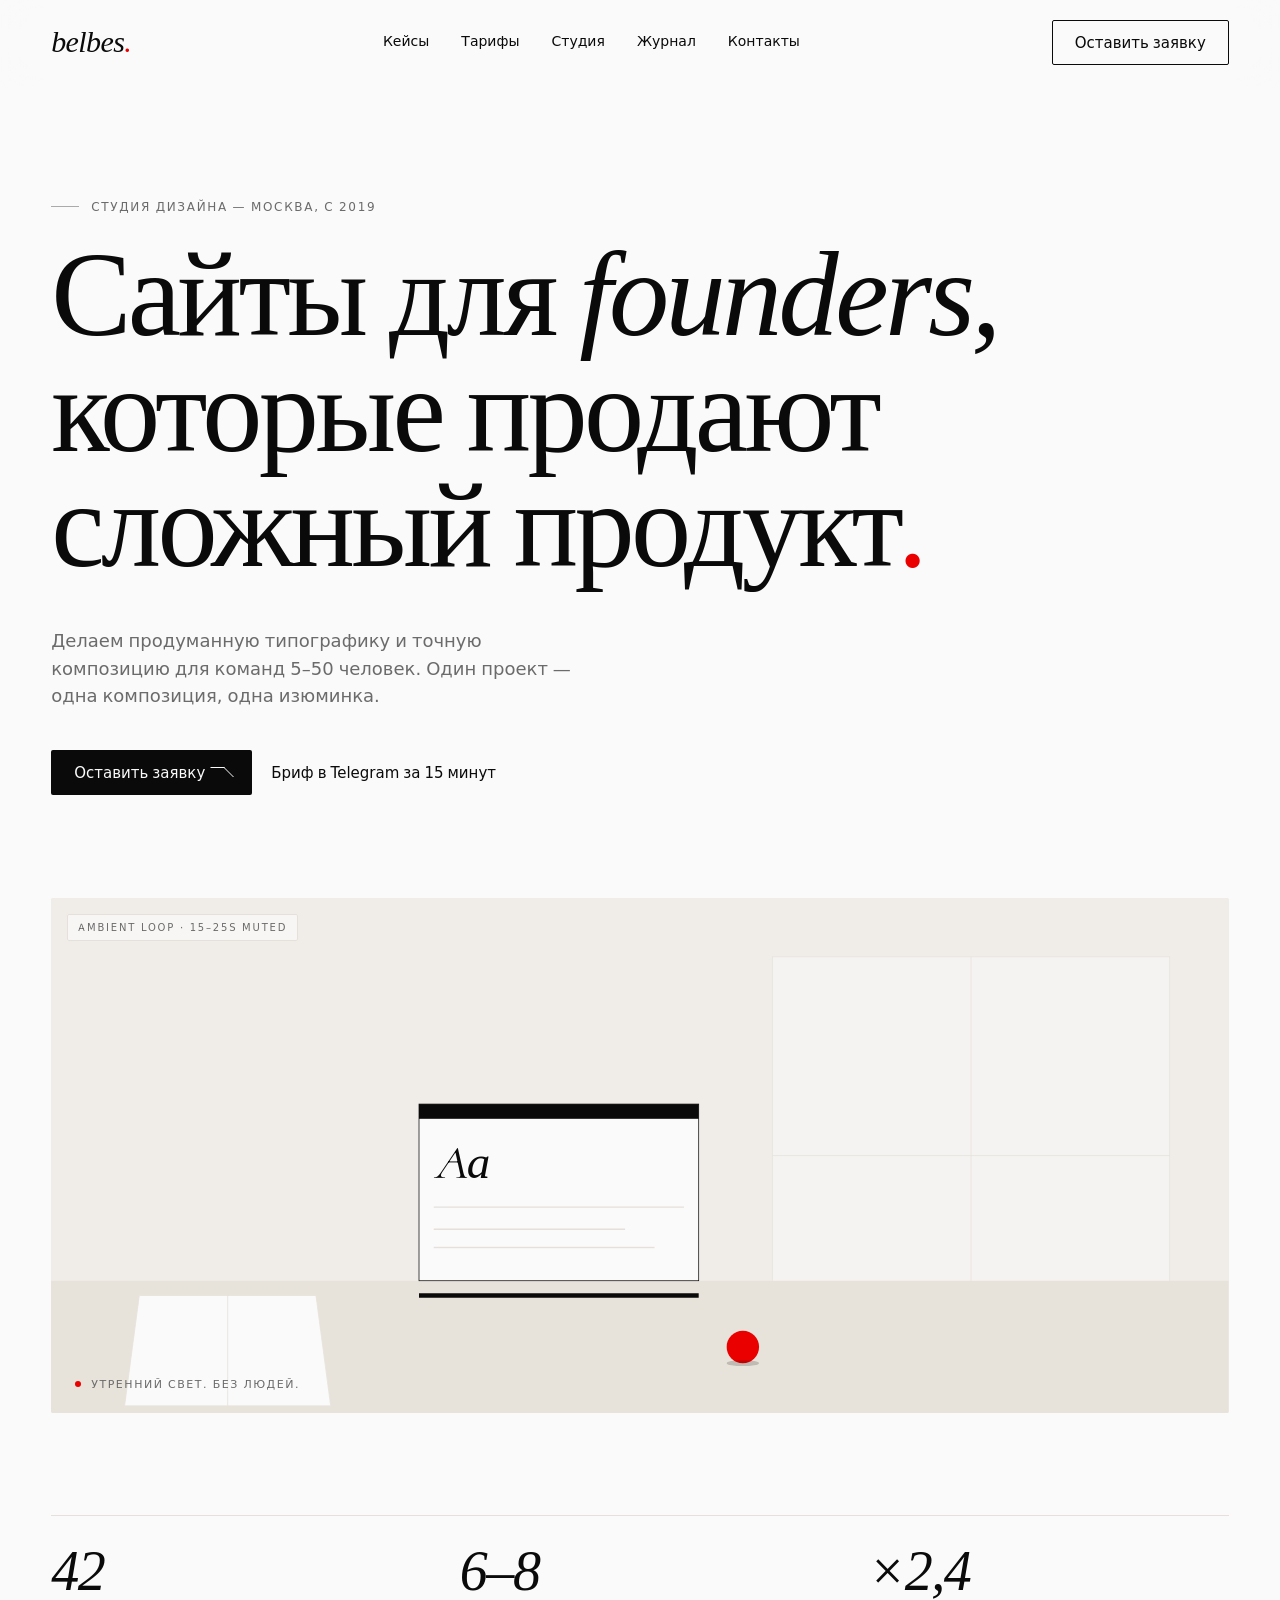
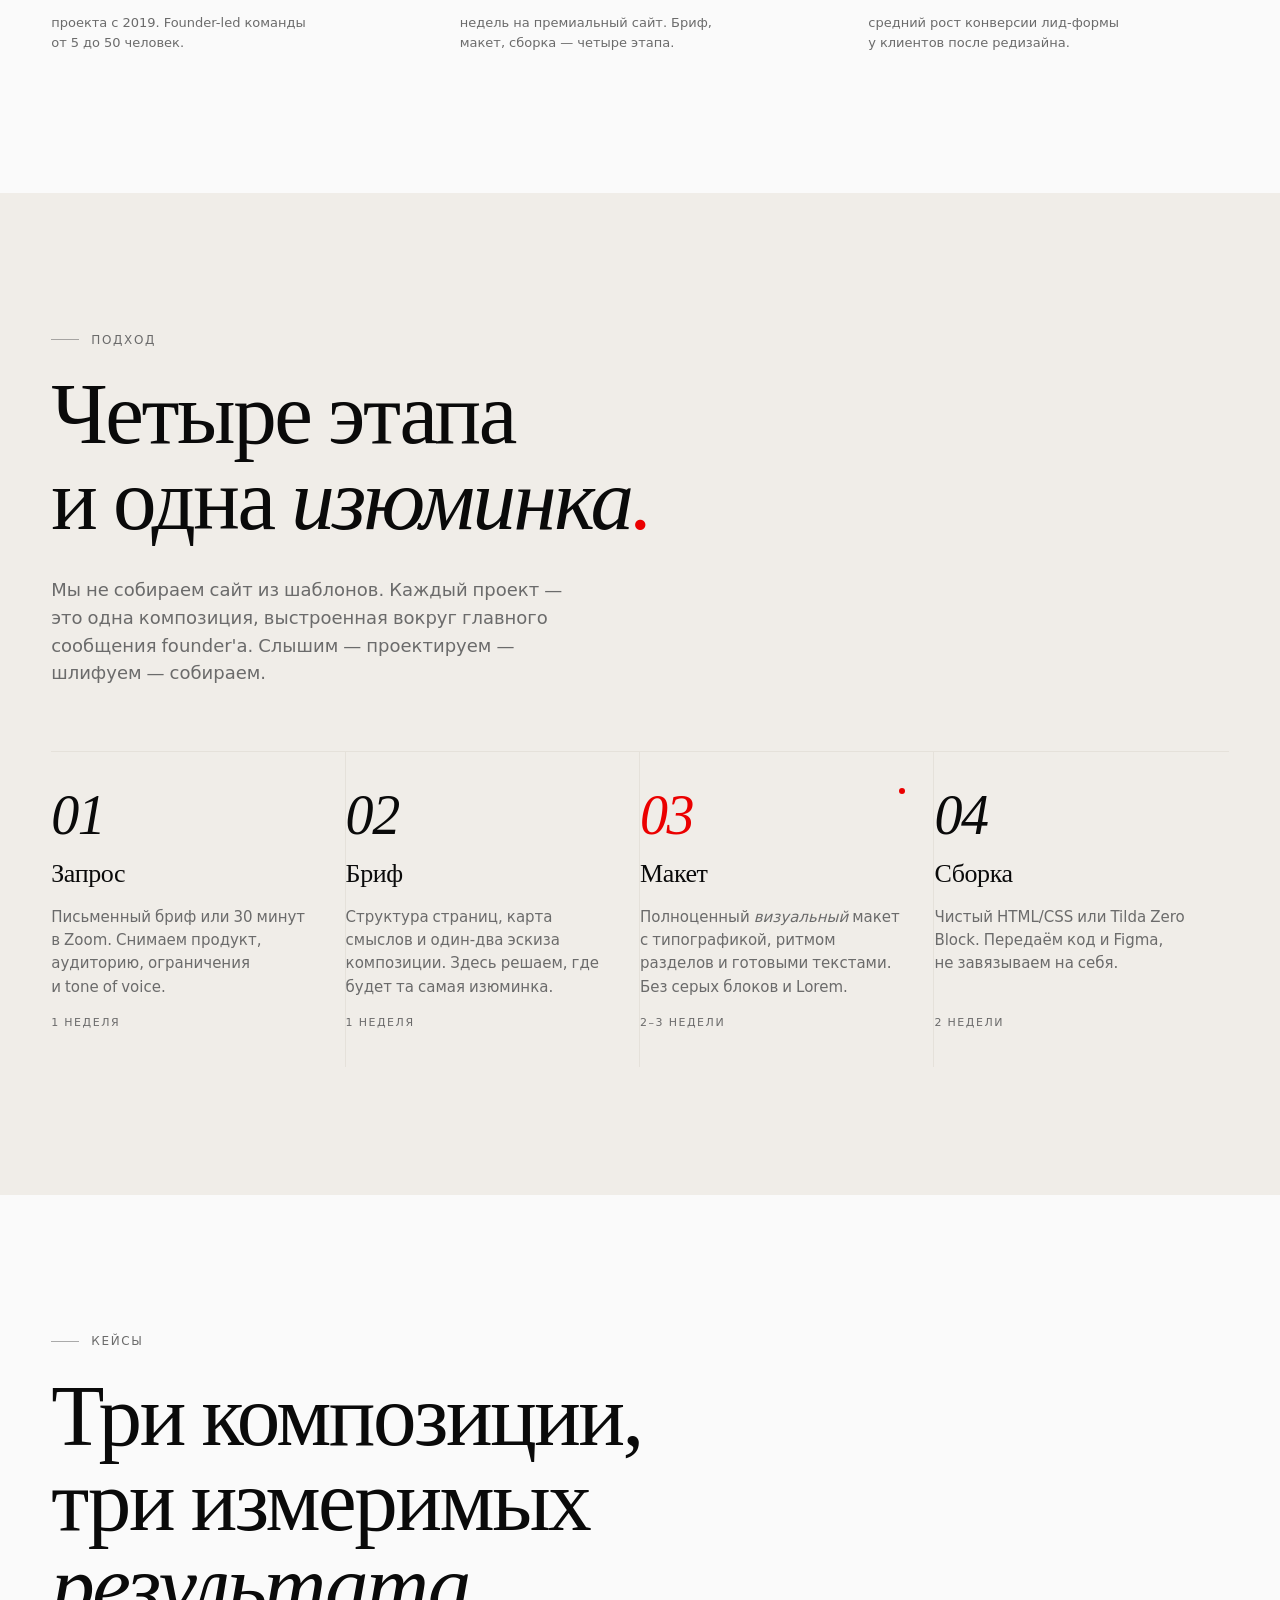
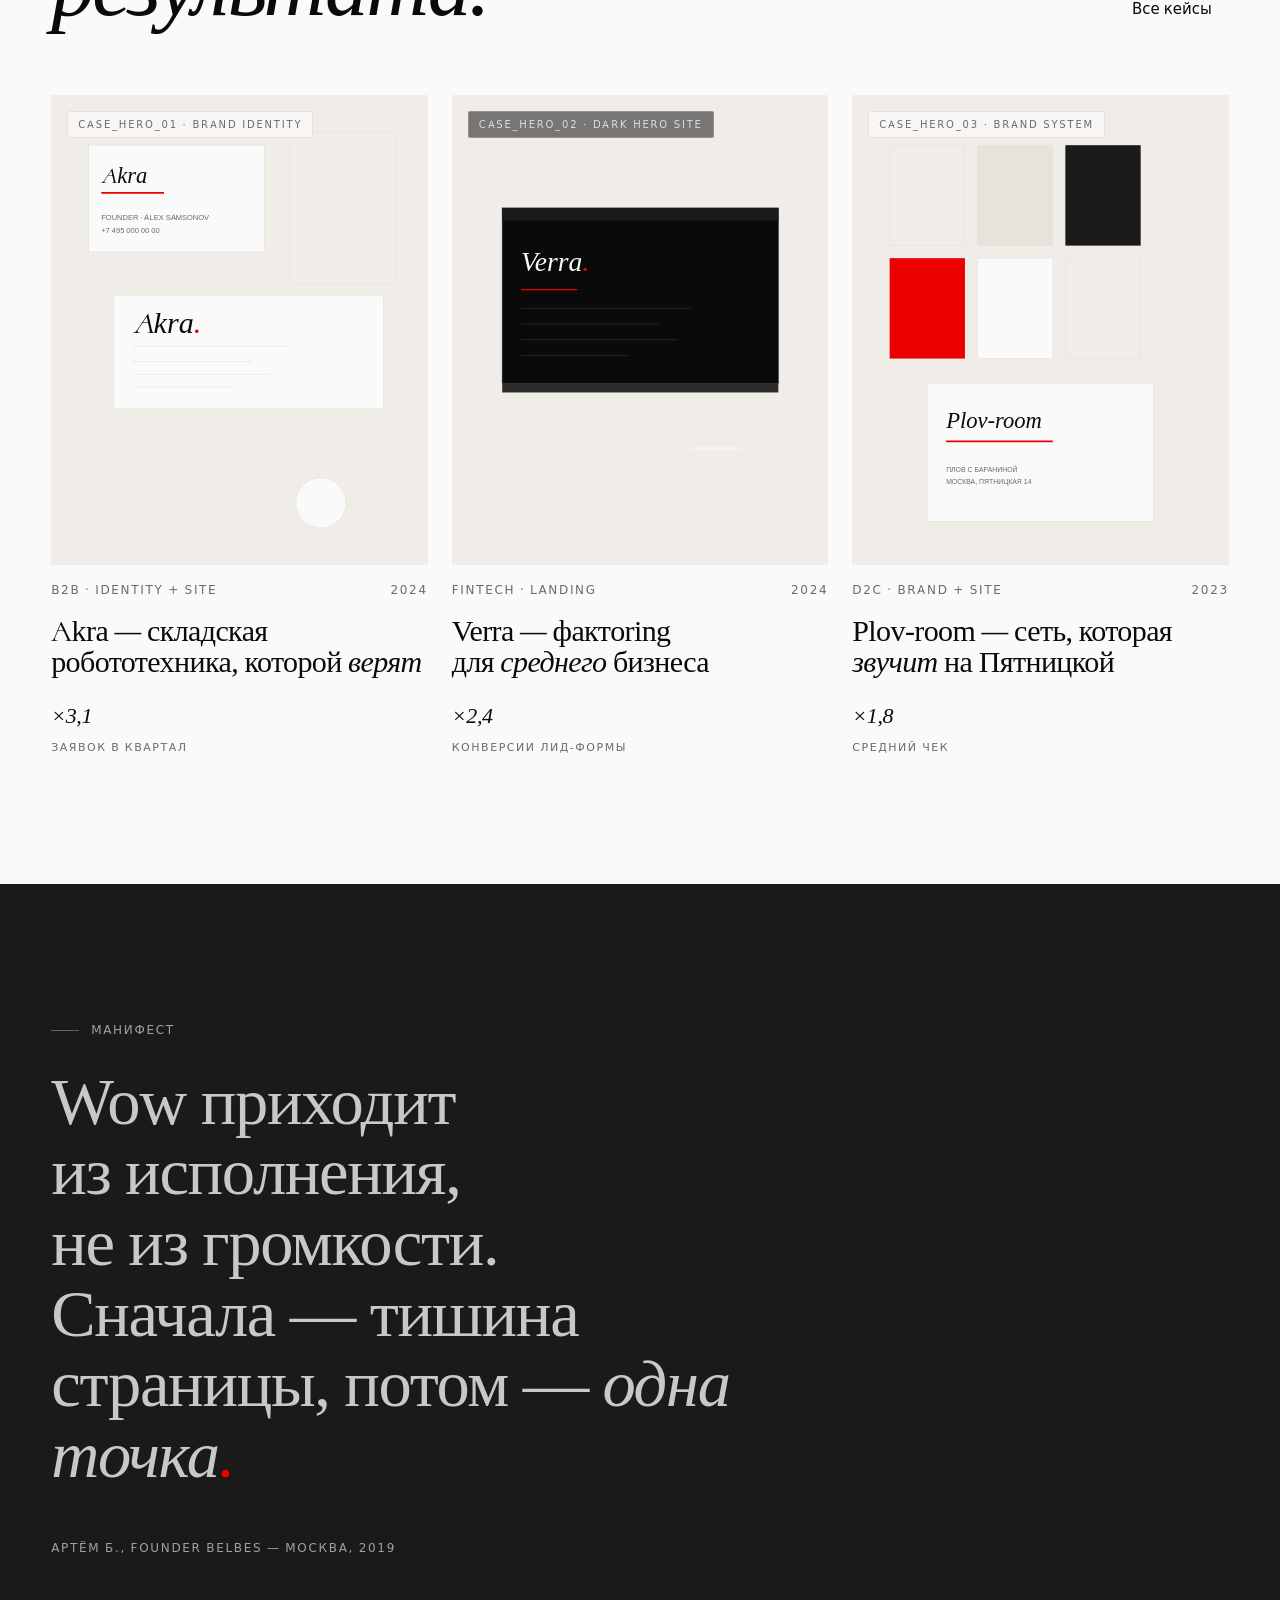
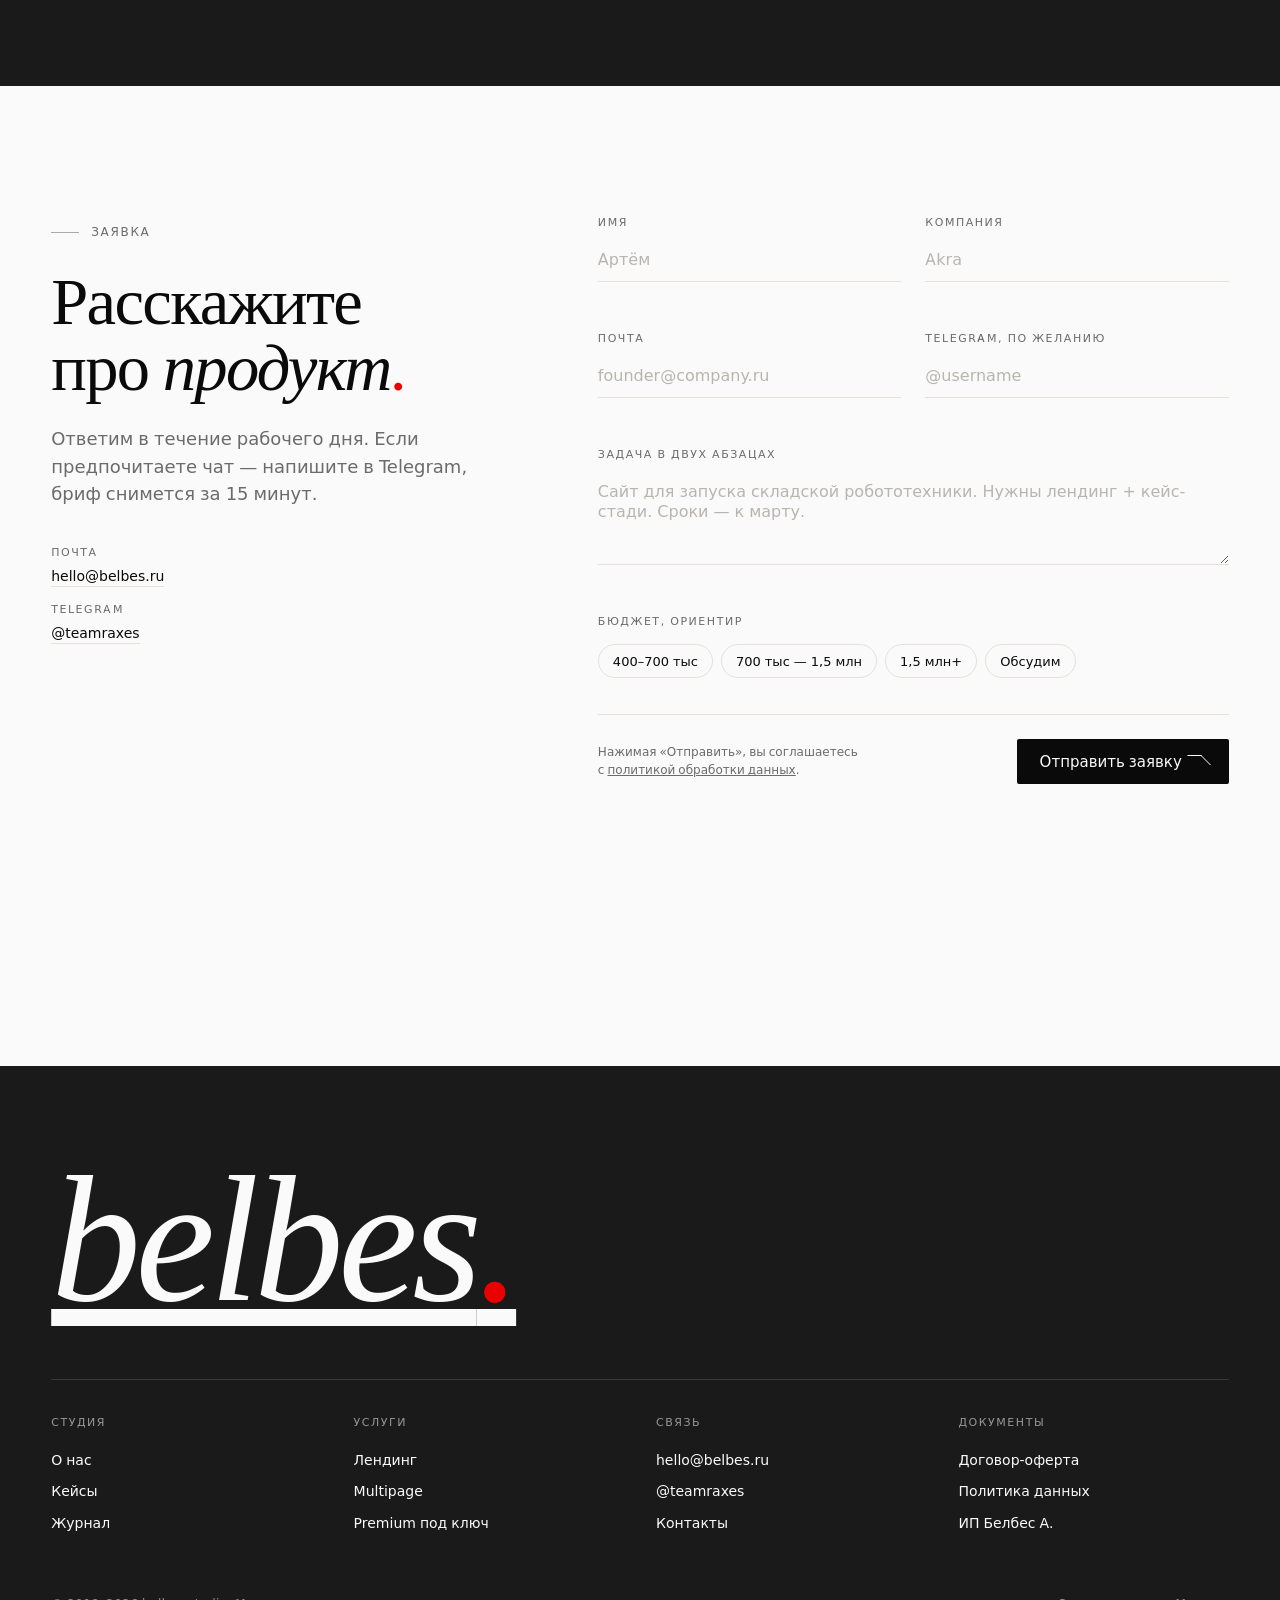
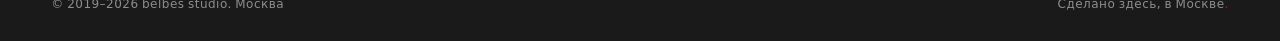
==== index.html @ 97107ead "DOWN-001: artifact upload (10 files)" ====
<!doctype html>
<html lang="ru">
<head>
<meta charset="utf-8" />
<meta name="viewport" content="width=device-width, initial-scale=1" />
<title>belbes — сайты для founders</title>
<meta name="description" content="Премиальная цифровая студия для founders. Сайты с продуманной типографикой и точной композицией. Запрос — бриф — макет — сборка." />
<link rel="stylesheet" href="assets/styles.css" />
</head>
<body data-screen-label="/home">
<div class="site">

<!-- Header -->
<header class="site-header">
  <div class="container site-header__inner">
    <a class="wordmark" href="index.html" aria-label="belbes — главная">
      belbes<span class="dot">.</span>
    </a>
    <nav class="nav" aria-label="Основное">
      <a href="cases.html">Кейсы</a>
      <a href="offerings.html">Тарифы</a>
      <a href="about.html">Студия</a>
      <a href="journal.html">Журнал</a>
      <a href="contacts.html">Контакты</a>
    </nav>
    <a href="contacts.html" class="btn btn--secondary">Оставить заявку</a>
    <button class="nav-toggle" aria-label="Открыть меню" type="button">
      <svg viewBox="0 0 24 24" fill="none" stroke="currentColor" stroke-width="1.5"><path d="M3 7h18M3 17h18"/></svg>
    </button>
  </div>
</header>

<!-- Mobile nav -->
<div class="mobile-nav" role="dialog" aria-modal="true" aria-label="Меню">
  <div class="mobile-nav__top">
    <a class="wordmark" href="index.html">belbes<span class="dot">.</span></a>
    <button class="mobile-nav__close btn btn--ghost" type="button" aria-label="Закрыть меню">Закрыть</button>
  </div>
  <ul class="mobile-nav__list">
    <li><a href="cases.html"><em>Кейсы</em></a></li>
    <li><a href="offerings.html"><em>Тарифы</em></a></li>
    <li><a href="about.html"><em>Студия</em></a></li>
    <li><a href="journal.html"><em>Журнал</em></a></li>
    <li><a href="contacts.html"><em>Контакты</em></a></li>
  </ul>
</div>

<main>

  <!-- Hero -->
  <section class="hero" data-screen-label="home/hero">
    <div class="container">
      <div class="eyebrow">Студия дизайна&nbsp;— Москва, с&nbsp;2019</div>
      <h1 class="hero__head">
        Сайты для <em>founders,</em><br>
        которые продают<br>
        сложный продукт<span class="dot">.</span>
      </h1>
      <p class="hero__sub">
        Делаем продуманную типографику и&nbsp;точную композицию для&nbsp;команд 5–50&nbsp;человек. Один проект&nbsp;— одна композиция, одна изюминка.
      </p>
      <div class="hero__cta">
        <a href="contacts.html" class="btn btn--primary">Оставить заявку
          <span class="arrow" aria-hidden="true"></span>
        </a>
        <a href="https://t.me/teamraxes" class="btn btn--ghost" target="_blank" rel="noopener">
          Бриф в&nbsp;Telegram за&nbsp;15&nbsp;минут
        </a>
      </div>

      <!-- Ambient hero media (placeholder for 15–25s muted loop / fallback photo) -->
      <div class="hero__media">
        <svg class="img-art" viewBox="0 0 1600 700" preserveAspectRatio="xMidYMid slice" aria-hidden="true">
          <rect class="bg" width="1600" height="700" />
          <!-- diffuse window light -->
          <rect x="0" y="0" width="1600" height="700" fill="#FAFAFA" opacity="0.0"/>
          <rect x="980" y="80" width="540" height="540" fill="#FAFAFA" opacity="0.55"/>
          <rect x="980" y="80" width="540" height="540" fill="none" stroke="#E5E1DA" stroke-width="1"/>
          <line x1="1250" y1="80" x2="1250" y2="620" stroke="#E5E1DA" stroke-width="1"/>
          <line x1="980" y1="350" x2="1520" y2="350" stroke="#E5E1DA" stroke-width="1"/>
          <!-- desk surface horizon -->
          <rect x="0" y="520" width="1600" height="180" fill="#E8E3DA"/>
          <!-- folded paper -->
          <polygon points="120,540 360,540 380,690 100,690" fill="#FAFAFA" stroke="#E5E1DA" stroke-width="1"/>
          <line x1="240" y1="540" x2="240" y2="690" stroke="#E5E1DA" stroke-width="1"/>
          <!-- monitor showing typographic specimen -->
          <rect x="500" y="280" width="380" height="240" fill="#FAFAFA" stroke="#0A0A0A" stroke-width="1"/>
          <rect x="500" y="280" width="380" height="20" fill="#0A0A0A"/>
          <text x="520" y="380" font-family="Cormorant, serif" font-style="italic" font-size="64" fill="#0A0A0A">Aa</text>
          <line x1="520" y1="420" x2="860" y2="420" stroke="#E5E1DA" stroke-width="2"/>
          <line x1="520" y1="450" x2="780" y2="450" stroke="#E5E1DA" stroke-width="2"/>
          <line x1="520" y1="475" x2="820" y2="475" stroke="#E5E1DA" stroke-width="2"/>
          <line x1="500" y1="540" x2="880" y2="540" stroke="#0A0A0A" stroke-width="6"/>
          <!-- single red ceramic accent -->
          <circle cx="940" cy="610" r="22" fill="#EB0000"/>
          <ellipse cx="940" cy="632" rx="22" ry="4" fill="#0A0A0A" opacity="0.18"/>
        </svg>
        <span class="img-tag">Ambient loop&nbsp;· 15–25s muted</span>
        <span class="media-caption">Утренний свет. Без&nbsp;людей.</span>
      </div>

      <!-- Stats / hero meta -->
      <div class="hero__meta">
        <div class="hero__meta-item">
          <div class="num">42</div>
          <div class="label">проекта с&nbsp;2019. Founder-led команды от&nbsp;5&nbsp;до&nbsp;50&nbsp;человек.</div>
        </div>
        <div class="hero__meta-item">
          <div class="num">6–8</div>
          <div class="label">недель на&nbsp;премиальный сайт. Бриф, макет, сборка&nbsp;— четыре этапа.</div>
        </div>
        <div class="hero__meta-item">
          <div class="num">×2,4</div>
          <div class="label">средний рост конверсии лид-формы у&nbsp;клиентов после редизайна.</div>
        </div>
      </div>
    </div>
  </section>

  <!-- Process / Approach -->
  <section class="section section--warm" id="process" data-screen-label="home/process">
    <div class="container">
      <div class="eyebrow">Подход</div>
      <h2 class="page-head__title" style="margin-top: 24px; max-width: 18ch;">
        Четыре этапа<br>
        и&nbsp;одна <em>изюминка<span class="dot">.</span></em>
      </h2>
      <p class="hero__sub" style="margin-top: 32px;">
        Мы&nbsp;не&nbsp;собираем сайт из&nbsp;шаблонов. Каждый проект&nbsp;— это одна композиция, выстроенная вокруг главного сообщения founder'а. Слышим&nbsp;— проектируем&nbsp;— шлифуем&nbsp;— собираем.
      </p>

      <div class="steps" style="margin-top: 64px;">
        <div class="step">
          <div class="step__num">01</div>
          <h3 class="step__title">Запрос</h3>
          <p class="step__body">Письменный бриф или&nbsp;30&nbsp;минут в&nbsp;Zoom. Снимаем продукт, аудиторию, ограничения и&nbsp;tone&nbsp;of&nbsp;voice.</p>
          <div class="step__time">1 неделя</div>
        </div>
        <div class="step">
          <div class="step__num">02</div>
          <h3 class="step__title">Бриф</h3>
          <p class="step__body">Структура страниц, карта смыслов и&nbsp;один-два эскиза композиции. Здесь решаем, где будет та&nbsp;самая изюминка.</p>
          <div class="step__time">1 неделя</div>
        </div>
        <div class="step step--accent">
          <div class="step__num">03</div>
          <h3 class="step__title">Макет</h3>
          <p class="step__body">Полноценный <em>визуальный</em> макет с&nbsp;типографикой, ритмом разделов и&nbsp;готовыми текстами. Без&nbsp;серых блоков и&nbsp;Lorem.</p>
          <div class="step__time">2–3 недели</div>
        </div>
        <div class="step">
          <div class="step__num">04</div>
          <h3 class="step__title">Сборка</h3>
          <p class="step__body">Чистый HTML/CSS или&nbsp;Tilda&nbsp;Zero Block. Передаём код и&nbsp;Figma, не&nbsp;завязываем на&nbsp;себя.</p>
          <div class="step__time">2 недели</div>
        </div>
      </div>
    </div>
  </section>

  <!-- Cases preview -->
  <section class="section" id="cases" data-screen-label="home/cases-preview">
    <div class="container">
      <div style="display:flex; justify-content: space-between; align-items: flex-end; gap: 32px; flex-wrap: wrap; margin-bottom: 64px;">
        <div>
          <div class="eyebrow">Кейсы</div>
          <h2 class="page-head__title" style="margin-top: 24px; max-width: 16ch;">
            Три композиции,<br>
            три измеримых <em>результата.</em>
          </h2>
        </div>
        <a href="cases.html" class="btn btn--ghost">Все&nbsp;кейсы</a>
      </div>

      <div class="cases">
        <a class="case" href="case.html">
          <div class="case__media">
            <svg class="img-art" viewBox="0 0 600 750" preserveAspectRatio="xMidYMid slice" aria-hidden="true">
              <rect class="bg" width="600" height="750"/>
              <!-- stationery flat-lay -->
              <rect x="60" y="80" width="280" height="170" fill="#FAFAFA" stroke="#E5E1DA"/>
              <text x="80" y="140" font-family="Cormorant, serif" font-style="italic" font-size="36" fill="#0A0A0A">Akra</text>
              <line x1="80" y1="156" x2="180" y2="156" stroke="#EB0000" stroke-width="3"/>
              <text x="80" y="200" font-family="Inter, sans-serif" font-size="12" fill="#6B6B6B">FOUNDER · ALEX SAMSONOV</text>
              <text x="80" y="220" font-family="Inter, sans-serif" font-size="12" fill="#6B6B6B">+7 495 000 00 00</text>
              <rect x="380" y="60" width="170" height="240" fill="#F0EDE8" stroke="#E5E1DA"/>
              <rect x="100" y="320" width="430" height="180" fill="#FAFAFA" stroke="#E5E1DA"/>
              <text x="130" y="380" font-family="Cormorant, serif" font-style="italic" font-size="48" fill="#0A0A0A">Akra<tspan fill="#EB0000">.</tspan></text>
              <line x1="130" y1="400" x2="380" y2="400" stroke="#E5E1DA"/>
              <line x1="130" y1="425" x2="320" y2="425" stroke="#E5E1DA"/>
              <line x1="130" y1="445" x2="350" y2="445" stroke="#E5E1DA"/>
              <line x1="130" y1="465" x2="290" y2="465" stroke="#E5E1DA"/>
              <circle cx="430" cy="650" r="40" fill="#FAFAFA" stroke="#E5E1DA"/>
            </svg>
            <span class="img-tag">case_hero_01&nbsp;· brand identity</span>
          </div>
          <div class="case__meta">
            <span>B2B&nbsp;· Identity + Site</span>
            <span>2024</span>
          </div>
          <h3 class="case__title">Akra<em> — </em>складская робототехника, которой <em>верят</em></h3>
          <div class="case__metric">×3,1<small>заявок в&nbsp;квартал</small></div>
        </a>

        <a class="case" href="case.html">
          <div class="case__media">
            <svg class="img-art" viewBox="0 0 600 750" preserveAspectRatio="xMidYMid slice" aria-hidden="true">
              <rect class="bg" width="600" height="750" fill="#1A1A1A"/>
              <!-- laptop on dark desk -->
              <rect x="80" y="180" width="440" height="280" fill="#0A0A0A" stroke="#2A2A2A"/>
              <rect x="80" y="180" width="440" height="20" fill="#1A1A1A"/>
              <text x="110" y="280" font-family="Cormorant, serif" font-style="italic" font-size="44" fill="#FAFAFA">Verra<tspan fill="#EB0000">.</tspan></text>
              <line x1="110" y1="310" x2="200" y2="310" stroke="#EB0000" stroke-width="2"/>
              <line x1="110" y1="340" x2="380" y2="340" stroke="#FAFAFA" opacity="0.18"/>
              <line x1="110" y1="365" x2="330" y2="365" stroke="#FAFAFA" opacity="0.18"/>
              <line x1="110" y1="390" x2="360" y2="390" stroke="#FAFAFA" opacity="0.18"/>
              <line x1="110" y1="415" x2="280" y2="415" stroke="#FAFAFA" opacity="0.18"/>
              <rect x="80" y="460" width="440" height="14" fill="#2A2A2A"/>
              <line x1="180" y1="540" x2="380" y2="540" stroke="#FAFAFA" opacity="0.25" stroke-width="2"/>
              <rect x="380" y="560" width="80" height="6" fill="#FAFAFA" opacity="0.3"/>
            </svg>
            <span class="img-tag img-tag--inverse">case_hero_02&nbsp;· dark hero site</span>
          </div>
          <div class="case__meta">
            <span>Fintech&nbsp;· Lаnding</span>
            <span>2024</span>
          </div>
          <h3 class="case__title">Verra<em> — </em>фактoring для&nbsp;<em>среднего</em> бизнеса</h3>
          <div class="case__metric">×2,4<small>конверсии лид-формы</small></div>
        </a>

        <a class="case" href="case.html">
          <div class="case__media">
            <svg class="img-art" viewBox="0 0 600 750" preserveAspectRatio="xMidYMid slice" aria-hidden="true">
              <rect class="bg" width="600" height="750" fill="#FAFAFA"/>
              <!-- swatch cards flat-lay with one red -->
              <rect x="60" y="80" width="120" height="160" fill="#F0EDE8" stroke="#E5E1DA"/>
              <rect x="200" y="80" width="120" height="160" fill="#E8E3DA" stroke="#E5E1DA"/>
              <rect x="340" y="80" width="120" height="160" fill="#1A1A1A"/>
              <rect x="60" y="260" width="120" height="160" fill="#EB0000"/>
              <rect x="200" y="260" width="120" height="160" fill="#FAFAFA" stroke="#E5E1DA"/>
              <rect x="340" y="260" width="120" height="160" fill="#F0EDE8" stroke="#E5E1DA"/>
              <!-- packaging element -->
              <rect x="120" y="460" width="360" height="220" fill="#FAFAFA" stroke="#E5E1DA"/>
              <text x="150" y="530" font-family="Cormorant, serif" font-style="italic" font-size="36" fill="#0A0A0A">Plov-room</text>
              <line x1="150" y1="552" x2="320" y2="552" stroke="#EB0000" stroke-width="3"/>
              <text x="150" y="600" font-family="Inter, sans-serif" font-size="11" fill="#6B6B6B">ПЛОВ С&#160;БАРАНИНОЙ</text>
              <text x="150" y="620" font-family="Inter, sans-serif" font-size="11" fill="#6B6B6B">МОСКВА, ПЯТНИЦКАЯ&#160;14</text>
            </svg>
            <span class="img-tag">case_hero_03&nbsp;· brand system</span>
          </div>
          <div class="case__meta">
            <span>D2C&nbsp;· Brand + Site</span>
            <span>2023</span>
          </div>
          <h3 class="case__title">Plov‑room<em> — </em>сеть, которая <em>звучит</em> на&nbsp;Пятницкой</h3>
          <div class="case__metric">×1,8<small>средний чек</small></div>
        </a>
      </div>
    </div>
  </section>

  <!-- Manifesto / deep section -->
  <section class="section section--deep" data-screen-label="home/manifesto">
    <div class="container">
      <div class="eyebrow">Манифест</div>
      <p class="manifesto" style="margin-top: 28px;">
        Wow приходит из&nbsp;исполнения,<br>
        не&nbsp;из&nbsp;громкости. Сначала&nbsp;— тишина<br>
        страницы, потом&nbsp;— <em>одна точка</em><span class="dot">.</span>
      </p>
      <div class="manifesto__sig">Артём&nbsp;Б., founder&nbsp;belbes&nbsp;— Москва, 2019</div>
    </div>
  </section>

  <!-- Final CTA -->
  <section class="section" id="cta" data-screen-label="home/cta">
    <div class="container">
      <div class="lead">
        <div class="lead__intro">
          <div class="eyebrow">Заявка</div>
          <h2 style="margin-top: 28px;">
            Расскажите про&nbsp;<em>продукт<span class="dot">.</span></em>
          </h2>
          <p>
            Ответим в&nbsp;течение рабочего дня. Если предпочитаете чат&nbsp;— напишите в&nbsp;Telegram, бриф снимется за&nbsp;15&nbsp;минут.
          </p>
          <div class="lead__contact">
            <div>
              <span class="label">Почта</span>
              <a href="mailto:hello@belbes.ru">hello@belbes.ru</a>
            </div>
            <div>
              <span class="label">Telegram</span>
              <a href="https://t.me/teamraxes" target="_blank" rel="noopener">@teamraxes</a>
            </div>
          </div>
        </div>

        <form class="form" novalidate>
          <div class="form__body" style="display: contents;">
            <div class="field">
              <label class="field__label" for="name">Имя</label>
              <input class="field__input" id="name" name="name" type="text" placeholder="Артём" data-required data-required-msg="Как к&nbsp;вам обращаться?" />
              <div class="field__error" aria-live="polite"></div>
            </div>
            <div class="field">
              <label class="field__label" for="company">Компания</label>
              <input class="field__input" id="company" name="company" type="text" placeholder="Akra" />
              <div class="field__error" aria-live="polite"></div>
            </div>
            <div class="field">
              <label class="field__label" for="email">Почта</label>
              <input class="field__input" id="email" name="email" type="email" placeholder="founder@company.ru" data-required data-required-msg="Куда отправить ответ?" />
              <div class="field__error" aria-live="polite"></div>
            </div>
            <div class="field">
              <label class="field__label" for="tg">Telegram, по&nbsp;желанию</label>
              <input class="field__input" id="tg" name="tg" type="text" placeholder="@username" />
              <div class="field__error" aria-live="polite"></div>
            </div>
            <div class="field field--full">
              <label class="field__label" for="task">Задача в&nbsp;двух абзацах</label>
              <textarea class="field__textarea" id="task" name="task" placeholder="Сайт для&nbsp;запуска складской робототехники. Нужны лендинг + кейс-стади. Сроки&nbsp;— к&nbsp;марту." data-required data-required-msg="Несколько строк хватит для&nbsp;начала."></textarea>
              <div class="field__error" aria-live="polite"></div>
            </div>
            <div class="field field--full">
              <span class="field__label">Бюджет, ориентир</span>
              <div class="budget-chips" role="group" aria-label="Бюджет">
                <button type="button" class="budget-chip" data-value="400-700" aria-pressed="false">400–700&nbsp;тыс</button>
                <button type="button" class="budget-chip" data-value="700-1500" aria-pressed="false">700&nbsp;тыс&nbsp;— 1,5&nbsp;млн</button>
                <button type="button" class="budget-chip" data-value="1500+" aria-pressed="false">1,5&nbsp;млн+</button>
                <button type="button" class="budget-chip" data-value="discuss" aria-pressed="false">Обсудим</button>
                <input type="hidden" name="budget" value="" />
              </div>
            </div>
            <div class="form__submit">
              <p class="form__note">Нажимая «Отправить», вы&nbsp;соглашаетесь с&nbsp;<a href="#">политикой обработки данных</a>.</p>
              <button type="submit" class="btn btn--primary">Отправить заявку
                <span class="arrow" aria-hidden="true"></span>
              </button>
            </div>
          </div>
          <div class="form__success is-hidden" aria-live="polite">
            <span class="check" aria-hidden="true">✓</span>
            <h3>Спасибо, <span data-name-out>founder</span><span class="t-accent">.</span></h3>
            <p>Ответим письмом в&nbsp;течение рабочего дня. Если срочно&nbsp;— <a href="https://t.me/teamraxes" target="_blank" rel="noopener">@teamraxes</a> в&nbsp;Telegram.</p>
          </div>
        </form>
      </div>
    </div>
  </section>

</main>

<!-- Footer -->
<footer class="site-footer">
  <div class="container">
    <a class="site-footer__wordmark" href="index.html">belbes<span class="dot">.</span></a>
    <div class="site-footer__row">
      <div class="site-footer__col">
        <h4>Студия</h4>
        <a href="about.html">О&nbsp;нас</a>
        <a href="cases.html">Кейсы</a>
        <a href="journal.html">Журнал</a>
      </div>
      <div class="site-footer__col">
        <h4>Услуги</h4>
        <a href="offerings.html">Лендинг</a>
        <a href="offerings.html">Multipage</a>
        <a href="offerings.html">Premium под&nbsp;ключ</a>
      </div>
      <div class="site-footer__col">
        <h4>Связь</h4>
        <a href="mailto:hello@belbes.ru">hello@belbes.ru</a>
        <a href="https://t.me/teamraxes" target="_blank" rel="noopener">@teamraxes</a>
        <a href="contacts.html">Контакты</a>
      </div>
      <div class="site-footer__col">
        <h4>Документы</h4>
        <a href="#">Договор-оферта</a>
        <a href="#">Политика данных</a>
        <a href="#">ИП Белбес А.</a>
      </div>
    </div>
    <div class="site-footer__legal">
      <div>© 2019–2026 belbes studio. Москва</div>
      <div>Сделано здесь, в&nbsp;Москве<span style="color: var(--accent);">.</span></div>
    </div>
  </div>
</footer>

</div>
<script src="assets/site.js"></script>
</body>
</html>
---- assets/styles.css ----
/* ─────────────────────────────────────────────────────────────────
   Belbes — site styles
   Editorial typography. Single accent. Generous space.
   ───────────────────────────────────────────────────────────────── */
@import url("./tokens.css");

* { box-sizing: border-box; }
html, body { margin: 0; padding: 0; }
html { scroll-behavior: smooth; }
body {
  background: var(--bg);
  color: var(--fg);
  font-family: var(--font-body);
  font-size: var(--t-body);
}

img, svg { display: block; max-width: 100%; }
a { color: inherit; }

/* ── Layout ─────────────────────────────────────────────────────── */
.site { min-height: 100vh; display: flex; flex-direction: column; }
.site main { flex: 1; }
.container {
  max-width: var(--max-width);
  margin: 0 auto;
  padding-left: var(--gutter);
  padding-right: var(--gutter);
}
.container--narrow {
  max-width: 920px;
  margin: 0 auto;
  padding-left: var(--gutter);
  padding-right: var(--gutter);
}
.section {
  padding-top: clamp(72px, 10vw, 144px);
  padding-bottom: clamp(72px, 10vw, 144px);
}
.section--tight {
  padding-top: clamp(48px, 6vw, 96px);
  padding-bottom: clamp(48px, 6vw, 96px);
}
.section--warm { background: var(--bg-warm); }
.section--deep { background: var(--tm-canvas-deep); color: var(--bg); }
.section--deep .t-eyebrow,
.section--deep .eyebrow { color: rgba(250, 250, 250, 0.6); }
.section--deep p { color: rgba(250, 250, 250, 0.78); }
.section--deep h1,
.section--deep h2,
.section--deep h3 { color: var(--bg); }
.section--deep .rule,
.section--deep hr { background: var(--tm-rule-inverse); }

hr.rule { height: 1px; background: var(--rule); border: 0; margin: 0; }

/* ── Eyebrow w/ leading rule ────────────────────────────────────── */
.eyebrow {
  font-family: var(--font-body);
  font-weight: 500;
  font-size: 12px;
  letter-spacing: 0.14em;
  text-transform: uppercase;
  color: var(--fg-muted);
  display: inline-flex;
  align-items: center;
  gap: 12px;
}
.eyebrow::before {
  content: "";
  display: inline-block;
  width: 28px; height: 1px;
  background: currentColor;
  opacity: 0.55;
}
.eyebrow--bare::before { display: none; }

/* ── Header ─────────────────────────────────────────────────────── */
.site-header {
  position: sticky;
  top: 0;
  z-index: 50;
  background: rgba(250, 250, 250, 0.7);
  backdrop-filter: blur(18px);
  -webkit-backdrop-filter: blur(18px);
  border-bottom: 1px solid transparent;
  transition: border-color var(--dur-base) var(--ease-editorial),
              background var(--dur-base) var(--ease-editorial);
}
.site-header.is-scrolled { border-bottom-color: var(--rule); }
.site-header__inner {
  display: flex;
  align-items: center;
  justify-content: space-between;
  gap: 24px;
  padding-top: 20px;
  padding-bottom: 20px;
}
.wordmark {
  font-family: var(--font-display);
  font-style: italic;
  font-weight: 400;
  font-size: 30px;
  line-height: 1;
  letter-spacing: -0.02em;
  color: var(--fg);
  text-decoration: none;
  display: inline-flex;
  align-items: baseline;
}
.wordmark .dot { color: var(--accent); font-style: italic; }
.nav {
  display: flex;
  align-items: center;
  gap: 32px;
}
.nav a {
  position: relative;
  font-size: 14px;
  font-weight: 500;
  color: var(--fg);
  text-decoration: none;
  padding-bottom: 3px;
}
.nav a::after {
  content: "";
  position: absolute;
  left: 0; right: 0; bottom: 0;
  height: 1px;
  background: var(--fg);
  transform: scaleX(0);
  transform-origin: left center;
  transition: transform var(--dur-base) var(--ease-editorial);
}
.nav a:hover::after,
.nav a[aria-current="page"]::after { transform: scaleX(1); }

/* mobile nav toggle */
.nav-toggle {
  display: none;
  background: transparent;
  border: 0;
  padding: 8px;
  cursor: pointer;
  color: var(--fg);
}
.nav-toggle svg { width: 22px; height: 22px; }

/* ── Buttons ────────────────────────────────────────────────────── */
.btn {
  display: inline-flex;
  align-items: center;
  gap: 10px;
  padding: 14px 22px;
  font-family: var(--font-body);
  font-size: 15px;
  font-weight: 500;
  line-height: 1;
  border-radius: 2px;
  border: 1px solid transparent;
  cursor: pointer;
  text-decoration: none;
  color: inherit;
  transition: background var(--dur-fast) var(--ease-editorial),
              color var(--dur-fast) var(--ease-editorial),
              border-color var(--dur-fast) var(--ease-editorial),
              transform 80ms var(--ease-editorial);
}
.btn:active { transform: scale(0.98); }
.btn--primary { background: var(--fg); color: var(--bg); }
.btn--primary:hover { background: #000; }
.btn--secondary { background: transparent; color: var(--fg); border-color: var(--fg); }
.btn--secondary:hover { background: var(--fg); color: var(--bg); }
.btn--ghost { background: transparent; color: var(--fg); padding-left: 0; padding-right: 0; }
.btn--ghost::after {
  content: "";
  height: 1px;
  background: currentColor;
  flex: 1;
  margin-left: 6px;
  max-width: 24px;
  transition: max-width var(--dur-base) var(--ease-editorial);
}
.btn--ghost:hover::after { max-width: 48px; }
.btn--on-deep.btn--secondary { color: var(--bg); border-color: rgba(250,250,250,0.6); }
.btn--on-deep.btn--secondary:hover { background: var(--bg); color: var(--fg); }
.btn .arrow {
  display: inline-block;
  width: 14px; height: 10px;
  border-top: 1px solid currentColor;
  border-right: 1px solid currentColor;
  transform: skew(45deg);
  transform-origin: right center;
  position: relative;
  top: -1px;
}

/* ── Hero (home) ────────────────────────────────────────────────── */
.hero {
  padding-top: clamp(56px, 8vw, 128px);
  padding-bottom: clamp(72px, 11vw, 160px);
  position: relative;
}
.hero__head {
  font-family: var(--font-display);
  font-weight: 400;
  font-size: clamp(56px, 9.4vw, 152px);
  line-height: 0.96;
  letter-spacing: -0.03em;
  max-width: 16ch;
  text-wrap: balance;
  margin: 24px 0 0;
}
.hero__head em { font-style: italic; font-weight: 400; }
.hero__head .dot { color: var(--accent); font-style: italic; }
.hero__sub {
  margin-top: 40px;
  font-size: 18px;
  line-height: 1.55;
  color: var(--fg-muted);
  max-width: 44ch;
}
.hero__cta {
  margin-top: 40px;
  display: flex;
  align-items: center;
  gap: 18px;
  flex-wrap: wrap;
}

/* hero ambient panel — full-bleed-ish image placeholder */
.hero__media {
  margin-top: clamp(56px, 8vw, 112px);
  aspect-ratio: 16 / 7;
  background: var(--bg-warm);
  position: relative;
  overflow: hidden;
  border-radius: 2px;
}
.hero__media-art {
  position: absolute;
  inset: 0;
  display: block;
}
.media-caption {
  position: absolute;
  left: 24px;
  bottom: 20px;
  font-family: var(--font-body);
  font-size: 11px;
  letter-spacing: 0.14em;
  text-transform: uppercase;
  color: var(--fg-muted);
  display: flex;
  align-items: center;
  gap: 10px;
  z-index: 2;
}
.media-caption::before {
  content: "";
  display: inline-block;
  width: 6px; height: 6px;
  border-radius: 999px;
  background: var(--accent);
}
.media-caption--inverse { color: rgba(250, 250, 250, 0.7); }

.hero__meta {
  display: grid;
  grid-template-columns: repeat(3, minmax(0, 1fr));
  gap: 48px;
  border-top: 1px solid var(--rule);
  padding-top: 28px;
  margin-top: clamp(56px, 8vw, 112px);
}
.hero__meta-item .num {
  font-family: var(--font-display);
  font-style: italic;
  font-size: 56px;
  line-height: 1;
  letter-spacing: -0.025em;
}
.hero__meta-item .label {
  font-size: 13px;
  color: var(--fg-muted);
  max-width: 30ch;
  margin-top: 12px;
  line-height: 1.55;
}

/* ── Page header (interior pages) ───────────────────────────────── */
.page-head {
  padding-top: clamp(48px, 6vw, 96px);
  padding-bottom: clamp(48px, 6vw, 96px);
}
.page-head__eyebrow { margin-bottom: 28px; }
.page-head__title {
  font-family: var(--font-display);
  font-weight: 400;
  font-size: clamp(48px, 6.8vw, 112px);
  line-height: 0.98;
  letter-spacing: -0.028em;
  max-width: 18ch;
  text-wrap: balance;
  margin: 0;
}
.page-head__title em { font-style: italic; }
.page-head__title .dot { color: var(--accent); }
.page-head__lede {
  margin-top: 36px;
  font-size: 19px;
  line-height: 1.55;
  color: var(--fg-muted);
  max-width: 48ch;
}

/* ── Process / steps ────────────────────────────────────────────── */
.steps {
  display: grid;
  grid-template-columns: repeat(4, minmax(0, 1fr));
  gap: 0;
  border-top: 1px solid var(--rule);
}
.step {
  padding: 36px 28px 36px 0;
  border-right: 1px solid var(--rule);
  display: flex;
  flex-direction: column;
  gap: 16px;
  min-height: 280px;
  position: relative;
}
.step:last-child { border-right: 0; padding-right: 0; }
.step__num {
  font-family: var(--font-display);
  font-style: italic;
  font-size: 56px;
  line-height: 1;
  letter-spacing: -0.025em;
}
.step__title {
  font-family: var(--font-display);
  font-size: 26px;
  line-height: 1.1;
  letter-spacing: -0.015em;
  margin: 0;
}
.step__body {
  font-size: 15px;
  color: var(--fg-muted);
  line-height: 1.55;
  margin: 0;
  max-width: 26ch;
}
.step__time {
  margin-top: auto;
  font-size: 11px;
  letter-spacing: 0.14em;
  text-transform: uppercase;
  color: var(--fg-muted);
}
.step--accent .step__num { color: var(--accent); }
.step--accent::after {
  content: "";
  position: absolute;
  right: 28px; top: 36px;
  width: 6px; height: 6px;
  border-radius: 999px;
  background: var(--accent);
}

/* ── Cases (preview rows + grid) ────────────────────────────────── */
.cases {
  display: grid;
  grid-template-columns: repeat(12, minmax(0, 1fr));
  gap: 32px 24px;
}
.case {
  grid-column: span 4;
  display: flex;
  flex-direction: column;
  gap: 16px;
  text-decoration: none;
  color: inherit;
}
.case--wide { grid-column: span 6; }
.case--full { grid-column: span 12; }
.case__media {
  aspect-ratio: 4 / 5;
  background: var(--bg-warm);
  border-radius: 2px;
  position: relative;
  overflow: hidden;
  transition: transform var(--dur-base) var(--ease-editorial);
}
.case--wide .case__media,
.case--full .case__media { aspect-ratio: 16 / 10; }
.case:hover .case__media { transform: translateY(-4px); }
.case__meta {
  display: flex;
  justify-content: space-between;
  align-items: baseline;
  font-size: 12px;
  letter-spacing: 0.14em;
  text-transform: uppercase;
  color: var(--fg-muted);
}
.case__title {
  font-family: var(--font-display);
  font-weight: 400;
  font-size: 30px;
  line-height: 1.05;
  letter-spacing: -0.02em;
  margin: 0;
}
.case__title em { font-style: italic; }
.case__desc {
  font-size: 15px;
  color: var(--fg-muted);
  line-height: 1.55;
  max-width: 36ch;
  margin: 0;
}
.case__metric {
  margin-top: 4px;
  font-family: var(--font-display);
  font-style: italic;
  font-size: 22px;
  letter-spacing: -0.015em;
}
.case__metric small {
  display: block;
  font-family: var(--font-body);
  font-style: normal;
  font-size: 11px;
  letter-spacing: 0.14em;
  text-transform: uppercase;
  color: var(--fg-muted);
  margin-top: 6px;
}

/* ── Case study (interior) ──────────────────────────────────────── */
.case-hero {
  padding-top: clamp(32px, 4vw, 56px);
  padding-bottom: clamp(56px, 8vw, 112px);
}
.case-hero__meta {
  display: flex;
  flex-wrap: wrap;
  gap: 32px;
  font-size: 12px;
  letter-spacing: 0.14em;
  text-transform: uppercase;
  color: var(--fg-muted);
  margin-bottom: 36px;
}
.case-hero__title {
  font-family: var(--font-display);
  font-size: clamp(56px, 8vw, 128px);
  line-height: 0.97;
  letter-spacing: -0.028em;
  max-width: 18ch;
  margin: 0;
}
.case-hero__title em { font-style: italic; }
.case-hero__media {
  margin-top: clamp(48px, 6vw, 96px);
  aspect-ratio: 16 / 9;
  background: var(--bg-warm);
  position: relative;
  overflow: hidden;
}
.case-facts {
  display: grid;
  grid-template-columns: repeat(4, minmax(0, 1fr));
  gap: 32px;
  border-top: 1px solid var(--rule);
  border-bottom: 1px solid var(--rule);
  padding: 36px 0;
}
.case-fact .label {
  font-size: 11px;
  letter-spacing: 0.14em;
  text-transform: uppercase;
  color: var(--fg-muted);
}
.case-fact .value {
  margin-top: 8px;
  font-family: var(--font-display);
  font-size: 28px;
  letter-spacing: -0.018em;
  line-height: 1.1;
}
.case-fact .value em { font-style: italic; }

.case-body {
  display: grid;
  grid-template-columns: minmax(0, 4fr) minmax(0, 8fr);
  gap: clamp(40px, 6vw, 96px);
}
.case-body__aside { position: sticky; top: 112px; align-self: start; }
.case-body__aside h4 {
  font-size: 11px;
  letter-spacing: 0.14em;
  text-transform: uppercase;
  color: var(--fg-muted);
  margin: 0 0 14px;
  font-weight: 500;
}
.case-body__aside p {
  font-size: 15px;
  color: var(--fg-muted);
  margin: 0 0 22px;
}
.case-body__main h2 {
  font-family: var(--font-display);
  font-size: clamp(28px, 3vw, 44px);
  line-height: 1.08;
  letter-spacing: -0.018em;
  margin: 48px 0 18px;
}
.case-body__main h2:first-child { margin-top: 0; }
.case-body__main p {
  font-size: 18px;
  line-height: 1.65;
  max-width: 60ch;
  margin: 0 0 18px;
  color: var(--fg);
}
.case-body__main .lede {
  font-family: var(--font-display);
  font-size: clamp(24px, 2.4vw, 32px);
  line-height: 1.25;
  letter-spacing: -0.012em;
  font-style: italic;
  color: var(--fg);
  margin-bottom: 32px;
  max-width: 30ch;
}
.case-body__main .pull {
  border-left: 2px solid var(--accent);
  padding: 4px 0 4px 24px;
  margin: 32px 0;
  font-family: var(--font-display);
  font-size: clamp(22px, 2.2vw, 28px);
  line-height: 1.3;
  letter-spacing: -0.012em;
  font-style: italic;
  max-width: 28ch;
}

.case-gallery {
  margin: 48px 0;
  display: grid;
  grid-template-columns: 1fr 1fr;
  gap: 16px;
}
.case-gallery .case-gallery__item {
  aspect-ratio: 4 / 5;
  background: var(--bg-warm);
  position: relative;
  overflow: hidden;
}
.case-gallery .case-gallery__item--wide {
  grid-column: 1 / -1;
  aspect-ratio: 16 / 9;
}

/* ── Tiers / offerings ──────────────────────────────────────────── */
.tiers {
  display: grid;
  grid-template-columns: repeat(3, minmax(0, 1fr));
  gap: 0;
  border-top: 1px solid var(--rule);
  border-bottom: 1px solid var(--rule);
}
.tier {
  padding: 36px 32px 40px;
  border-right: 1px solid var(--rule);
  display: flex;
  flex-direction: column;
  gap: 18px;
  position: relative;
}
.tier:last-child { border-right: 0; }
.tier__name {
  font-family: var(--font-display);
  font-style: italic;
  font-size: 36px;
  line-height: 1;
  letter-spacing: -0.02em;
}
.tier__desc {
  font-size: 14px;
  color: var(--fg-muted);
  line-height: 1.55;
  max-width: 30ch;
  margin: 0;
}
.tier__price {
  display: flex;
  align-items: baseline;
  gap: 6px;
  border-top: 1px solid var(--rule);
  border-bottom: 1px solid var(--rule);
  padding: 18px 0;
}
.tier__price .num {
  font-family: var(--font-display);
  font-size: 48px;
  line-height: 1;
  letter-spacing: -0.02em;
}
.tier__price .unit {
  font-size: 13px;
  color: var(--fg-muted);
}
.tier__list {
  list-style: none;
  padding: 0;
  margin: 0;
  display: flex;
  flex-direction: column;
  gap: 10px;
  font-size: 14px;
  line-height: 1.55;
}
.tier__list li { display: flex; gap: 12px; }
.tier__list li::before { content: "—"; color: var(--fg-faint); flex: 0 0 auto; }
.tier__time {
  font-size: 11px;
  letter-spacing: 0.14em;
  text-transform: uppercase;
  color: var(--fg-muted);
}
.tier--featured { background: var(--bg-warm); border-right-color: var(--rule); }
.tier__flag {
  position: absolute;
  top: 32px; right: 32px;
  display: inline-flex;
  align-items: center;
  gap: 6px;
  font-size: 11px;
  letter-spacing: 0.14em;
  text-transform: uppercase;
  color: var(--accent);
}
.tier__flag::before {
  content: ""; width: 6px; height: 6px; border-radius: 999px; background: var(--accent);
}
.tier__cta { margin-top: auto; }

/* ── Lead form ──────────────────────────────────────────────────── */
.lead {
  display: grid;
  grid-template-columns: minmax(0, 5fr) minmax(0, 7fr);
  gap: clamp(40px, 8vw, 96px);
  align-items: start;
}
.lead__intro h2 {
  font-family: var(--font-display);
  font-size: clamp(40px, 5.2vw, 72px);
  line-height: 1;
  letter-spacing: -0.025em;
  margin: 0 0 22px;
  max-width: 14ch;
}
.lead__intro h2 em { font-style: italic; }
.lead__intro h2 .dot { color: var(--accent); }
.lead__intro p {
  font-size: 18px;
  color: var(--fg-muted);
  line-height: 1.55;
  max-width: 38ch;
}
.lead__contact {
  margin-top: 36px;
  display: flex;
  flex-direction: column;
  gap: 14px;
  font-size: 14px;
}
.lead__contact .label {
  font-size: 11px;
  letter-spacing: 0.14em;
  text-transform: uppercase;
  color: var(--fg-muted);
  display: block;
  margin-bottom: 4px;
}
.lead__contact a {
  color: var(--fg);
  text-decoration: none;
  border-bottom: 1px solid var(--rule);
  padding-bottom: 2px;
  transition: border-color var(--dur-fast) var(--ease-editorial);
}
.lead__contact a:hover { border-bottom-color: var(--fg); }

.form {
  display: grid;
  grid-template-columns: 1fr 1fr;
  gap: 28px 24px;
}
.field { display: flex; flex-direction: column; gap: 6px; }
.field--full { grid-column: 1 / -1; }
.field__label {
  font-size: 11px;
  letter-spacing: 0.14em;
  text-transform: uppercase;
  color: var(--fg-muted);
  font-weight: 500;
}
.field__input,
.field__textarea,
.field__select {
  appearance: none;
  width: 100%;
  padding: 12px 0;
  font-family: var(--font-body);
  font-size: 16px;
  background: transparent;
  border: 0;
  border-bottom: 1px solid var(--rule);
  color: var(--fg);
  border-radius: 0;
  transition: border-color var(--dur-fast) var(--ease-editorial);
}
.field__input::placeholder,
.field__textarea::placeholder { color: var(--fg-faint); }
.field__input:focus,
.field__textarea:focus,
.field__select:focus {
  outline: none;
  border-bottom-color: var(--fg);
}
.field__textarea { min-height: 96px; resize: vertical; padding-top: 12px; }
.field.is-error .field__input,
.field.is-error .field__textarea { border-bottom-color: var(--accent); }
.field__error {
  font-size: 12px;
  color: var(--accent);
  min-height: 14px;
}
.budget-chips {
  display: flex;
  flex-wrap: wrap;
  gap: 8px;
  padding-top: 8px;
}
.budget-chip {
  appearance: none;
  background: transparent;
  border: 1px solid var(--rule);
  color: var(--fg);
  padding: 8px 14px;
  border-radius: 999px;
  font-family: var(--font-body);
  font-size: 13px;
  cursor: pointer;
  transition: border-color var(--dur-fast) var(--ease-editorial),
              background var(--dur-fast) var(--ease-editorial),
              color var(--dur-fast) var(--ease-editorial);
}
.budget-chip:hover { border-color: var(--fg); }
.budget-chip[aria-pressed="true"] {
  background: var(--fg);
  color: var(--bg);
  border-color: var(--fg);
}
.form__submit {
  grid-column: 1 / -1;
  display: flex;
  align-items: center;
  justify-content: space-between;
  gap: 24px;
  flex-wrap: wrap;
  padding-top: 8px;
  border-top: 1px solid var(--rule);
  margin-top: 8px;
  padding-top: 24px;
}
.form__note {
  font-size: 12px;
  color: var(--fg-muted);
  max-width: 40ch;
  line-height: 1.5;
}
.form__success {
  grid-column: 1 / -1;
  display: flex;
  flex-direction: column;
  gap: 14px;
  padding: 32px 0 8px;
}
.form__success .check {
  width: 32px; height: 32px;
  border-radius: 999px;
  background: var(--accent);
  color: var(--bg);
  display: inline-flex;
  align-items: center;
  justify-content: center;
  font-size: 14px;
  font-weight: 500;
}
.form__success h3 {
  font-family: var(--font-display);
  font-size: clamp(28px, 3vw, 44px);
  margin: 0;
  letter-spacing: -0.02em;
  line-height: 1;
}
.form__success p { color: var(--fg-muted); margin: 4px 0 0; }
.is-hidden { display: none !important; }

/* ── Manifesto block (deep) ─────────────────────────────────────── */
.manifesto {
  font-family: var(--font-display);
  font-weight: 400;
  font-size: clamp(36px, 5.2vw, 80px);
  line-height: 1.06;
  letter-spacing: -0.02em;
  color: var(--bg);
  max-width: 22ch;
  text-wrap: balance;
}
.manifesto em { font-style: italic; }
.manifesto .dot { color: var(--accent); font-style: italic; }
.manifesto__sig {
  margin-top: 48px;
  font-family: var(--font-body);
  font-size: 12px;
  letter-spacing: 0.14em;
  text-transform: uppercase;
  color: rgba(250,250,250,0.6);
}

/* ── About — principles ─────────────────────────────────────────── */
.principles {
  display: grid;
  grid-template-columns: minmax(0, 4fr) minmax(0, 8fr);
  gap: clamp(40px, 6vw, 96px);
  border-top: 1px solid var(--rule);
  padding-top: 48px;
}
.principles__title {
  font-family: var(--font-display);
  font-size: clamp(36px, 4vw, 56px);
  line-height: 1;
  letter-spacing: -0.025em;
  margin: 0;
}
.principles__title em { font-style: italic; }
.principles__list {
  display: grid;
  grid-template-columns: 1fr 1fr;
  gap: 48px 32px;
  list-style: none;
  padding: 0;
  margin: 0;
}
.principles__list li {
  display: flex;
  flex-direction: column;
  gap: 12px;
  padding-top: 18px;
  border-top: 1px solid var(--rule);
}
.principles__list .num {
  font-family: var(--font-display);
  font-style: italic;
  font-size: 14px;
  color: var(--fg-muted);
  letter-spacing: -0.005em;
}
.principles__list h3 {
  font-family: var(--font-display);
  font-weight: 400;
  font-size: 26px;
  line-height: 1.15;
  letter-spacing: -0.015em;
  margin: 0;
}
.principles__list p {
  font-size: 15px;
  line-height: 1.55;
  color: var(--fg-muted);
  margin: 0;
  max-width: 32ch;
}

/* ── Team ───────────────────────────────────────────────────────── */
.team {
  display: grid;
  grid-template-columns: minmax(0, 5fr) minmax(0, 7fr);
  gap: clamp(40px, 6vw, 96px);
  align-items: start;
}
.team__portrait {
  aspect-ratio: 4 / 5;
  background: var(--bg-warm);
  position: relative;
  overflow: hidden;
  max-width: 480px;
}
.team__body h2 {
  font-family: var(--font-display);
  font-size: clamp(40px, 4.4vw, 72px);
  line-height: 1;
  letter-spacing: -0.025em;
  margin: 0 0 14px;
}
.team__body .role {
  font-size: 13px;
  letter-spacing: 0.14em;
  text-transform: uppercase;
  color: var(--fg-muted);
  margin-bottom: 32px;
}
.team__body p {
  font-size: 18px;
  line-height: 1.65;
  color: var(--fg);
  margin: 0 0 18px;
  max-width: 52ch;
}
.team__body p.muted { color: var(--fg-muted); }
.team__sig {
  margin-top: 28px;
  display: grid;
  grid-template-columns: repeat(2, minmax(0, 1fr));
  gap: 24px;
  border-top: 1px solid var(--rule);
  padding-top: 24px;
  max-width: 52ch;
}
.team__sig dt {
  font-size: 11px;
  letter-spacing: 0.14em;
  text-transform: uppercase;
  color: var(--fg-muted);
  margin-bottom: 4px;
}
.team__sig dd { margin: 0; font-size: 15px; }

/* ── Journal / posts ────────────────────────────────────────────── */
.posts {
  display: grid;
  grid-template-columns: 1fr;
  gap: 0;
  border-top: 1px solid var(--rule);
}
.post-row {
  display: grid;
  grid-template-columns: minmax(0, 2fr) minmax(0, 7fr) minmax(0, 3fr);
  gap: 32px;
  padding: 36px 0;
  border-bottom: 1px solid var(--rule);
  text-decoration: none;
  color: inherit;
  align-items: start;
  transition: padding-left var(--dur-base) var(--ease-editorial);
}
.post-row:hover { padding-left: 16px; }
.post-row__date {
  font-size: 12px;
  letter-spacing: 0.14em;
  text-transform: uppercase;
  color: var(--fg-muted);
  padding-top: 10px;
}
.post-row__title {
  font-family: var(--font-display);
  font-size: clamp(28px, 3vw, 44px);
  line-height: 1.08;
  letter-spacing: -0.018em;
  margin: 0 0 12px;
  text-wrap: balance;
}
.post-row__title em { font-style: italic; }
.post-row__desc {
  font-size: 16px;
  color: var(--fg-muted);
  line-height: 1.55;
  margin: 0;
  max-width: 50ch;
}
.post-row__meta {
  display: flex;
  flex-direction: column;
  gap: 10px;
  padding-top: 12px;
  font-size: 12px;
  letter-spacing: 0.14em;
  text-transform: uppercase;
  color: var(--fg-muted);
  align-items: flex-end;
  text-align: right;
}

/* post body */
.post-hero {
  padding-top: clamp(32px, 4vw, 56px);
  padding-bottom: clamp(48px, 6vw, 96px);
}
.post-hero__meta {
  display: flex;
  flex-wrap: wrap;
  gap: 24px;
  font-size: 12px;
  letter-spacing: 0.14em;
  text-transform: uppercase;
  color: var(--fg-muted);
  margin-bottom: 28px;
}
.post-hero__title {
  font-family: var(--font-display);
  font-size: clamp(48px, 7vw, 112px);
  line-height: 0.98;
  letter-spacing: -0.028em;
  max-width: 18ch;
  margin: 0;
}
.post-hero__title em { font-style: italic; }
.post-hero__lede {
  margin-top: 32px;
  font-family: var(--font-display);
  font-size: clamp(22px, 2.2vw, 28px);
  line-height: 1.35;
  letter-spacing: -0.012em;
  font-style: italic;
  color: var(--fg-muted);
  max-width: 36ch;
}
.post-hero__media {
  margin-top: clamp(40px, 5vw, 72px);
  aspect-ratio: 16 / 9;
  background: var(--bg-warm);
  position: relative;
  overflow: hidden;
}
.post-body {
  max-width: 64ch;
  margin: 0 auto;
}
.post-body h2 {
  font-family: var(--font-display);
  font-size: clamp(28px, 3vw, 44px);
  line-height: 1.08;
  letter-spacing: -0.018em;
  margin: 56px 0 16px;
}
.post-body p {
  font-size: 19px;
  line-height: 1.7;
  margin: 0 0 22px;
  max-width: none;
  color: var(--fg);
}
.post-body p em { font-style: italic; }
.post-body .pull {
  border-left: 2px solid var(--accent);
  padding: 6px 0 6px 28px;
  margin: 40px 0;
  font-family: var(--font-display);
  font-size: clamp(24px, 2.4vw, 32px);
  line-height: 1.3;
  letter-spacing: -0.012em;
  font-style: italic;
  max-width: 28ch;
}

/* ── Contacts ───────────────────────────────────────────────────── */
.contact-hero {
  position: relative;
  padding-top: clamp(48px, 6vw, 96px);
  padding-bottom: clamp(72px, 9vw, 128px);
  overflow: hidden;
}
.contact-hero__bg {
  position: absolute;
  inset: 0;
  background: var(--bg-warm);
  z-index: 0;
}
.contact-hero__art {
  position: absolute;
  inset: 0;
  z-index: 0;
}
.contact-hero__inner { position: relative; z-index: 1; }
.contact-hero__title {
  font-family: var(--font-display);
  font-size: clamp(56px, 8.4vw, 144px);
  line-height: 0.97;
  letter-spacing: -0.03em;
  max-width: 16ch;
  margin: 24px 0 40px;
}
.contact-hero__title em { font-style: italic; }
.contact-hero__title .dot { color: var(--accent); }
.contact-list {
  display: grid;
  grid-template-columns: repeat(3, minmax(0, 1fr));
  gap: 32px;
  border-top: 1px solid var(--rule);
  padding-top: 32px;
  max-width: 900px;
}
.contact-list dt {
  font-size: 11px;
  letter-spacing: 0.14em;
  text-transform: uppercase;
  color: var(--fg-muted);
  margin-bottom: 10px;
}
.contact-list dd {
  margin: 0;
  font-family: var(--font-display);
  font-size: clamp(22px, 2.2vw, 28px);
  letter-spacing: -0.012em;
  line-height: 1.15;
}
.contact-list dd a {
  text-decoration: none;
  border-bottom: 1px solid var(--rule);
  padding-bottom: 2px;
  transition: border-color var(--dur-fast) var(--ease-editorial);
}
.contact-list dd a:hover { border-bottom-color: var(--fg); }
.contact-list dd .accent { color: var(--accent); font-style: italic; }

/* ── 404 ────────────────────────────────────────────────────────── */
.error-page {
  display: grid;
  place-items: center;
  text-align: center;
  padding: clamp(80px, 14vw, 200px) 0;
}
.error-page__num {
  font-family: var(--font-display);
  font-style: italic;
  font-size: clamp(120px, 22vw, 320px);
  line-height: 0.9;
  letter-spacing: -0.04em;
  color: var(--fg);
}
.error-page__num .dot { color: var(--accent); }
.error-page__title {
  margin-top: 24px;
  font-family: var(--font-display);
  font-size: clamp(28px, 3.4vw, 48px);
  line-height: 1.05;
  letter-spacing: -0.018em;
  max-width: 22ch;
}
.error-page__cta { margin-top: 40px; display: flex; gap: 12px; flex-wrap: wrap; justify-content: center; }

/* ── Footer ─────────────────────────────────────────────────────── */
.site-footer {
  background: var(--tm-canvas-deep);
  color: var(--bg);
  padding-top: 96px;
  padding-bottom: 28px;
  margin-top: clamp(96px, 12vw, 192px);
}
.site-footer__wordmark {
  font-family: var(--font-display);
  font-style: italic;
  font-weight: 400;
  font-size: clamp(80px, 14vw, 192px);
  color: var(--bg);
  display: block;
  margin-bottom: 56px;
  line-height: 0.9;
  letter-spacing: -0.03em;
}
.site-footer__wordmark .dot { color: var(--accent); }
.site-footer__row {
  display: grid;
  grid-template-columns: repeat(4, minmax(0, 1fr));
  gap: 32px;
  padding-top: 36px;
  border-top: 1px solid rgba(255,255,255,0.14);
}
.site-footer__col h4 {
  font-family: var(--font-body);
  font-size: 11px;
  letter-spacing: 0.14em;
  text-transform: uppercase;
  font-weight: 500;
  color: rgba(255,255,255,0.55);
  margin: 0 0 14px;
}
.site-footer__col a {
  display: block;
  color: var(--bg);
  text-decoration: none;
  font-size: 14px;
  padding: 5px 0;
  transition: color var(--dur-fast) var(--ease-editorial);
}
.site-footer__col a:hover { color: var(--accent); }
.site-footer__legal {
  margin-top: 56px;
  display: flex;
  justify-content: space-between;
  align-items: center;
  font-size: 12px;
  letter-spacing: 0.04em;
  color: rgba(255,255,255,0.5);
  flex-wrap: wrap;
  gap: 16px;
}

/* ── Image placeholders (SVG artwork) ───────────────────────────── */
.img-art {
  position: absolute;
  inset: 0;
  width: 100%;
  height: 100%;
  display: block;
}
.img-art rect.bg { fill: var(--bg-warm); }

/* corner annotations on placeholders */
.img-tag {
  position: absolute;
  top: 16px; left: 16px;
  font-family: var(--font-body);
  font-size: 10px;
  letter-spacing: 0.18em;
  text-transform: uppercase;
  color: var(--fg-muted);
  padding: 5px 10px;
  border: 1px solid var(--rule);
  background: rgba(250, 250, 250, 0.65);
  backdrop-filter: blur(6px);
  -webkit-backdrop-filter: blur(6px);
  border-radius: 2px;
  z-index: 2;
}
.img-tag--inverse {
  color: rgba(250,250,250,0.78);
  border-color: rgba(255,255,255,0.2);
  background: rgba(20,20,20,0.55);
}

/* ── Responsive ─────────────────────────────────────────────────── */
@media (max-width: 980px) {
  .nav { display: none; }
  .nav-toggle { display: inline-flex; }
  .site-header__inner > .btn { display: none; }
  .steps { grid-template-columns: 1fr 1fr; }
  .step:nth-child(2n) { border-right: 0; }
  .step:nth-child(-n+2) { border-bottom: 1px solid var(--rule); }
  .cases { grid-template-columns: 1fr; gap: 48px; }
  .case, .case--wide, .case--full { grid-column: span 1; }
  .case__media, .case--wide .case__media, .case--full .case__media { aspect-ratio: 4 / 5; }
  .tiers { grid-template-columns: 1fr; }
  .tier { border-right: 0; border-bottom: 1px solid var(--rule); }
  .tier:last-child { border-bottom: 0; }
  .lead, .team, .case-body, .principles { grid-template-columns: 1fr; }
  .case-body__aside { position: static; }
  .form { grid-template-columns: 1fr; }
  .site-footer__row { grid-template-columns: 1fr 1fr; }
  .hero__meta { grid-template-columns: 1fr; gap: 24px; }
  .case-facts { grid-template-columns: 1fr 1fr; gap: 24px; }
  .post-row { grid-template-columns: 1fr; gap: 12px; }
  .post-row__meta { align-items: flex-start; text-align: left; flex-direction: row; }
  .principles__list { grid-template-columns: 1fr; gap: 32px; }
  .contact-list { grid-template-columns: 1fr; gap: 28px; }
}

/* mobile nav drawer */
.mobile-nav {
  position: fixed;
  inset: 0;
  background: var(--bg);
  z-index: 60;
  display: none;
  flex-direction: column;
  padding: 24px var(--gutter);
}
.mobile-nav.is-open { display: flex; }
.mobile-nav__top {
  display: flex;
  justify-content: space-between;
  align-items: center;
  margin-bottom: 48px;
}
.mobile-nav__list {
  display: flex;
  flex-direction: column;
  gap: 18px;
  list-style: none;
  margin: 0; padding: 0;
}
.mobile-nav__list a {
  font-family: var(--font-display);
  font-size: 36px;
  text-decoration: none;
  color: var(--fg);
  letter-spacing: -0.02em;
  line-height: 1;
}
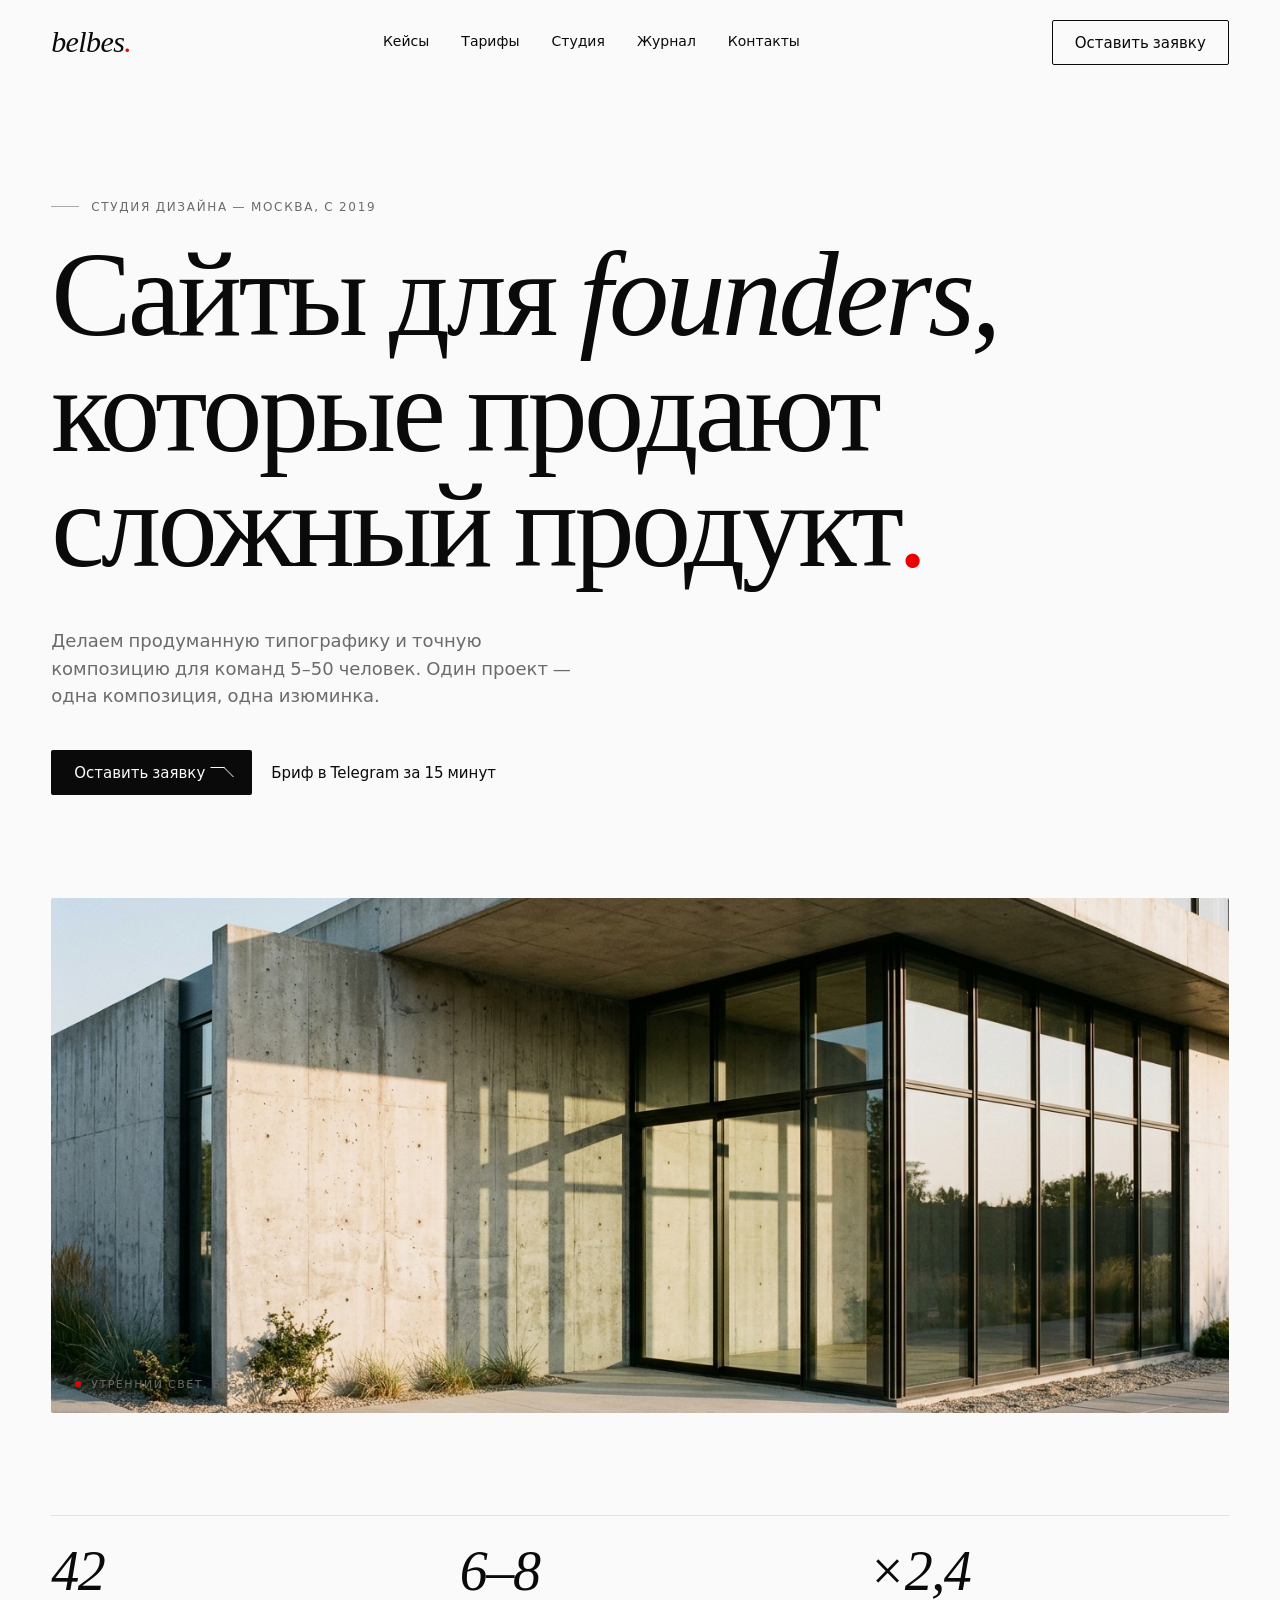
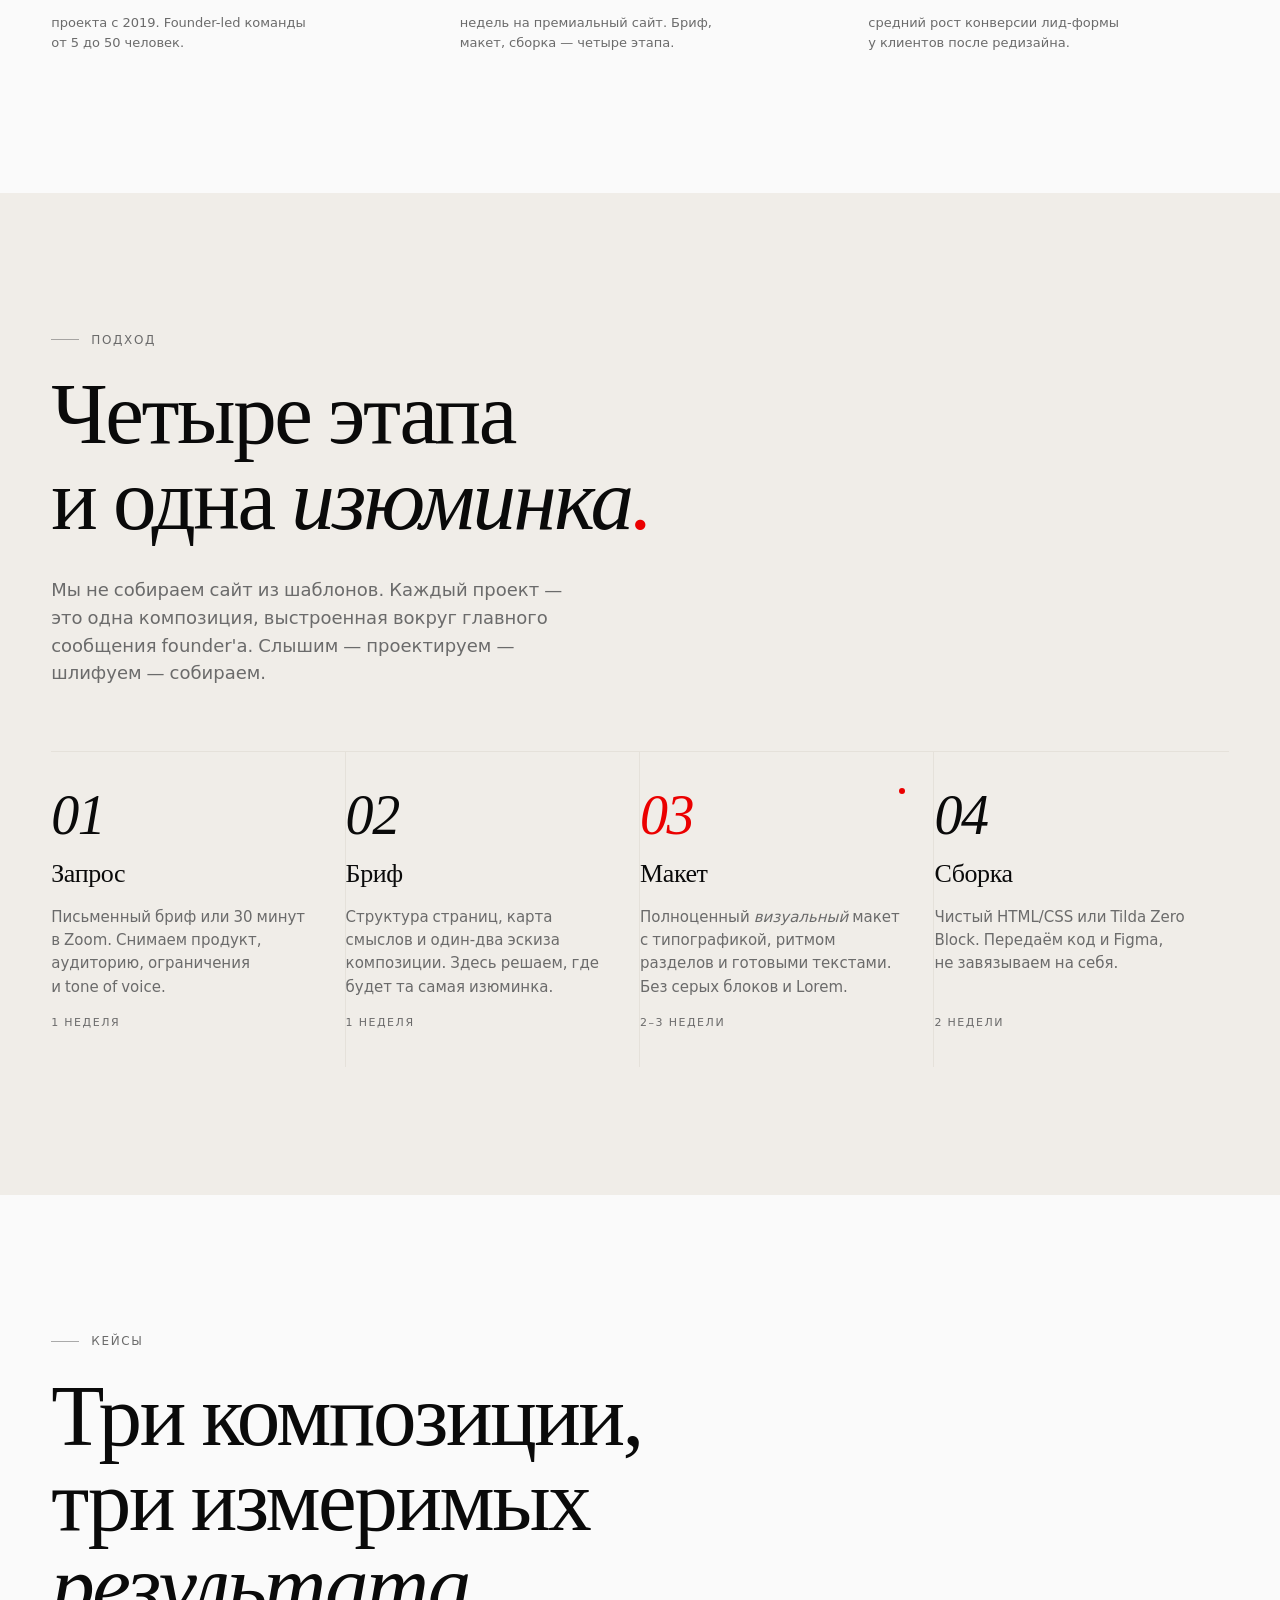
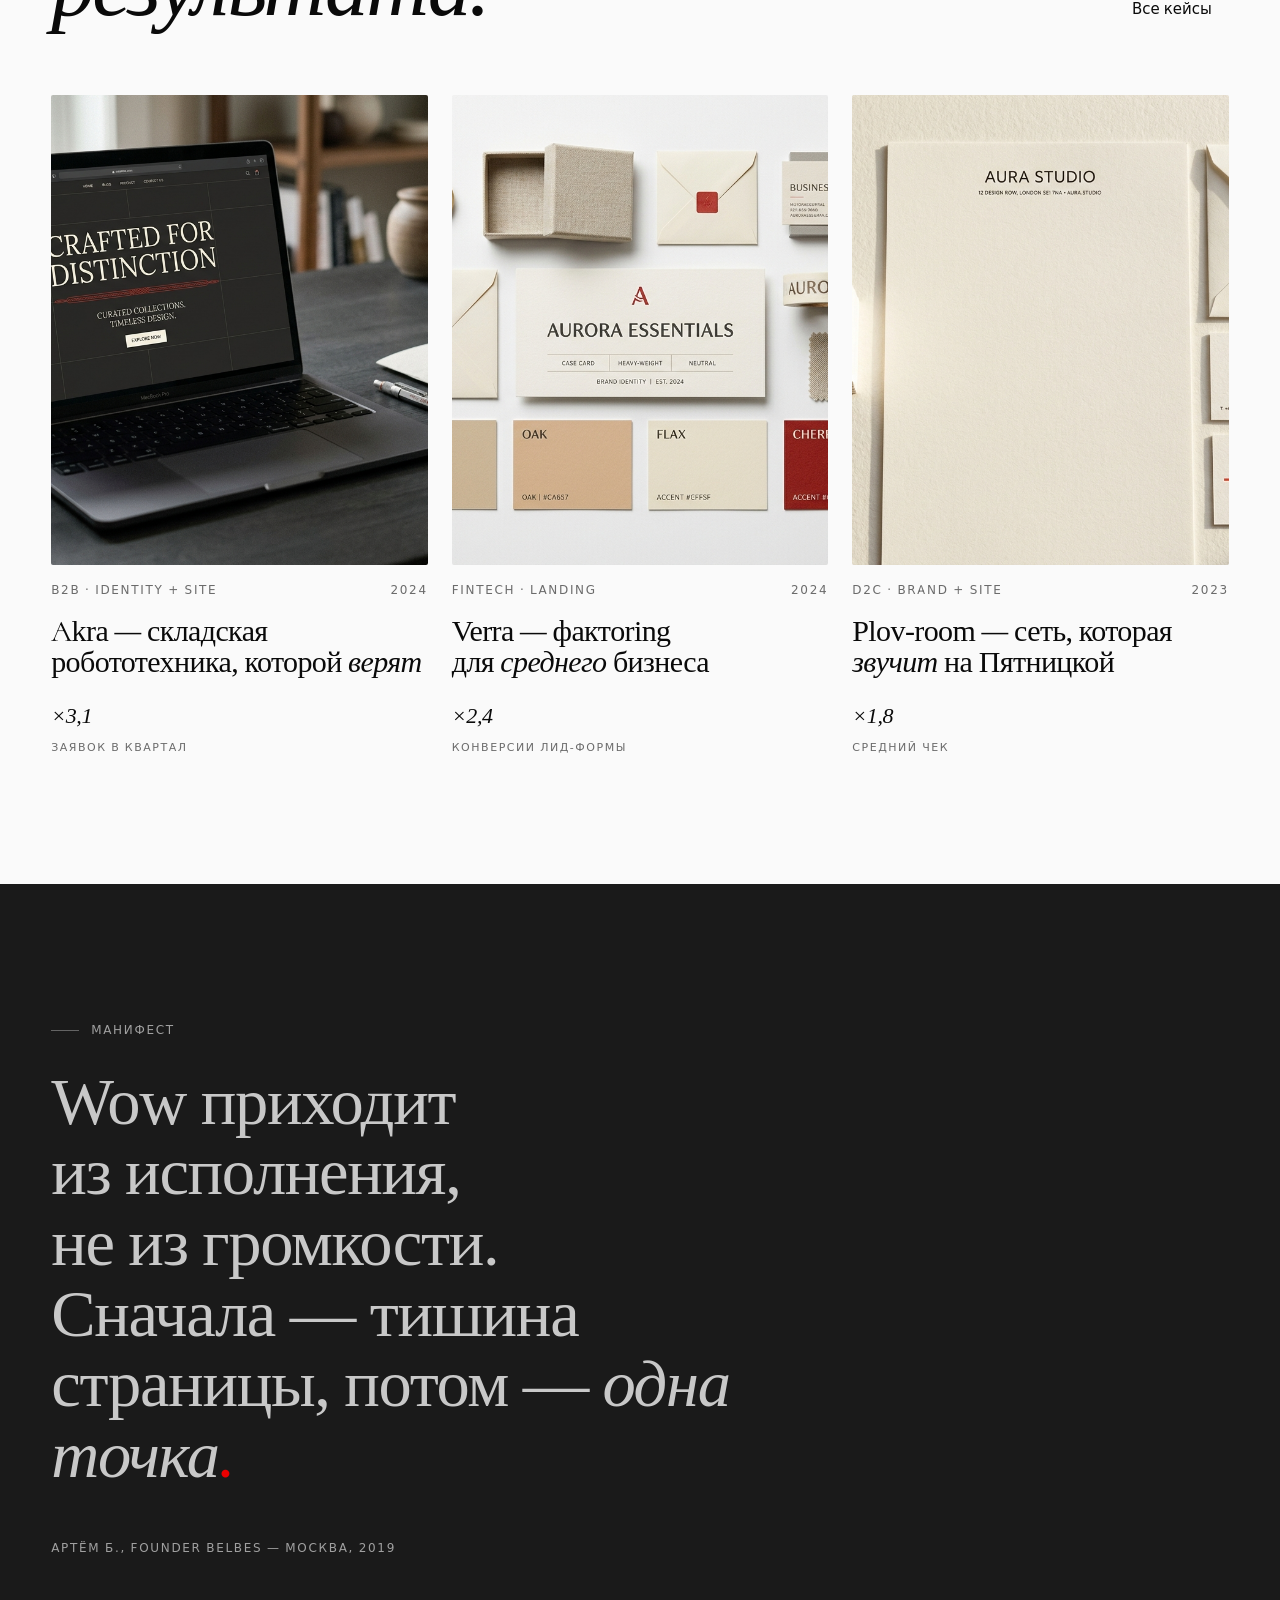
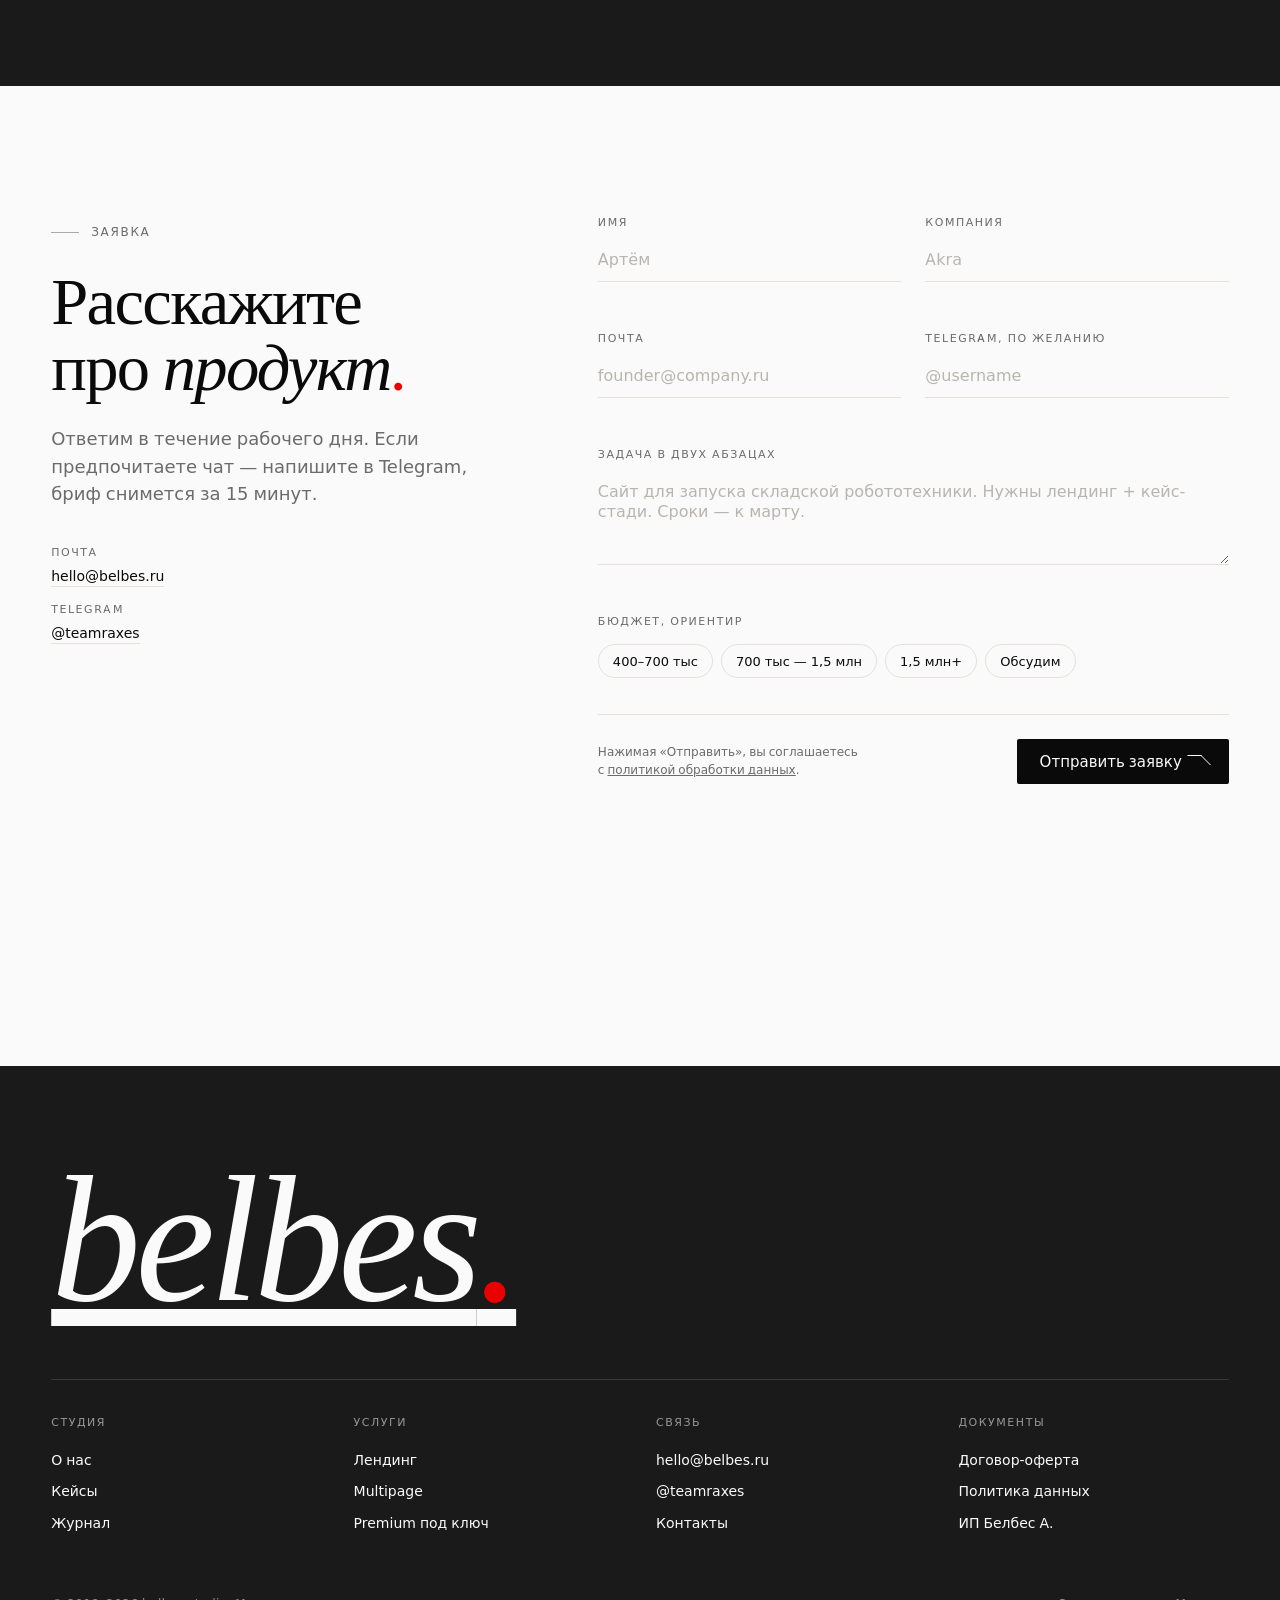
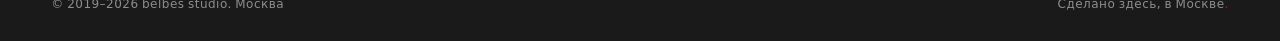
==== commit 82e16bc0: "feat(media): inject 10 Nano Banana 2 generated images via SEAM-028/029/030 path V6.23 SEAM-028 closu" ====
--- a/index.html
+++ b/index.html
@@ -1,395 +1,309 @@
-<!doctype html>
+<!DOCTYPE html>
+
 <html lang="ru">
 <head>
-<meta charset="utf-8" />
-<meta name="viewport" content="width=device-width, initial-scale=1" />
+<meta charset="utf-8"/>
+<meta content="width=device-width, initial-scale=1" name="viewport"/>
 <title>belbes — сайты для founders</title>
-<meta name="description" content="Премиальная цифровая студия для founders. Сайты с продуманной типографикой и точной композицией. Запрос — бриф — макет — сборка." />
-<link rel="stylesheet" href="assets/styles.css" />
+<meta content="Премиальная цифровая студия для founders. Сайты с продуманной типографикой и точной композицией. Запрос — бриф — макет — сборка." name="description"/>
+<link href="assets/styles.css" rel="stylesheet"/>
 </head>
 <body data-screen-label="/home">
 <div class="site">
-
 <!-- Header -->
 <header class="site-header">
-  <div class="container site-header__inner">
-    <a class="wordmark" href="index.html" aria-label="belbes — главная">
+<div class="container site-header__inner">
+<a aria-label="belbes — главная" class="wordmark" href="index.html">
       belbes<span class="dot">.</span>
-    </a>
-    <nav class="nav" aria-label="Основное">
-      <a href="cases.html">Кейсы</a>
-      <a href="offerings.html">Тарифы</a>
-      <a href="about.html">Студия</a>
-      <a href="journal.html">Журнал</a>
-      <a href="contacts.html">Контакты</a>
-    </nav>
-    <a href="contacts.html" class="btn btn--secondary">Оставить заявку</a>
-    <button class="nav-toggle" aria-label="Открыть меню" type="button">
-      <svg viewBox="0 0 24 24" fill="none" stroke="currentColor" stroke-width="1.5"><path d="M3 7h18M3 17h18"/></svg>
-    </button>
-  </div>
+</a>
+<nav aria-label="Основное" class="nav">
+<a href="cases.html">Кейсы</a>
+<a href="offerings.html">Тарифы</a>
+<a href="about.html">Студия</a>
+<a href="journal.html">Журнал</a>
+<a href="contacts.html">Контакты</a>
+</nav>
+<a class="btn btn--secondary" href="contacts.html">Оставить заявку</a>
+<button aria-label="Открыть меню" class="nav-toggle" type="button">
+<svg fill="none" stroke="currentColor" stroke-width="1.5" viewbox="0 0 24 24"><path d="M3 7h18M3 17h18"></path></svg>
+</button>
+</div>
 </header>
-
 <!-- Mobile nav -->
-<div class="mobile-nav" role="dialog" aria-modal="true" aria-label="Меню">
-  <div class="mobile-nav__top">
-    <a class="wordmark" href="index.html">belbes<span class="dot">.</span></a>
-    <button class="mobile-nav__close btn btn--ghost" type="button" aria-label="Закрыть меню">Закрыть</button>
-  </div>
-  <ul class="mobile-nav__list">
-    <li><a href="cases.html"><em>Кейсы</em></a></li>
-    <li><a href="offerings.html"><em>Тарифы</em></a></li>
-    <li><a href="about.html"><em>Студия</em></a></li>
-    <li><a href="journal.html"><em>Журнал</em></a></li>
-    <li><a href="contacts.html"><em>Контакты</em></a></li>
-  </ul>
-</div>
-
+<div aria-label="Меню" aria-modal="true" class="mobile-nav" role="dialog">
+<div class="mobile-nav__top">
+<a class="wordmark" href="index.html">belbes<span class="dot">.</span></a>
+<button aria-label="Закрыть меню" class="mobile-nav__close btn btn--ghost" type="button">Закрыть</button>
+</div>
+<ul class="mobile-nav__list">
+<li><a href="cases.html"><em>Кейсы</em></a></li>
+<li><a href="offerings.html"><em>Тарифы</em></a></li>
+<li><a href="about.html"><em>Студия</em></a></li>
+<li><a href="journal.html"><em>Журнал</em></a></li>
+<li><a href="contacts.html"><em>Контакты</em></a></li>
+</ul>
+</div>
 <main>
-
-  <!-- Hero -->
-  <section class="hero" data-screen-label="home/hero">
-    <div class="container">
-      <div class="eyebrow">Студия дизайна&nbsp;— Москва, с&nbsp;2019</div>
-      <h1 class="hero__head">
-        Сайты для <em>founders,</em><br>
-        которые продают<br>
+<!-- Hero -->
+<section class="hero" data-screen-label="home/hero">
+<div class="container">
+<div class="eyebrow">Студия дизайна — Москва, с 2019</div>
+<h1 class="hero__head">
+        Сайты для <em>founders,</em><br/>
+        которые продают<br/>
         сложный продукт<span class="dot">.</span>
-      </h1>
-      <p class="hero__sub">
-        Делаем продуманную типографику и&nbsp;точную композицию для&nbsp;команд 5–50&nbsp;человек. Один проект&nbsp;— одна композиция, одна изюминка.
+</h1>
+<p class="hero__sub">
+        Делаем продуманную типографику и точную композицию для команд 5–50 человек. Один проект — одна композиция, одна изюминка.
       </p>
-      <div class="hero__cta">
-        <a href="contacts.html" class="btn btn--primary">Оставить заявку
-          <span class="arrow" aria-hidden="true"></span>
+<div class="hero__cta">
+<a class="btn btn--primary" href="contacts.html">Оставить заявку
+          <span aria-hidden="true" class="arrow"></span>
+</a>
+<a class="btn btn--ghost" href="https://t.me/teamraxes" rel="noopener" target="_blank">
+          Бриф в Telegram за 15 минут
         </a>
-        <a href="https://t.me/teamraxes" class="btn btn--ghost" target="_blank" rel="noopener">
-          Бриф в&nbsp;Telegram за&nbsp;15&nbsp;минут
-        </a>
-      </div>
-
-      <!-- Ambient hero media (placeholder for 15–25s muted loop / fallback photo) -->
-      <div class="hero__media">
-        <svg class="img-art" viewBox="0 0 1600 700" preserveAspectRatio="xMidYMid slice" aria-hidden="true">
-          <rect class="bg" width="1600" height="700" />
-          <!-- diffuse window light -->
-          <rect x="0" y="0" width="1600" height="700" fill="#FAFAFA" opacity="0.0"/>
-          <rect x="980" y="80" width="540" height="540" fill="#FAFAFA" opacity="0.55"/>
-          <rect x="980" y="80" width="540" height="540" fill="none" stroke="#E5E1DA" stroke-width="1"/>
-          <line x1="1250" y1="80" x2="1250" y2="620" stroke="#E5E1DA" stroke-width="1"/>
-          <line x1="980" y1="350" x2="1520" y2="350" stroke="#E5E1DA" stroke-width="1"/>
-          <!-- desk surface horizon -->
-          <rect x="0" y="520" width="1600" height="180" fill="#E8E3DA"/>
-          <!-- folded paper -->
-          <polygon points="120,540 360,540 380,690 100,690" fill="#FAFAFA" stroke="#E5E1DA" stroke-width="1"/>
-          <line x1="240" y1="540" x2="240" y2="690" stroke="#E5E1DA" stroke-width="1"/>
-          <!-- monitor showing typographic specimen -->
-          <rect x="500" y="280" width="380" height="240" fill="#FAFAFA" stroke="#0A0A0A" stroke-width="1"/>
-          <rect x="500" y="280" width="380" height="20" fill="#0A0A0A"/>
-          <text x="520" y="380" font-family="Cormorant, serif" font-style="italic" font-size="64" fill="#0A0A0A">Aa</text>
-          <line x1="520" y1="420" x2="860" y2="420" stroke="#E5E1DA" stroke-width="2"/>
-          <line x1="520" y1="450" x2="780" y2="450" stroke="#E5E1DA" stroke-width="2"/>
-          <line x1="520" y1="475" x2="820" y2="475" stroke="#E5E1DA" stroke-width="2"/>
-          <line x1="500" y1="540" x2="880" y2="540" stroke="#0A0A0A" stroke-width="6"/>
-          <!-- single red ceramic accent -->
-          <circle cx="940" cy="610" r="22" fill="#EB0000"/>
-          <ellipse cx="940" cy="632" rx="22" ry="4" fill="#0A0A0A" opacity="0.18"/>
-        </svg>
-        <span class="img-tag">Ambient loop&nbsp;· 15–25s muted</span>
-        <span class="media-caption">Утренний свет. Без&nbsp;людей.</span>
-      </div>
-
-      <!-- Stats / hero meta -->
-      <div class="hero__meta">
-        <div class="hero__meta-item">
-          <div class="num">42</div>
-          <div class="label">проекта с&nbsp;2019. Founder-led команды от&nbsp;5&nbsp;до&nbsp;50&nbsp;человек.</div>
-        </div>
-        <div class="hero__meta-item">
-          <div class="num">6–8</div>
-          <div class="label">недель на&nbsp;премиальный сайт. Бриф, макет, сборка&nbsp;— четыре этапа.</div>
-        </div>
-        <div class="hero__meta-item">
-          <div class="num">×2,4</div>
-          <div class="label">средний рост конверсии лид-формы у&nbsp;клиентов после редизайна.</div>
-        </div>
-      </div>
-    </div>
-  </section>
-
-  <!-- Process / Approach -->
-  <section class="section section--warm" id="process" data-screen-label="home/process">
-    <div class="container">
-      <div class="eyebrow">Подход</div>
-      <h2 class="page-head__title" style="margin-top: 24px; max-width: 18ch;">
-        Четыре этапа<br>
-        и&nbsp;одна <em>изюминка<span class="dot">.</span></em>
-      </h2>
-      <p class="hero__sub" style="margin-top: 32px;">
-        Мы&nbsp;не&nbsp;собираем сайт из&nbsp;шаблонов. Каждый проект&nbsp;— это одна композиция, выстроенная вокруг главного сообщения founder'а. Слышим&nbsp;— проектируем&nbsp;— шлифуем&nbsp;— собираем.
+</div>
+<!-- Ambient hero media (placeholder for 15–25s muted loop / fallback photo) -->
+<div class="hero__media">
+
+
+<span class="media-caption">Утренний свет. Без людей.</span>
+<img alt="contacts ambient" decoding="async" fetchpriority="high" loading="eager" src="assets/img/contacts-ambient.png" style="width:100%;height:100%;object-fit:cover;display:block;"/></div>
+<!-- Stats / hero meta -->
+<div class="hero__meta">
+<div class="hero__meta-item">
+<div class="num">42</div>
+<div class="label">проекта с 2019. Founder-led команды от 5 до 50 человек.</div>
+</div>
+<div class="hero__meta-item">
+<div class="num">6–8</div>
+<div class="label">недель на премиальный сайт. Бриф, макет, сборка — четыре этапа.</div>
+</div>
+<div class="hero__meta-item">
+<div class="num">×2,4</div>
+<div class="label">средний рост конверсии лид-формы у клиентов после редизайна.</div>
+</div>
+</div>
+</div>
+</section>
+<!-- Process / Approach -->
+<section class="section section--warm" data-screen-label="home/process" id="process">
+<div class="container">
+<div class="eyebrow">Подход</div>
+<h2 class="page-head__title" style="margin-top: 24px; max-width: 18ch;">
+        Четыре этапа<br/>
+        и одна <em>изюминка<span class="dot">.</span></em>
+</h2>
+<p class="hero__sub" style="margin-top: 32px;">
+        Мы не собираем сайт из шаблонов. Каждый проект — это одна композиция, выстроенная вокруг главного сообщения founder'а. Слышим — проектируем — шлифуем — собираем.
       </p>
-
-      <div class="steps" style="margin-top: 64px;">
-        <div class="step">
-          <div class="step__num">01</div>
-          <h3 class="step__title">Запрос</h3>
-          <p class="step__body">Письменный бриф или&nbsp;30&nbsp;минут в&nbsp;Zoom. Снимаем продукт, аудиторию, ограничения и&nbsp;tone&nbsp;of&nbsp;voice.</p>
-          <div class="step__time">1 неделя</div>
-        </div>
-        <div class="step">
-          <div class="step__num">02</div>
-          <h3 class="step__title">Бриф</h3>
-          <p class="step__body">Структура страниц, карта смыслов и&nbsp;один-два эскиза композиции. Здесь решаем, где будет та&nbsp;самая изюминка.</p>
-          <div class="step__time">1 неделя</div>
-        </div>
-        <div class="step step--accent">
-          <div class="step__num">03</div>
-          <h3 class="step__title">Макет</h3>
-          <p class="step__body">Полноценный <em>визуальный</em> макет с&nbsp;типографикой, ритмом разделов и&nbsp;готовыми текстами. Без&nbsp;серых блоков и&nbsp;Lorem.</p>
-          <div class="step__time">2–3 недели</div>
-        </div>
-        <div class="step">
-          <div class="step__num">04</div>
-          <h3 class="step__title">Сборка</h3>
-          <p class="step__body">Чистый HTML/CSS или&nbsp;Tilda&nbsp;Zero Block. Передаём код и&nbsp;Figma, не&nbsp;завязываем на&nbsp;себя.</p>
-          <div class="step__time">2 недели</div>
-        </div>
-      </div>
-    </div>
-  </section>
-
-  <!-- Cases preview -->
-  <section class="section" id="cases" data-screen-label="home/cases-preview">
-    <div class="container">
-      <div style="display:flex; justify-content: space-between; align-items: flex-end; gap: 32px; flex-wrap: wrap; margin-bottom: 64px;">
-        <div>
-          <div class="eyebrow">Кейсы</div>
-          <h2 class="page-head__title" style="margin-top: 24px; max-width: 16ch;">
-            Три композиции,<br>
+<div class="steps" style="margin-top: 64px;">
+<div class="step">
+<div class="step__num">01</div>
+<h3 class="step__title">Запрос</h3>
+<p class="step__body">Письменный бриф или 30 минут в Zoom. Снимаем продукт, аудиторию, ограничения и tone of voice.</p>
+<div class="step__time">1 неделя</div>
+</div>
+<div class="step">
+<div class="step__num">02</div>
+<h3 class="step__title">Бриф</h3>
+<p class="step__body">Структура страниц, карта смыслов и один-два эскиза композиции. Здесь решаем, где будет та самая изюминка.</p>
+<div class="step__time">1 неделя</div>
+</div>
+<div class="step step--accent">
+<div class="step__num">03</div>
+<h3 class="step__title">Макет</h3>
+<p class="step__body">Полноценный <em>визуальный</em> макет с типографикой, ритмом разделов и готовыми текстами. Без серых блоков и Lorem.</p>
+<div class="step__time">2–3 недели</div>
+</div>
+<div class="step">
+<div class="step__num">04</div>
+<h3 class="step__title">Сборка</h3>
+<p class="step__body">Чистый HTML/CSS или Tilda Zero Block. Передаём код и Figma, не завязываем на себя.</p>
+<div class="step__time">2 недели</div>
+</div>
+</div>
+</div>
+</section>
+<!-- Cases preview -->
+<section class="section" data-screen-label="home/cases-preview" id="cases">
+<div class="container">
+<div style="display:flex; justify-content: space-between; align-items: flex-end; gap: 32px; flex-wrap: wrap; margin-bottom: 64px;">
+<div>
+<div class="eyebrow">Кейсы</div>
+<h2 class="page-head__title" style="margin-top: 24px; max-width: 16ch;">
+            Три композиции,<br/>
             три измеримых <em>результата.</em>
-          </h2>
-        </div>
-        <a href="cases.html" class="btn btn--ghost">Все&nbsp;кейсы</a>
-      </div>
-
-      <div class="cases">
-        <a class="case" href="case.html">
-          <div class="case__media">
-            <svg class="img-art" viewBox="0 0 600 750" preserveAspectRatio="xMidYMid slice" aria-hidden="true">
-              <rect class="bg" width="600" height="750"/>
-              <!-- stationery flat-lay -->
-              <rect x="60" y="80" width="280" height="170" fill="#FAFAFA" stroke="#E5E1DA"/>
-              <text x="80" y="140" font-family="Cormorant, serif" font-style="italic" font-size="36" fill="#0A0A0A">Akra</text>
-              <line x1="80" y1="156" x2="180" y2="156" stroke="#EB0000" stroke-width="3"/>
-              <text x="80" y="200" font-family="Inter, sans-serif" font-size="12" fill="#6B6B6B">FOUNDER · ALEX SAMSONOV</text>
-              <text x="80" y="220" font-family="Inter, sans-serif" font-size="12" fill="#6B6B6B">+7 495 000 00 00</text>
-              <rect x="380" y="60" width="170" height="240" fill="#F0EDE8" stroke="#E5E1DA"/>
-              <rect x="100" y="320" width="430" height="180" fill="#FAFAFA" stroke="#E5E1DA"/>
-              <text x="130" y="380" font-family="Cormorant, serif" font-style="italic" font-size="48" fill="#0A0A0A">Akra<tspan fill="#EB0000">.</tspan></text>
-              <line x1="130" y1="400" x2="380" y2="400" stroke="#E5E1DA"/>
-              <line x1="130" y1="425" x2="320" y2="425" stroke="#E5E1DA"/>
-              <line x1="130" y1="445" x2="350" y2="445" stroke="#E5E1DA"/>
-              <line x1="130" y1="465" x2="290" y2="465" stroke="#E5E1DA"/>
-              <circle cx="430" cy="650" r="40" fill="#FAFAFA" stroke="#E5E1DA"/>
-            </svg>
-            <span class="img-tag">case_hero_01&nbsp;· brand identity</span>
-          </div>
-          <div class="case__meta">
-            <span>B2B&nbsp;· Identity + Site</span>
-            <span>2024</span>
-          </div>
-          <h3 class="case__title">Akra<em> — </em>складская робототехника, которой <em>верят</em></h3>
-          <div class="case__metric">×3,1<small>заявок в&nbsp;квартал</small></div>
-        </a>
-
-        <a class="case" href="case.html">
-          <div class="case__media">
-            <svg class="img-art" viewBox="0 0 600 750" preserveAspectRatio="xMidYMid slice" aria-hidden="true">
-              <rect class="bg" width="600" height="750" fill="#1A1A1A"/>
-              <!-- laptop on dark desk -->
-              <rect x="80" y="180" width="440" height="280" fill="#0A0A0A" stroke="#2A2A2A"/>
-              <rect x="80" y="180" width="440" height="20" fill="#1A1A1A"/>
-              <text x="110" y="280" font-family="Cormorant, serif" font-style="italic" font-size="44" fill="#FAFAFA">Verra<tspan fill="#EB0000">.</tspan></text>
-              <line x1="110" y1="310" x2="200" y2="310" stroke="#EB0000" stroke-width="2"/>
-              <line x1="110" y1="340" x2="380" y2="340" stroke="#FAFAFA" opacity="0.18"/>
-              <line x1="110" y1="365" x2="330" y2="365" stroke="#FAFAFA" opacity="0.18"/>
-              <line x1="110" y1="390" x2="360" y2="390" stroke="#FAFAFA" opacity="0.18"/>
-              <line x1="110" y1="415" x2="280" y2="415" stroke="#FAFAFA" opacity="0.18"/>
-              <rect x="80" y="460" width="440" height="14" fill="#2A2A2A"/>
-              <line x1="180" y1="540" x2="380" y2="540" stroke="#FAFAFA" opacity="0.25" stroke-width="2"/>
-              <rect x="380" y="560" width="80" height="6" fill="#FAFAFA" opacity="0.3"/>
-            </svg>
-            <span class="img-tag img-tag--inverse">case_hero_02&nbsp;· dark hero site</span>
-          </div>
-          <div class="case__meta">
-            <span>Fintech&nbsp;· Lаnding</span>
-            <span>2024</span>
-          </div>
-          <h3 class="case__title">Verra<em> — </em>фактoring для&nbsp;<em>среднего</em> бизнеса</h3>
-          <div class="case__metric">×2,4<small>конверсии лид-формы</small></div>
-        </a>
-
-        <a class="case" href="case.html">
-          <div class="case__media">
-            <svg class="img-art" viewBox="0 0 600 750" preserveAspectRatio="xMidYMid slice" aria-hidden="true">
-              <rect class="bg" width="600" height="750" fill="#FAFAFA"/>
-              <!-- swatch cards flat-lay with one red -->
-              <rect x="60" y="80" width="120" height="160" fill="#F0EDE8" stroke="#E5E1DA"/>
-              <rect x="200" y="80" width="120" height="160" fill="#E8E3DA" stroke="#E5E1DA"/>
-              <rect x="340" y="80" width="120" height="160" fill="#1A1A1A"/>
-              <rect x="60" y="260" width="120" height="160" fill="#EB0000"/>
-              <rect x="200" y="260" width="120" height="160" fill="#FAFAFA" stroke="#E5E1DA"/>
-              <rect x="340" y="260" width="120" height="160" fill="#F0EDE8" stroke="#E5E1DA"/>
-              <!-- packaging element -->
-              <rect x="120" y="460" width="360" height="220" fill="#FAFAFA" stroke="#E5E1DA"/>
-              <text x="150" y="530" font-family="Cormorant, serif" font-style="italic" font-size="36" fill="#0A0A0A">Plov-room</text>
-              <line x1="150" y1="552" x2="320" y2="552" stroke="#EB0000" stroke-width="3"/>
-              <text x="150" y="600" font-family="Inter, sans-serif" font-size="11" fill="#6B6B6B">ПЛОВ С&#160;БАРАНИНОЙ</text>
-              <text x="150" y="620" font-family="Inter, sans-serif" font-size="11" fill="#6B6B6B">МОСКВА, ПЯТНИЦКАЯ&#160;14</text>
-            </svg>
-            <span class="img-tag">case_hero_03&nbsp;· brand system</span>
-          </div>
-          <div class="case__meta">
-            <span>D2C&nbsp;· Brand + Site</span>
-            <span>2023</span>
-          </div>
-          <h3 class="case__title">Plov‑room<em> — </em>сеть, которая <em>звучит</em> на&nbsp;Пятницкой</h3>
-          <div class="case__metric">×1,8<small>средний чек</small></div>
-        </a>
-      </div>
-    </div>
-  </section>
-
-  <!-- Manifesto / deep section -->
-  <section class="section section--deep" data-screen-label="home/manifesto">
-    <div class="container">
-      <div class="eyebrow">Манифест</div>
-      <p class="manifesto" style="margin-top: 28px;">
-        Wow приходит из&nbsp;исполнения,<br>
-        не&nbsp;из&nbsp;громкости. Сначала&nbsp;— тишина<br>
-        страницы, потом&nbsp;— <em>одна точка</em><span class="dot">.</span>
-      </p>
-      <div class="manifesto__sig">Артём&nbsp;Б., founder&nbsp;belbes&nbsp;— Москва, 2019</div>
-    </div>
-  </section>
-
-  <!-- Final CTA -->
-  <section class="section" id="cta" data-screen-label="home/cta">
-    <div class="container">
-      <div class="lead">
-        <div class="lead__intro">
-          <div class="eyebrow">Заявка</div>
-          <h2 style="margin-top: 28px;">
-            Расскажите про&nbsp;<em>продукт<span class="dot">.</span></em>
-          </h2>
-          <p>
-            Ответим в&nbsp;течение рабочего дня. Если предпочитаете чат&nbsp;— напишите в&nbsp;Telegram, бриф снимется за&nbsp;15&nbsp;минут.
+</h2>
+</div>
+<a class="btn btn--ghost" href="cases.html">Все кейсы</a>
+</div>
+<div class="cases">
+<a class="case" href="case.html">
+<div class="case__media">
+
+
+<img alt="cases grid item primary" decoding="async" loading="lazy" src="assets/img/cases-grid-item-primary.png" style="width:100%;height:100%;object-fit:cover;display:block;"/></div>
+<div class="case__meta">
+<span>B2B · Identity + Site</span>
+<span>2024</span>
+</div>
+<h3 class="case__title">Akra<em> — </em>складская робототехника, которой <em>верят</em></h3>
+<div class="case__metric">×3,1<small>заявок в квартал</small></div>
+</a>
+<a class="case" href="case.html">
+<div class="case__media">
+
+
+<img alt="cases grid item secondary" decoding="async" loading="lazy" src="assets/img/cases-grid-item-secondary.png" style="width:100%;height:100%;object-fit:cover;display:block;"/></div>
+<div class="case__meta">
+<span>Fintech · Lаnding</span>
+<span>2024</span>
+</div>
+<h3 class="case__title">Verra<em> — </em>фактoring для <em>среднего</em> бизнеса</h3>
+<div class="case__metric">×2,4<small>конверсии лид-формы</small></div>
+</a>
+<a class="case" href="case.html">
+<div class="case__media">
+
+
+<img alt="home cases preview" decoding="async" loading="lazy" src="assets/img/home-cases-preview.png" style="width:100%;height:100%;object-fit:cover;display:block;"/></div>
+<div class="case__meta">
+<span>D2C · Brand + Site</span>
+<span>2023</span>
+</div>
+<h3 class="case__title">Plov‑room<em> — </em>сеть, которая <em>звучит</em> на Пятницкой</h3>
+<div class="case__metric">×1,8<small>средний чек</small></div>
+</a>
+</div>
+</div>
+</section>
+<!-- Manifesto / deep section -->
+<section class="section section--deep" data-screen-label="home/manifesto">
+<div class="container">
+<div class="eyebrow">Манифест</div>
+<p class="manifesto" style="margin-top: 28px;">
+        Wow приходит из исполнения,<br/>
+        не из громкости. Сначала — тишина<br/>
+        страницы, потом — <em>одна точка</em><span class="dot">.</span>
+</p>
+<div class="manifesto__sig">Артём Б., founder belbes — Москва, 2019</div>
+</div>
+</section>
+<!-- Final CTA -->
+<section class="section" data-screen-label="home/cta" id="cta">
+<div class="container">
+<div class="lead">
+<div class="lead__intro">
+<div class="eyebrow">Заявка</div>
+<h2 style="margin-top: 28px;">
+            Расскажите про <em>продукт<span class="dot">.</span></em>
+</h2>
+<p>
+            Ответим в течение рабочего дня. Если предпочитаете чат — напишите в Telegram, бриф снимется за 15 минут.
           </p>
-          <div class="lead__contact">
-            <div>
-              <span class="label">Почта</span>
-              <a href="mailto:hello@belbes.ru">hello@belbes.ru</a>
-            </div>
-            <div>
-              <span class="label">Telegram</span>
-              <a href="https://t.me/teamraxes" target="_blank" rel="noopener">@teamraxes</a>
-            </div>
-          </div>
-        </div>
-
-        <form class="form" novalidate>
-          <div class="form__body" style="display: contents;">
-            <div class="field">
-              <label class="field__label" for="name">Имя</label>
-              <input class="field__input" id="name" name="name" type="text" placeholder="Артём" data-required data-required-msg="Как к&nbsp;вам обращаться?" />
-              <div class="field__error" aria-live="polite"></div>
-            </div>
-            <div class="field">
-              <label class="field__label" for="company">Компания</label>
-              <input class="field__input" id="company" name="company" type="text" placeholder="Akra" />
-              <div class="field__error" aria-live="polite"></div>
-            </div>
-            <div class="field">
-              <label class="field__label" for="email">Почта</label>
-              <input class="field__input" id="email" name="email" type="email" placeholder="founder@company.ru" data-required data-required-msg="Куда отправить ответ?" />
-              <div class="field__error" aria-live="polite"></div>
-            </div>
-            <div class="field">
-              <label class="field__label" for="tg">Telegram, по&nbsp;желанию</label>
-              <input class="field__input" id="tg" name="tg" type="text" placeholder="@username" />
-              <div class="field__error" aria-live="polite"></div>
-            </div>
-            <div class="field field--full">
-              <label class="field__label" for="task">Задача в&nbsp;двух абзацах</label>
-              <textarea class="field__textarea" id="task" name="task" placeholder="Сайт для&nbsp;запуска складской робототехники. Нужны лендинг + кейс-стади. Сроки&nbsp;— к&nbsp;марту." data-required data-required-msg="Несколько строк хватит для&nbsp;начала."></textarea>
-              <div class="field__error" aria-live="polite"></div>
-            </div>
-            <div class="field field--full">
-              <span class="field__label">Бюджет, ориентир</span>
-              <div class="budget-chips" role="group" aria-label="Бюджет">
-                <button type="button" class="budget-chip" data-value="400-700" aria-pressed="false">400–700&nbsp;тыс</button>
-                <button type="button" class="budget-chip" data-value="700-1500" aria-pressed="false">700&nbsp;тыс&nbsp;— 1,5&nbsp;млн</button>
-                <button type="button" class="budget-chip" data-value="1500+" aria-pressed="false">1,5&nbsp;млн+</button>
-                <button type="button" class="budget-chip" data-value="discuss" aria-pressed="false">Обсудим</button>
-                <input type="hidden" name="budget" value="" />
-              </div>
-            </div>
-            <div class="form__submit">
-              <p class="form__note">Нажимая «Отправить», вы&nbsp;соглашаетесь с&nbsp;<a href="#">политикой обработки данных</a>.</p>
-              <button type="submit" class="btn btn--primary">Отправить заявку
-                <span class="arrow" aria-hidden="true"></span>
-              </button>
-            </div>
-          </div>
-          <div class="form__success is-hidden" aria-live="polite">
-            <span class="check" aria-hidden="true">✓</span>
-            <h3>Спасибо, <span data-name-out>founder</span><span class="t-accent">.</span></h3>
-            <p>Ответим письмом в&nbsp;течение рабочего дня. Если срочно&nbsp;— <a href="https://t.me/teamraxes" target="_blank" rel="noopener">@teamraxes</a> в&nbsp;Telegram.</p>
-          </div>
-        </form>
-      </div>
-    </div>
-  </section>
-
+<div class="lead__contact">
+<div>
+<span class="label">Почта</span>
+<a href="mailto:hello@belbes.ru">hello@belbes.ru</a>
+</div>
+<div>
+<span class="label">Telegram</span>
+<a href="https://t.me/teamraxes" rel="noopener" target="_blank">@teamraxes</a>
+</div>
+</div>
+</div>
+<form class="form" novalidate="">
+<div class="form__body" style="display: contents;">
+<div class="field">
+<label class="field__label" for="name">Имя</label>
+<input class="field__input" data-required="" data-required-msg="Как к вам обращаться?" id="name" name="name" placeholder="Артём" type="text"/>
+<div aria-live="polite" class="field__error"></div>
+</div>
+<div class="field">
+<label class="field__label" for="company">Компания</label>
+<input class="field__input" id="company" name="company" placeholder="Akra" type="text"/>
+<div aria-live="polite" class="field__error"></div>
+</div>
+<div class="field">
+<label class="field__label" for="email">Почта</label>
+<input class="field__input" data-required="" data-required-msg="Куда отправить ответ?" id="email" name="email" placeholder="founder@company.ru" type="email"/>
+<div aria-live="polite" class="field__error"></div>
+</div>
+<div class="field">
+<label class="field__label" for="tg">Telegram, по желанию</label>
+<input class="field__input" id="tg" name="tg" placeholder="@username" type="text"/>
+<div aria-live="polite" class="field__error"></div>
+</div>
+<div class="field field--full">
+<label class="field__label" for="task">Задача в двух абзацах</label>
+<textarea class="field__textarea" data-required="" data-required-msg="Несколько строк хватит для начала." id="task" name="task" placeholder="Сайт для запуска складской робототехники. Нужны лендинг + кейс-стади. Сроки — к марту."></textarea>
+<div aria-live="polite" class="field__error"></div>
+</div>
+<div class="field field--full">
+<span class="field__label">Бюджет, ориентир</span>
+<div aria-label="Бюджет" class="budget-chips" role="group">
+<button aria-pressed="false" class="budget-chip" data-value="400-700" type="button">400–700 тыс</button>
+<button aria-pressed="false" class="budget-chip" data-value="700-1500" type="button">700 тыс — 1,5 млн</button>
+<button aria-pressed="false" class="budget-chip" data-value="1500+" type="button">1,5 млн+</button>
+<button aria-pressed="false" class="budget-chip" data-value="discuss" type="button">Обсудим</button>
+<input name="budget" type="hidden" value=""/>
+</div>
+</div>
+<div class="form__submit">
+<p class="form__note">Нажимая «Отправить», вы соглашаетесь с <a href="#">политикой обработки данных</a>.</p>
+<button class="btn btn--primary" type="submit">Отправить заявку
+                <span aria-hidden="true" class="arrow"></span>
+</button>
+</div>
+</div>
+<div aria-live="polite" class="form__success is-hidden">
+<span aria-hidden="true" class="check">✓</span>
+<h3>Спасибо, <span data-name-out="">founder</span><span class="t-accent">.</span></h3>
+<p>Ответим письмом в течение рабочего дня. Если срочно — <a href="https://t.me/teamraxes" rel="noopener" target="_blank">@teamraxes</a> в Telegram.</p>
+</div>
+</form>
+</div>
+</div>
+</section>
 </main>
-
 <!-- Footer -->
 <footer class="site-footer">
-  <div class="container">
-    <a class="site-footer__wordmark" href="index.html">belbes<span class="dot">.</span></a>
-    <div class="site-footer__row">
-      <div class="site-footer__col">
-        <h4>Студия</h4>
-        <a href="about.html">О&nbsp;нас</a>
-        <a href="cases.html">Кейсы</a>
-        <a href="journal.html">Журнал</a>
-      </div>
-      <div class="site-footer__col">
-        <h4>Услуги</h4>
-        <a href="offerings.html">Лендинг</a>
-        <a href="offerings.html">Multipage</a>
-        <a href="offerings.html">Premium под&nbsp;ключ</a>
-      </div>
-      <div class="site-footer__col">
-        <h4>Связь</h4>
-        <a href="mailto:hello@belbes.ru">hello@belbes.ru</a>
-        <a href="https://t.me/teamraxes" target="_blank" rel="noopener">@teamraxes</a>
-        <a href="contacts.html">Контакты</a>
-      </div>
-      <div class="site-footer__col">
-        <h4>Документы</h4>
-        <a href="#">Договор-оферта</a>
-        <a href="#">Политика данных</a>
-        <a href="#">ИП Белбес А.</a>
-      </div>
-    </div>
-    <div class="site-footer__legal">
-      <div>© 2019–2026 belbes studio. Москва</div>
-      <div>Сделано здесь, в&nbsp;Москве<span style="color: var(--accent);">.</span></div>
-    </div>
-  </div>
+<div class="container">
+<a class="site-footer__wordmark" href="index.html">belbes<span class="dot">.</span></a>
+<div class="site-footer__row">
+<div class="site-footer__col">
+<h4>Студия</h4>
+<a href="about.html">О нас</a>
+<a href="cases.html">Кейсы</a>
+<a href="journal.html">Журнал</a>
+</div>
+<div class="site-footer__col">
+<h4>Услуги</h4>
+<a href="offerings.html">Лендинг</a>
+<a href="offerings.html">Multipage</a>
+<a href="offerings.html">Premium под ключ</a>
+</div>
+<div class="site-footer__col">
+<h4>Связь</h4>
+<a href="mailto:hello@belbes.ru">hello@belbes.ru</a>
+<a href="https://t.me/teamraxes" rel="noopener" target="_blank">@teamraxes</a>
+<a href="contacts.html">Контакты</a>
+</div>
+<div class="site-footer__col">
+<h4>Документы</h4>
+<a href="#">Договор-оферта</a>
+<a href="#">Политика данных</a>
+<a href="#">ИП Белбес А.</a>
+</div>
+</div>
+<div class="site-footer__legal">
+<div>© 2019–2026 belbes studio. Москва</div>
+<div>Сделано здесь, в Москве<span style="color: var(--accent);">.</span></div>
+</div>
+</div>
 </footer>
-
 </div>
 <script src="assets/site.js"></script>
 </body>
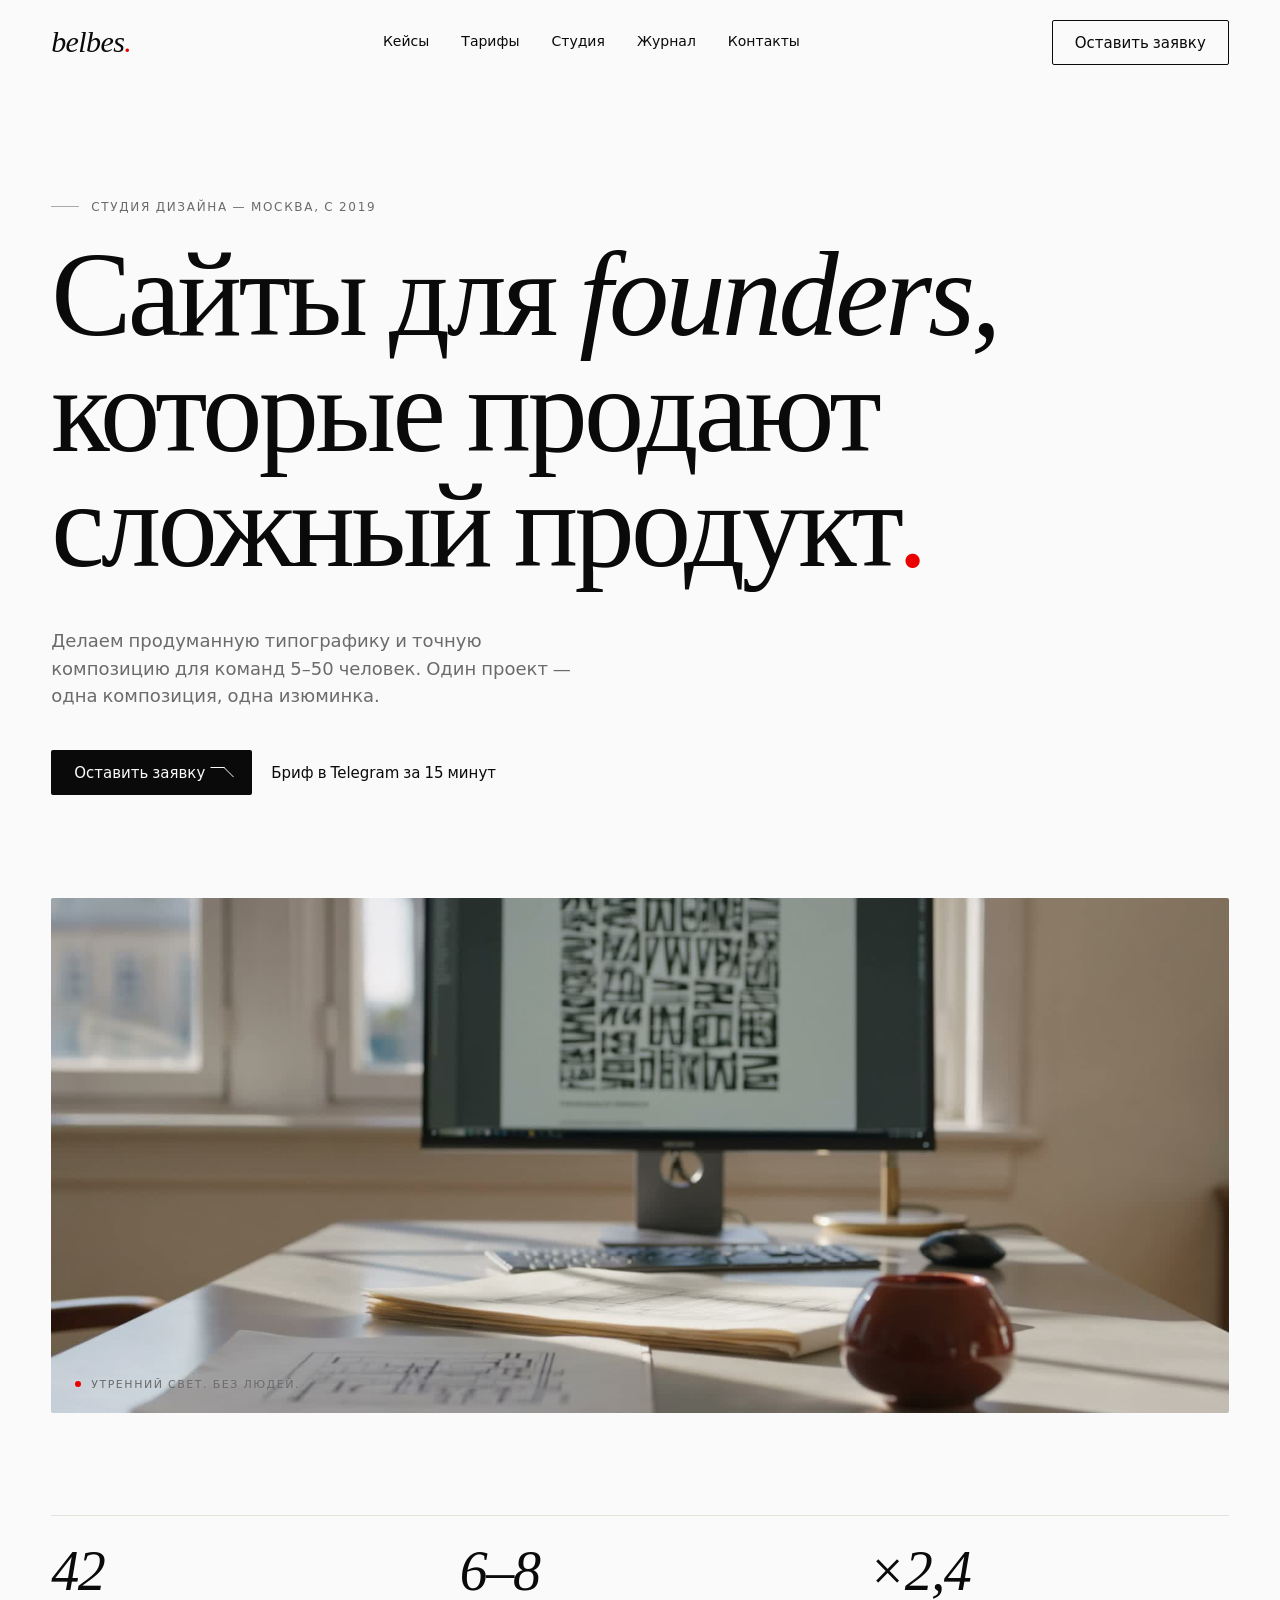
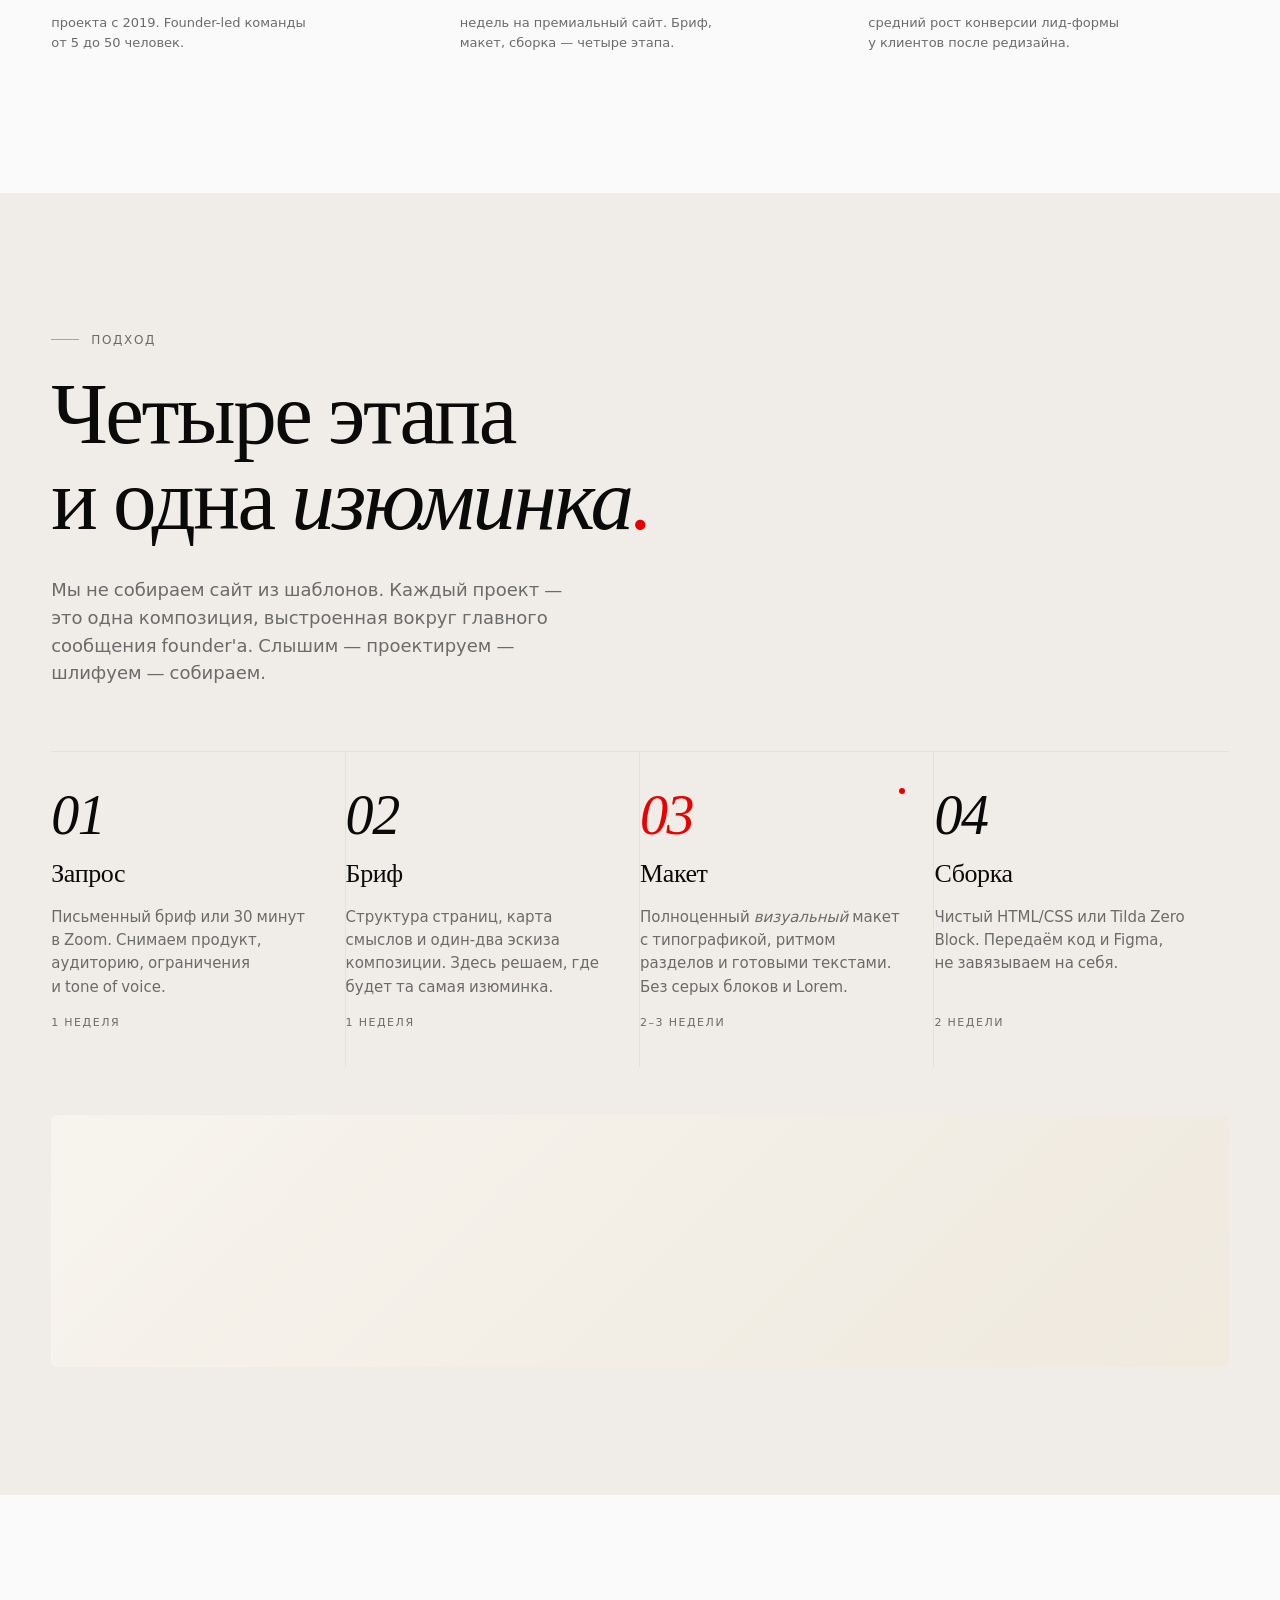
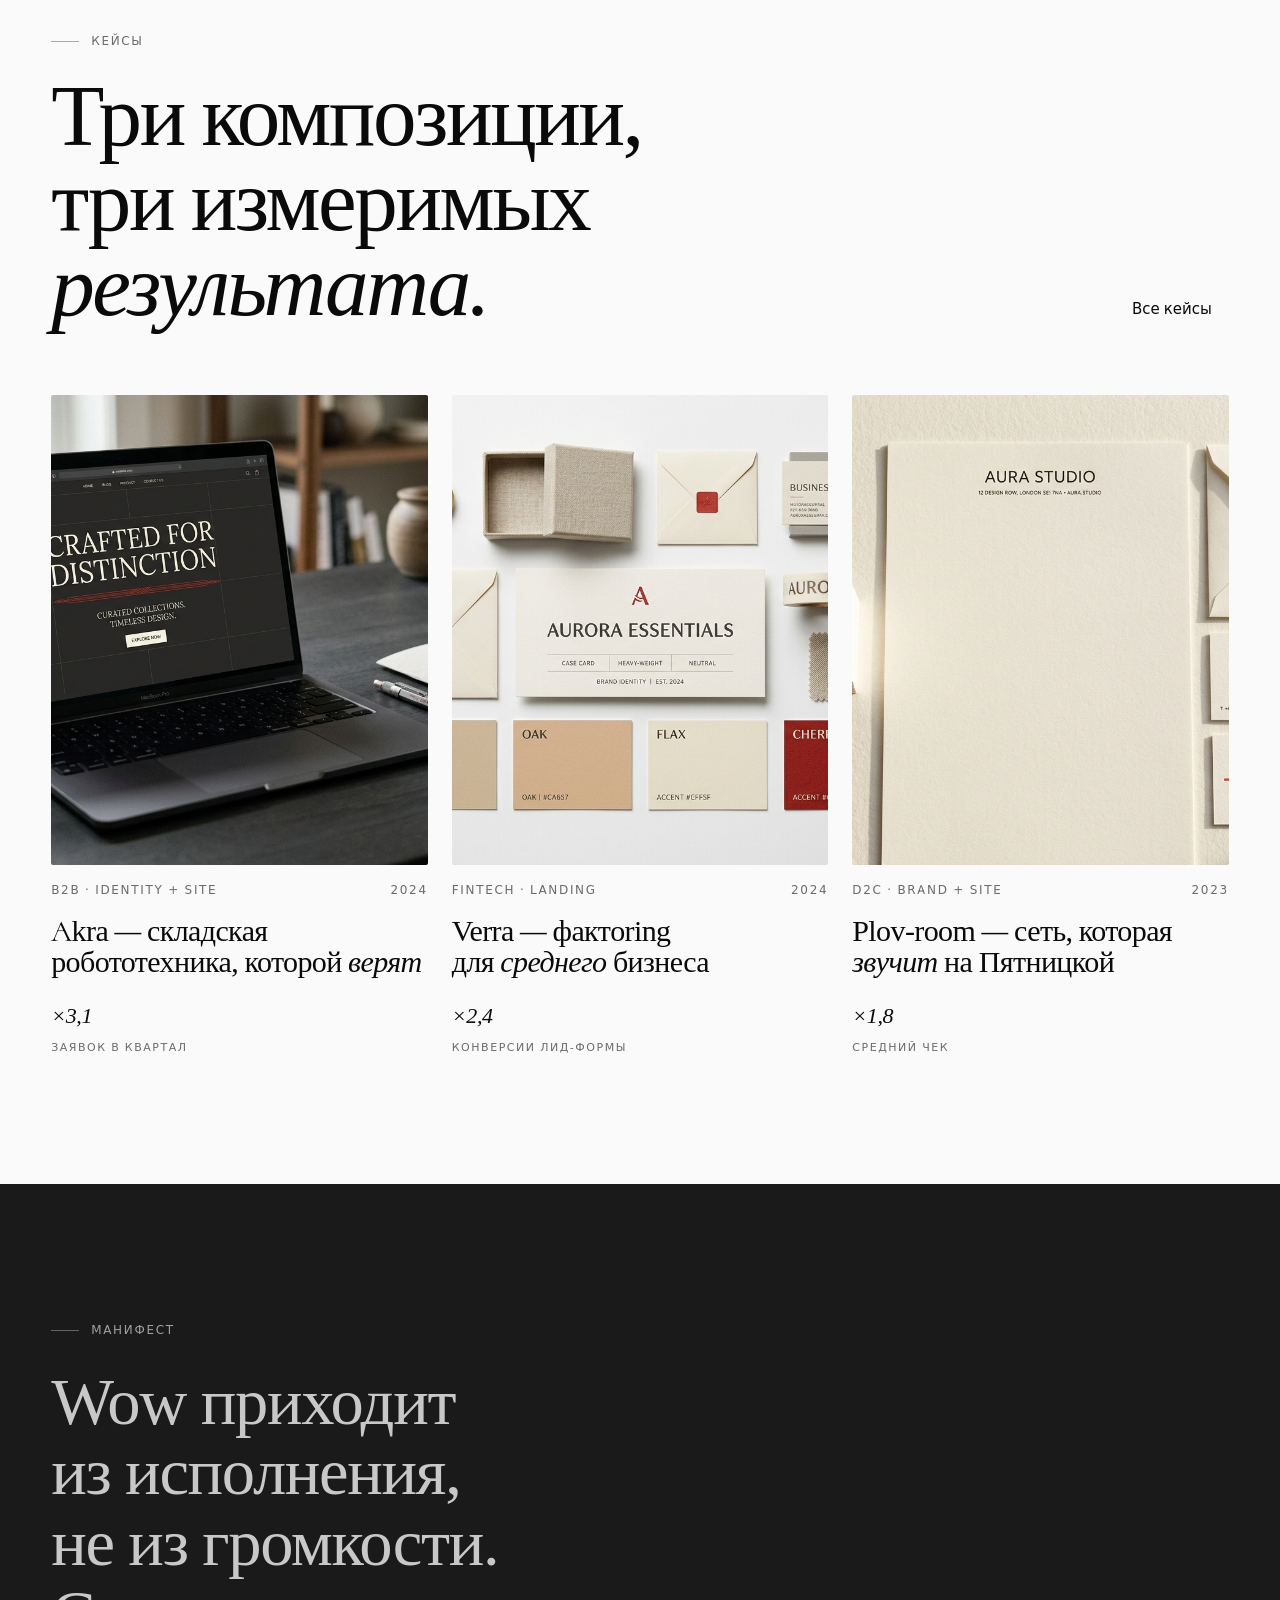
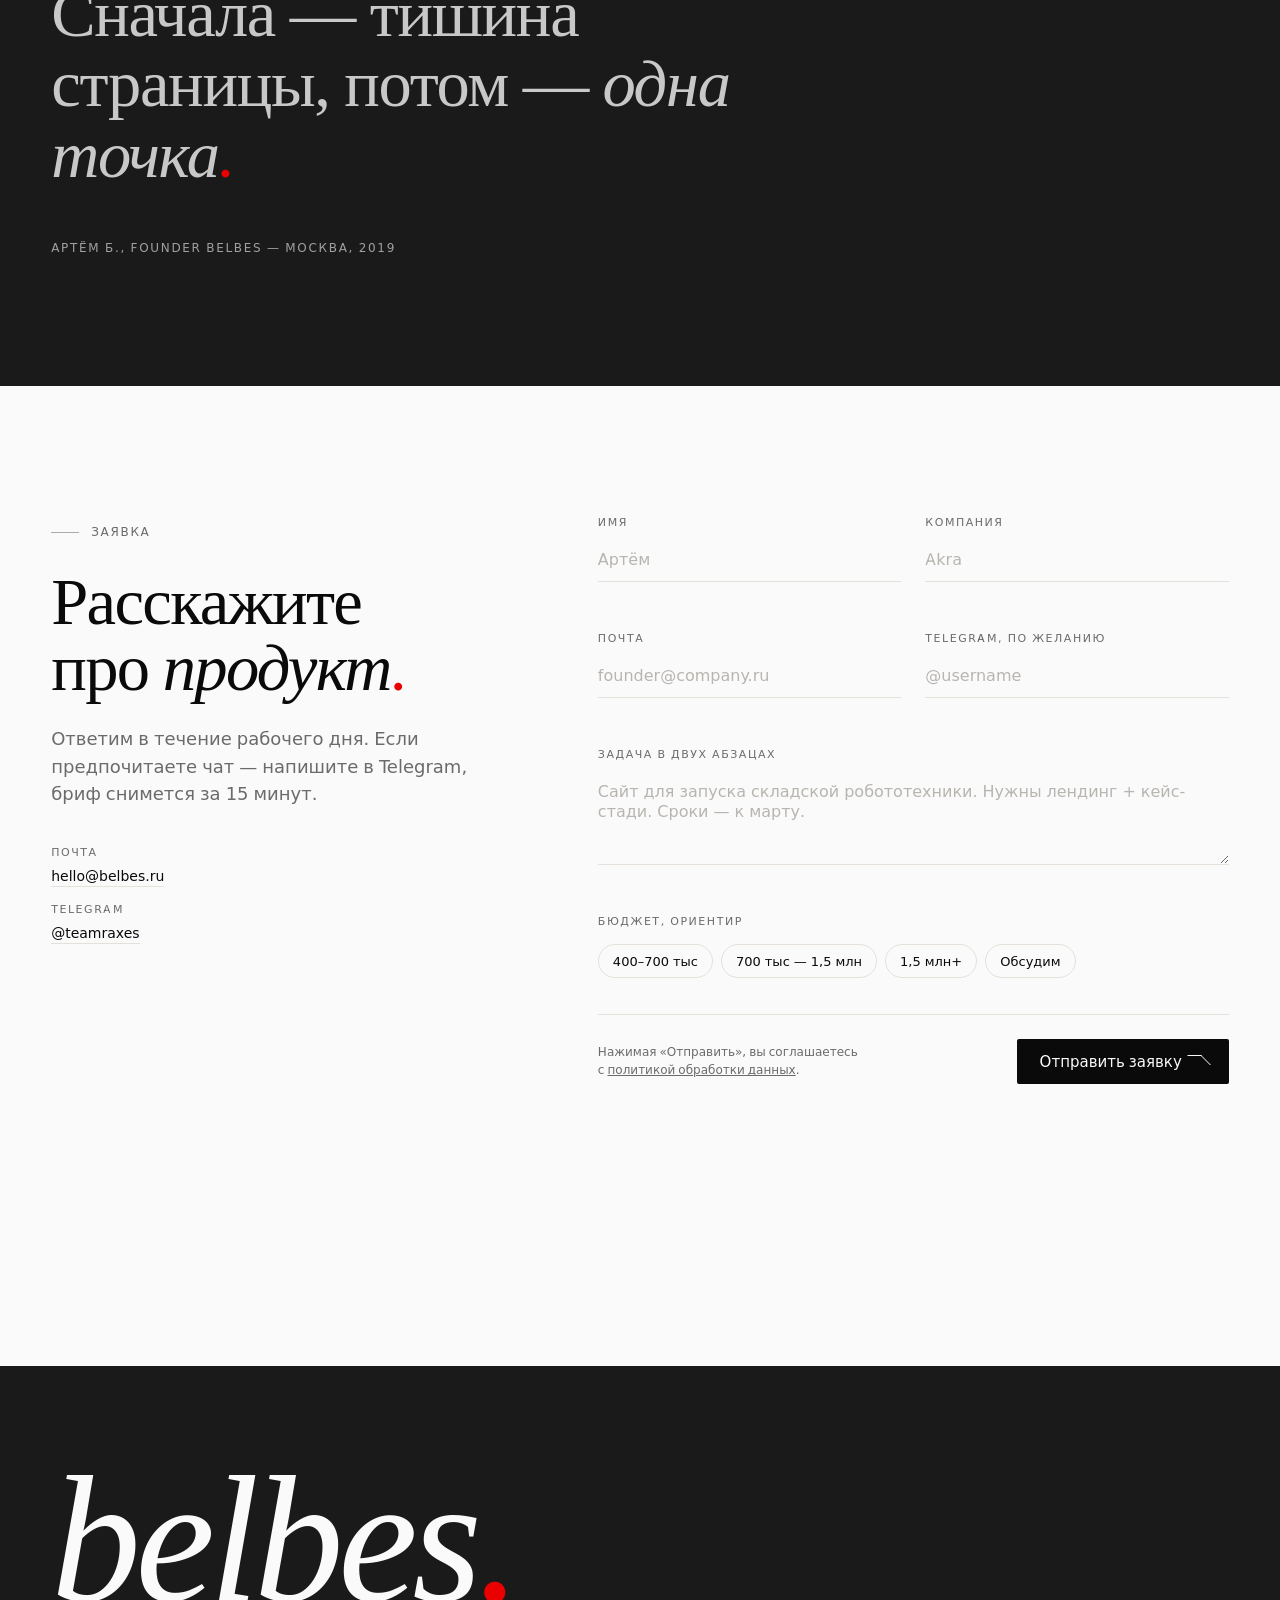
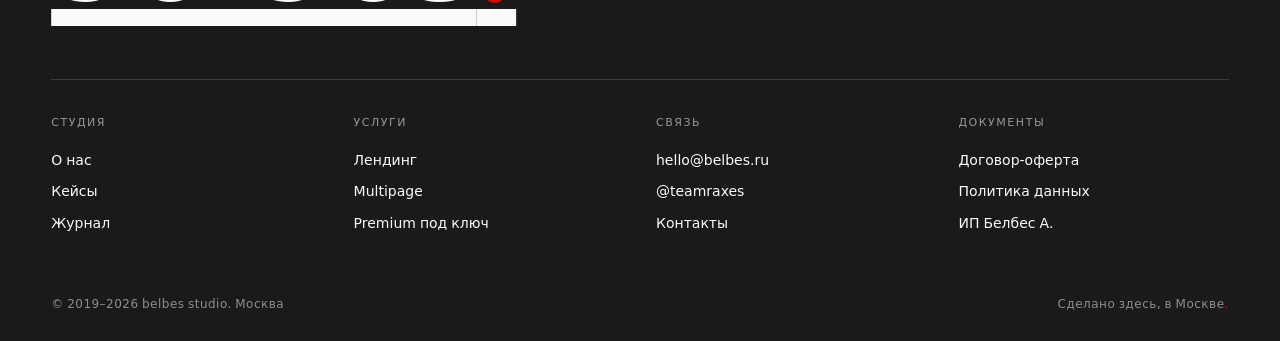
==== commit 9a68ff73: "feat(media): add Kling hero video loop + CSS process-accent animation V6.23 Phase E.5 video tracks f" ====
--- a/index.html
+++ b/index.html
@@ -1,310 +1,312 @@
-<!DOCTYPE html>
-
-<html lang="ru">
-<head>
-<meta charset="utf-8"/>
-<meta content="width=device-width, initial-scale=1" name="viewport"/>
-<title>belbes — сайты для founders</title>
-<meta content="Премиальная цифровая студия для founders. Сайты с продуманной типографикой и точной композицией. Запрос — бриф — макет — сборка." name="description"/>
-<link href="assets/styles.css" rel="stylesheet"/>
-</head>
-<body data-screen-label="/home">
-<div class="site">
-<!-- Header -->
-<header class="site-header">
-<div class="container site-header__inner">
-<a aria-label="belbes — главная" class="wordmark" href="index.html">
-      belbes<span class="dot">.</span>
-</a>
-<nav aria-label="Основное" class="nav">
-<a href="cases.html">Кейсы</a>
-<a href="offerings.html">Тарифы</a>
-<a href="about.html">Студия</a>
-<a href="journal.html">Журнал</a>
-<a href="contacts.html">Контакты</a>
-</nav>
-<a class="btn btn--secondary" href="contacts.html">Оставить заявку</a>
-<button aria-label="Открыть меню" class="nav-toggle" type="button">
-<svg fill="none" stroke="currentColor" stroke-width="1.5" viewbox="0 0 24 24"><path d="M3 7h18M3 17h18"></path></svg>
-</button>
-</div>
-</header>
-<!-- Mobile nav -->
-<div aria-label="Меню" aria-modal="true" class="mobile-nav" role="dialog">
-<div class="mobile-nav__top">
-<a class="wordmark" href="index.html">belbes<span class="dot">.</span></a>
-<button aria-label="Закрыть меню" class="mobile-nav__close btn btn--ghost" type="button">Закрыть</button>
-</div>
-<ul class="mobile-nav__list">
-<li><a href="cases.html"><em>Кейсы</em></a></li>
-<li><a href="offerings.html"><em>Тарифы</em></a></li>
-<li><a href="about.html"><em>Студия</em></a></li>
-<li><a href="journal.html"><em>Журнал</em></a></li>
-<li><a href="contacts.html"><em>Контакты</em></a></li>
-</ul>
-</div>
-<main>
-<!-- Hero -->
-<section class="hero" data-screen-label="home/hero">
-<div class="container">
-<div class="eyebrow">Студия дизайна — Москва, с 2019</div>
-<h1 class="hero__head">
-        Сайты для <em>founders,</em><br/>
-        которые продают<br/>
-        сложный продукт<span class="dot">.</span>
-</h1>
-<p class="hero__sub">
-        Делаем продуманную типографику и точную композицию для команд 5–50 человек. Один проект — одна композиция, одна изюминка.
-      </p>
-<div class="hero__cta">
-<a class="btn btn--primary" href="contacts.html">Оставить заявку
-          <span aria-hidden="true" class="arrow"></span>
-</a>
-<a class="btn btn--ghost" href="https://t.me/teamraxes" rel="noopener" target="_blank">
-          Бриф в Telegram за 15 минут
-        </a>
-</div>
-<!-- Ambient hero media (placeholder for 15–25s muted loop / fallback photo) -->
-<div class="hero__media">
-
-
-<span class="media-caption">Утренний свет. Без людей.</span>
-<img alt="contacts ambient" decoding="async" fetchpriority="high" loading="eager" src="assets/img/contacts-ambient.png" style="width:100%;height:100%;object-fit:cover;display:block;"/></div>
-<!-- Stats / hero meta -->
-<div class="hero__meta">
-<div class="hero__meta-item">
-<div class="num">42</div>
-<div class="label">проекта с 2019. Founder-led команды от 5 до 50 человек.</div>
-</div>
-<div class="hero__meta-item">
-<div class="num">6–8</div>
-<div class="label">недель на премиальный сайт. Бриф, макет, сборка — четыре этапа.</div>
-</div>
-<div class="hero__meta-item">
-<div class="num">×2,4</div>
-<div class="label">средний рост конверсии лид-формы у клиентов после редизайна.</div>
-</div>
-</div>
-</div>
-</section>
-<!-- Process / Approach -->
-<section class="section section--warm" data-screen-label="home/process" id="process">
-<div class="container">
-<div class="eyebrow">Подход</div>
-<h2 class="page-head__title" style="margin-top: 24px; max-width: 18ch;">
-        Четыре этапа<br/>
-        и одна <em>изюминка<span class="dot">.</span></em>
-</h2>
-<p class="hero__sub" style="margin-top: 32px;">
-        Мы не собираем сайт из шаблонов. Каждый проект — это одна композиция, выстроенная вокруг главного сообщения founder'а. Слышим — проектируем — шлифуем — собираем.
-      </p>
-<div class="steps" style="margin-top: 64px;">
-<div class="step">
-<div class="step__num">01</div>
-<h3 class="step__title">Запрос</h3>
-<p class="step__body">Письменный бриф или 30 минут в Zoom. Снимаем продукт, аудиторию, ограничения и tone of voice.</p>
-<div class="step__time">1 неделя</div>
-</div>
-<div class="step">
-<div class="step__num">02</div>
-<h3 class="step__title">Бриф</h3>
-<p class="step__body">Структура страниц, карта смыслов и один-два эскиза композиции. Здесь решаем, где будет та самая изюминка.</p>
-<div class="step__time">1 неделя</div>
-</div>
-<div class="step step--accent">
-<div class="step__num">03</div>
-<h3 class="step__title">Макет</h3>
-<p class="step__body">Полноценный <em>визуальный</em> макет с типографикой, ритмом разделов и готовыми текстами. Без серых блоков и Lorem.</p>
-<div class="step__time">2–3 недели</div>
-</div>
-<div class="step">
-<div class="step__num">04</div>
-<h3 class="step__title">Сборка</h3>
-<p class="step__body">Чистый HTML/CSS или Tilda Zero Block. Передаём код и Figma, не завязываем на себя.</p>
-<div class="step__time">2 недели</div>
-</div>
-</div>
-</div>
-</section>
-<!-- Cases preview -->
-<section class="section" data-screen-label="home/cases-preview" id="cases">
-<div class="container">
-<div style="display:flex; justify-content: space-between; align-items: flex-end; gap: 32px; flex-wrap: wrap; margin-bottom: 64px;">
-<div>
-<div class="eyebrow">Кейсы</div>
-<h2 class="page-head__title" style="margin-top: 24px; max-width: 16ch;">
-            Три композиции,<br/>
-            три измеримых <em>результата.</em>
-</h2>
-</div>
-<a class="btn btn--ghost" href="cases.html">Все кейсы</a>
-</div>
-<div class="cases">
-<a class="case" href="case.html">
-<div class="case__media">
-
-
-<img alt="cases grid item primary" decoding="async" loading="lazy" src="assets/img/cases-grid-item-primary.png" style="width:100%;height:100%;object-fit:cover;display:block;"/></div>
-<div class="case__meta">
-<span>B2B · Identity + Site</span>
-<span>2024</span>
-</div>
-<h3 class="case__title">Akra<em> — </em>складская робототехника, которой <em>верят</em></h3>
-<div class="case__metric">×3,1<small>заявок в квартал</small></div>
-</a>
-<a class="case" href="case.html">
-<div class="case__media">
-
-
-<img alt="cases grid item secondary" decoding="async" loading="lazy" src="assets/img/cases-grid-item-secondary.png" style="width:100%;height:100%;object-fit:cover;display:block;"/></div>
-<div class="case__meta">
-<span>Fintech · Lаnding</span>
-<span>2024</span>
-</div>
-<h3 class="case__title">Verra<em> — </em>фактoring для <em>среднего</em> бизнеса</h3>
-<div class="case__metric">×2,4<small>конверсии лид-формы</small></div>
-</a>
-<a class="case" href="case.html">
-<div class="case__media">
-
-
-<img alt="home cases preview" decoding="async" loading="lazy" src="assets/img/home-cases-preview.png" style="width:100%;height:100%;object-fit:cover;display:block;"/></div>
-<div class="case__meta">
-<span>D2C · Brand + Site</span>
-<span>2023</span>
-</div>
-<h3 class="case__title">Plov‑room<em> — </em>сеть, которая <em>звучит</em> на Пятницкой</h3>
-<div class="case__metric">×1,8<small>средний чек</small></div>
-</a>
-</div>
-</div>
-</section>
-<!-- Manifesto / deep section -->
-<section class="section section--deep" data-screen-label="home/manifesto">
-<div class="container">
-<div class="eyebrow">Манифест</div>
-<p class="manifesto" style="margin-top: 28px;">
-        Wow приходит из исполнения,<br/>
-        не из громкости. Сначала — тишина<br/>
-        страницы, потом — <em>одна точка</em><span class="dot">.</span>
-</p>
-<div class="manifesto__sig">Артём Б., founder belbes — Москва, 2019</div>
-</div>
-</section>
-<!-- Final CTA -->
-<section class="section" data-screen-label="home/cta" id="cta">
-<div class="container">
-<div class="lead">
-<div class="lead__intro">
-<div class="eyebrow">Заявка</div>
-<h2 style="margin-top: 28px;">
-            Расскажите про <em>продукт<span class="dot">.</span></em>
-</h2>
-<p>
-            Ответим в течение рабочего дня. Если предпочитаете чат — напишите в Telegram, бриф снимется за 15 минут.
-          </p>
-<div class="lead__contact">
-<div>
-<span class="label">Почта</span>
-<a href="mailto:hello@belbes.ru">hello@belbes.ru</a>
-</div>
-<div>
-<span class="label">Telegram</span>
-<a href="https://t.me/teamraxes" rel="noopener" target="_blank">@teamraxes</a>
-</div>
-</div>
-</div>
-<form class="form" novalidate="">
-<div class="form__body" style="display: contents;">
-<div class="field">
-<label class="field__label" for="name">Имя</label>
-<input class="field__input" data-required="" data-required-msg="Как к вам обращаться?" id="name" name="name" placeholder="Артём" type="text"/>
-<div aria-live="polite" class="field__error"></div>
-</div>
-<div class="field">
-<label class="field__label" for="company">Компания</label>
-<input class="field__input" id="company" name="company" placeholder="Akra" type="text"/>
-<div aria-live="polite" class="field__error"></div>
-</div>
-<div class="field">
-<label class="field__label" for="email">Почта</label>
-<input class="field__input" data-required="" data-required-msg="Куда отправить ответ?" id="email" name="email" placeholder="founder@company.ru" type="email"/>
-<div aria-live="polite" class="field__error"></div>
-</div>
-<div class="field">
-<label class="field__label" for="tg">Telegram, по желанию</label>
-<input class="field__input" id="tg" name="tg" placeholder="@username" type="text"/>
-<div aria-live="polite" class="field__error"></div>
-</div>
-<div class="field field--full">
-<label class="field__label" for="task">Задача в двух абзацах</label>
-<textarea class="field__textarea" data-required="" data-required-msg="Несколько строк хватит для начала." id="task" name="task" placeholder="Сайт для запуска складской робототехники. Нужны лендинг + кейс-стади. Сроки — к марту."></textarea>
-<div aria-live="polite" class="field__error"></div>
-</div>
-<div class="field field--full">
-<span class="field__label">Бюджет, ориентир</span>
-<div aria-label="Бюджет" class="budget-chips" role="group">
-<button aria-pressed="false" class="budget-chip" data-value="400-700" type="button">400–700 тыс</button>
-<button aria-pressed="false" class="budget-chip" data-value="700-1500" type="button">700 тыс — 1,5 млн</button>
-<button aria-pressed="false" class="budget-chip" data-value="1500+" type="button">1,5 млн+</button>
-<button aria-pressed="false" class="budget-chip" data-value="discuss" type="button">Обсудим</button>
-<input name="budget" type="hidden" value=""/>
-</div>
-</div>
-<div class="form__submit">
-<p class="form__note">Нажимая «Отправить», вы соглашаетесь с <a href="#">политикой обработки данных</a>.</p>
-<button class="btn btn--primary" type="submit">Отправить заявку
-                <span aria-hidden="true" class="arrow"></span>
-</button>
-</div>
-</div>
-<div aria-live="polite" class="form__success is-hidden">
-<span aria-hidden="true" class="check">✓</span>
-<h3>Спасибо, <span data-name-out="">founder</span><span class="t-accent">.</span></h3>
-<p>Ответим письмом в течение рабочего дня. Если срочно — <a href="https://t.me/teamraxes" rel="noopener" target="_blank">@teamraxes</a> в Telegram.</p>
-</div>
-</form>
-</div>
-</div>
-</section>
-</main>
-<!-- Footer -->
-<footer class="site-footer">
-<div class="container">
-<a class="site-footer__wordmark" href="index.html">belbes<span class="dot">.</span></a>
-<div class="site-footer__row">
-<div class="site-footer__col">
-<h4>Студия</h4>
-<a href="about.html">О нас</a>
-<a href="cases.html">Кейсы</a>
-<a href="journal.html">Журнал</a>
-</div>
-<div class="site-footer__col">
-<h4>Услуги</h4>
-<a href="offerings.html">Лендинг</a>
-<a href="offerings.html">Multipage</a>
-<a href="offerings.html">Premium под ключ</a>
-</div>
-<div class="site-footer__col">
-<h4>Связь</h4>
-<a href="mailto:hello@belbes.ru">hello@belbes.ru</a>
-<a href="https://t.me/teamraxes" rel="noopener" target="_blank">@teamraxes</a>
-<a href="contacts.html">Контакты</a>
-</div>
-<div class="site-footer__col">
-<h4>Документы</h4>
-<a href="#">Договор-оферта</a>
-<a href="#">Политика данных</a>
-<a href="#">ИП Белбес А.</a>
-</div>
-</div>
-<div class="site-footer__legal">
-<div>© 2019–2026 belbes studio. Москва</div>
-<div>Сделано здесь, в Москве<span style="color: var(--accent);">.</span></div>
-</div>
-</div>
-</footer>
-</div>
-<script src="assets/site.js"></script>
-</body>
-</html>
+<!DOCTYPE html>
+
+<html lang="ru">
+<head>
+<meta charset="utf-8"/>
+<meta content="width=device-width, initial-scale=1" name="viewport"/>
+<title>belbes — сайты для founders</title>
+<meta content="Премиальная цифровая студия для founders. Сайты с продуманной типографикой и точной композицией. Запрос — бриф — макет — сборка." name="description"/>
+<link href="assets/styles.css" rel="stylesheet"/>
+</head>
+<body data-screen-label="/home">
+<div class="site">
+<!-- Header -->
+<header class="site-header">
+<div class="container site-header__inner">
+<a aria-label="belbes — главная" class="wordmark" href="index.html">
+      belbes<span class="dot">.</span>
+</a>
+<nav aria-label="Основное" class="nav">
+<a href="cases.html">Кейсы</a>
+<a href="offerings.html">Тарифы</a>
+<a href="about.html">Студия</a>
+<a href="journal.html">Журнал</a>
+<a href="contacts.html">Контакты</a>
+</nav>
+<a class="btn btn--secondary" href="contacts.html">Оставить заявку</a>
+<button aria-label="Открыть меню" class="nav-toggle" type="button">
+<svg fill="none" stroke="currentColor" stroke-width="1.5" viewbox="0 0 24 24"><path d="M3 7h18M3 17h18"></path></svg>
+</button>
+</div>
+</header>
+<!-- Mobile nav -->
+<div aria-label="Меню" aria-modal="true" class="mobile-nav" role="dialog">
+<div class="mobile-nav__top">
+<a class="wordmark" href="index.html">belbes<span class="dot">.</span></a>
+<button aria-label="Закрыть меню" class="mobile-nav__close btn btn--ghost" type="button">Закрыть</button>
+</div>
+<ul class="mobile-nav__list">
+<li><a href="cases.html"><em>Кейсы</em></a></li>
+<li><a href="offerings.html"><em>Тарифы</em></a></li>
+<li><a href="about.html"><em>Студия</em></a></li>
+<li><a href="journal.html"><em>Журнал</em></a></li>
+<li><a href="contacts.html"><em>Контакты</em></a></li>
+</ul>
+</div>
+<main>
+<!-- Hero -->
+<section class="hero" data-screen-label="home/hero">
+<div class="container">
+<div class="eyebrow">Студия дизайна — Москва, с 2019</div>
+<h1 class="hero__head">
+        Сайты для <em>founders,</em><br/>
+        которые продают<br/>
+        сложный продукт<span class="dot">.</span>
+</h1>
+<p class="hero__sub">
+        Делаем продуманную типографику и точную композицию для команд 5–50 человек. Один проект — одна композиция, одна изюминка.
+      </p>
+<div class="hero__cta">
+<a class="btn btn--primary" href="contacts.html">Оставить заявку
+          <span aria-hidden="true" class="arrow"></span>
+</a>
+<a class="btn btn--ghost" href="https://t.me/teamraxes" rel="noopener" target="_blank">
+          Бриф в Telegram за 15 минут
+        </a>
+</div>
+<!-- Ambient hero media (placeholder for 15–25s muted loop / fallback photo) -->
+<div class="hero__media">
+
+
+<span class="media-caption">Утренний свет. Без людей.</span>
+<video autoplay loop muted playsinline preload="metadata" poster="assets/video/home-hero-video-poster.jpg" aria-label="Ambient studio loop" style="width:100%;height:100%;object-fit:cover;display:block;position:absolute;inset:0;z-index:0;"><source src="assets/video/home-hero-video.mp4" type="video/mp4"/></video></div>
+<!-- Stats / hero meta -->
+<div class="hero__meta">
+<div class="hero__meta-item">
+<div class="num">42</div>
+<div class="label">проекта с 2019. Founder-led команды от 5 до 50 человек.</div>
+</div>
+<div class="hero__meta-item">
+<div class="num">6–8</div>
+<div class="label">недель на премиальный сайт. Бриф, макет, сборка — четыре этапа.</div>
+</div>
+<div class="hero__meta-item">
+<div class="num">×2,4</div>
+<div class="label">средний рост конверсии лид-формы у клиентов после редизайна.</div>
+</div>
+</div>
+</div>
+</section>
+<!-- Process / Approach -->
+<section class="section section--warm" data-screen-label="home/process" id="process">
+<div class="container">
+<div class="eyebrow">Подход</div>
+<h2 class="page-head__title" style="margin-top: 24px; max-width: 18ch;">
+        Четыре этапа<br/>
+        и одна <em>изюминка<span class="dot">.</span></em>
+</h2>
+<p class="hero__sub" style="margin-top: 32px;">
+        Мы не собираем сайт из шаблонов. Каждый проект — это одна композиция, выстроенная вокруг главного сообщения founder'а. Слышим — проектируем — шлифуем — собираем.
+      </p>
+<div class="steps" style="margin-top: 64px;">
+<div class="step">
+<div class="step__num">01</div>
+<h3 class="step__title">Запрос</h3>
+<p class="step__body">Письменный бриф или 30 минут в Zoom. Снимаем продукт, аудиторию, ограничения и tone of voice.</p>
+<div class="step__time">1 неделя</div>
+</div>
+<div class="step">
+<div class="step__num">02</div>
+<h3 class="step__title">Бриф</h3>
+<p class="step__body">Структура страниц, карта смыслов и один-два эскиза композиции. Здесь решаем, где будет та самая изюминка.</p>
+<div class="step__time">1 неделя</div>
+</div>
+<div class="step step--accent">
+<div class="step__num">03</div>
+<h3 class="step__title">Макет</h3>
+<p class="step__body">Полноценный <em>визуальный</em> макет с типографикой, ритмом разделов и готовыми текстами. Без серых блоков и Lorem.</p>
+<div class="step__time">2–3 недели</div>
+</div>
+<div class="step">
+<div class="step__num">04</div>
+<h3 class="step__title">Сборка</h3>
+<p class="step__body">Чистый HTML/CSS или Tilda Zero Block. Передаём код и Figma, не завязываем на себя.</p>
+<div class="step__time">2 недели</div>
+</div>
+</div>
+
+<div class="process__accent" style="margin-top:48px;"><div class="anim-process-accent" data-role="process-accent" data-anim-label="The page's one izюминка: a macro pencil tip drawing a construction grid, revealed by a precise clip-path wipe as the pro" aria-hidden="true"></div></div>
+</div>
+</section>
+<!-- Cases preview -->
+<section class="section" data-screen-label="home/cases-preview" id="cases">
+<div class="container">
+<div style="display:flex; justify-content: space-between; align-items: flex-end; gap: 32px; flex-wrap: wrap; margin-bottom: 64px;">
+<div>
+<div class="eyebrow">Кейсы</div>
+<h2 class="page-head__title" style="margin-top: 24px; max-width: 16ch;">
+            Три композиции,<br/>
+            три измеримых <em>результата.</em>
+</h2>
+</div>
+<a class="btn btn--ghost" href="cases.html">Все кейсы</a>
+</div>
+<div class="cases">
+<a class="case" href="case.html">
+<div class="case__media">
+
+
+<img alt="cases grid item primary" decoding="async" loading="lazy" src="assets/img/cases-grid-item-primary.png" style="width:100%;height:100%;object-fit:cover;display:block;"/></div>
+<div class="case__meta">
+<span>B2B · Identity + Site</span>
+<span>2024</span>
+</div>
+<h3 class="case__title">Akra<em> — </em>складская робототехника, которой <em>верят</em></h3>
+<div class="case__metric">×3,1<small>заявок в квартал</small></div>
+</a>
+<a class="case" href="case.html">
+<div class="case__media">
+
+
+<img alt="cases grid item secondary" decoding="async" loading="lazy" src="assets/img/cases-grid-item-secondary.png" style="width:100%;height:100%;object-fit:cover;display:block;"/></div>
+<div class="case__meta">
+<span>Fintech · Lаnding</span>
+<span>2024</span>
+</div>
+<h3 class="case__title">Verra<em> — </em>фактoring для <em>среднего</em> бизнеса</h3>
+<div class="case__metric">×2,4<small>конверсии лид-формы</small></div>
+</a>
+<a class="case" href="case.html">
+<div class="case__media">
+
+
+<img alt="home cases preview" decoding="async" loading="lazy" src="assets/img/home-cases-preview.png" style="width:100%;height:100%;object-fit:cover;display:block;"/></div>
+<div class="case__meta">
+<span>D2C · Brand + Site</span>
+<span>2023</span>
+</div>
+<h3 class="case__title">Plov‑room<em> — </em>сеть, которая <em>звучит</em> на Пятницкой</h3>
+<div class="case__metric">×1,8<small>средний чек</small></div>
+</a>
+</div>
+</div>
+</section>
+<!-- Manifesto / deep section -->
+<section class="section section--deep" data-screen-label="home/manifesto">
+<div class="container">
+<div class="eyebrow">Манифест</div>
+<p class="manifesto" style="margin-top: 28px;">
+        Wow приходит из исполнения,<br/>
+        не из громкости. Сначала — тишина<br/>
+        страницы, потом — <em>одна точка</em><span class="dot">.</span>
+</p>
+<div class="manifesto__sig">Артём Б., founder belbes — Москва, 2019</div>
+</div>
+</section>
+<!-- Final CTA -->
+<section class="section" data-screen-label="home/cta" id="cta">
+<div class="container">
+<div class="lead">
+<div class="lead__intro">
+<div class="eyebrow">Заявка</div>
+<h2 style="margin-top: 28px;">
+            Расскажите про <em>продукт<span class="dot">.</span></em>
+</h2>
+<p>
+            Ответим в течение рабочего дня. Если предпочитаете чат — напишите в Telegram, бриф снимется за 15 минут.
+          </p>
+<div class="lead__contact">
+<div>
+<span class="label">Почта</span>
+<a href="mailto:hello@belbes.ru">hello@belbes.ru</a>
+</div>
+<div>
+<span class="label">Telegram</span>
+<a href="https://t.me/teamraxes" rel="noopener" target="_blank">@teamraxes</a>
+</div>
+</div>
+</div>
+<form class="form" novalidate="">
+<div class="form__body" style="display: contents;">
+<div class="field">
+<label class="field__label" for="name">Имя</label>
+<input class="field__input" data-required="" data-required-msg="Как к вам обращаться?" id="name" name="name" placeholder="Артём" type="text"/>
+<div aria-live="polite" class="field__error"></div>
+</div>
+<div class="field">
+<label class="field__label" for="company">Компания</label>
+<input class="field__input" id="company" name="company" placeholder="Akra" type="text"/>
+<div aria-live="polite" class="field__error"></div>
+</div>
+<div class="field">
+<label class="field__label" for="email">Почта</label>
+<input class="field__input" data-required="" data-required-msg="Куда отправить ответ?" id="email" name="email" placeholder="founder@company.ru" type="email"/>
+<div aria-live="polite" class="field__error"></div>
+</div>
+<div class="field">
+<label class="field__label" for="tg">Telegram, по желанию</label>
+<input class="field__input" id="tg" name="tg" placeholder="@username" type="text"/>
+<div aria-live="polite" class="field__error"></div>
+</div>
+<div class="field field--full">
+<label class="field__label" for="task">Задача в двух абзацах</label>
+<textarea class="field__textarea" data-required="" data-required-msg="Несколько строк хватит для начала." id="task" name="task" placeholder="Сайт для запуска складской робототехники. Нужны лендинг + кейс-стади. Сроки — к марту."></textarea>
+<div aria-live="polite" class="field__error"></div>
+</div>
+<div class="field field--full">
+<span class="field__label">Бюджет, ориентир</span>
+<div aria-label="Бюджет" class="budget-chips" role="group">
+<button aria-pressed="false" class="budget-chip" data-value="400-700" type="button">400–700 тыс</button>
+<button aria-pressed="false" class="budget-chip" data-value="700-1500" type="button">700 тыс — 1,5 млн</button>
+<button aria-pressed="false" class="budget-chip" data-value="1500+" type="button">1,5 млн+</button>
+<button aria-pressed="false" class="budget-chip" data-value="discuss" type="button">Обсудим</button>
+<input name="budget" type="hidden" value=""/>
+</div>
+</div>
+<div class="form__submit">
+<p class="form__note">Нажимая «Отправить», вы соглашаетесь с <a href="#">политикой обработки данных</a>.</p>
+<button class="btn btn--primary" type="submit">Отправить заявку
+                <span aria-hidden="true" class="arrow"></span>
+</button>
+</div>
+</div>
+<div aria-live="polite" class="form__success is-hidden">
+<span aria-hidden="true" class="check">✓</span>
+<h3>Спасибо, <span data-name-out="">founder</span><span class="t-accent">.</span></h3>
+<p>Ответим письмом в течение рабочего дня. Если срочно — <a href="https://t.me/teamraxes" rel="noopener" target="_blank">@teamraxes</a> в Telegram.</p>
+</div>
+</form>
+</div>
+</div>
+</section>
+</main>
+<!-- Footer -->
+<footer class="site-footer">
+<div class="container">
+<a class="site-footer__wordmark" href="index.html">belbes<span class="dot">.</span></a>
+<div class="site-footer__row">
+<div class="site-footer__col">
+<h4>Студия</h4>
+<a href="about.html">О нас</a>
+<a href="cases.html">Кейсы</a>
+<a href="journal.html">Журнал</a>
+</div>
+<div class="site-footer__col">
+<h4>Услуги</h4>
+<a href="offerings.html">Лендинг</a>
+<a href="offerings.html">Multipage</a>
+<a href="offerings.html">Premium под ключ</a>
+</div>
+<div class="site-footer__col">
+<h4>Связь</h4>
+<a href="mailto:hello@belbes.ru">hello@belbes.ru</a>
+<a href="https://t.me/teamraxes" rel="noopener" target="_blank">@teamraxes</a>
+<a href="contacts.html">Контакты</a>
+</div>
+<div class="site-footer__col">
+<h4>Документы</h4>
+<a href="#">Договор-оферта</a>
+<a href="#">Политика данных</a>
+<a href="#">ИП Белбес А.</a>
+</div>
+</div>
+<div class="site-footer__legal">
+<div>© 2019–2026 belbes studio. Москва</div>
+<div>Сделано здесь, в Москве<span style="color: var(--accent);">.</span></div>
+</div>
+</div>
+</footer>
+</div>
+<script src="assets/site.js"></script>
+</body>
+</html>
--- a/assets/styles.css
+++ b/assets/styles.css
@@ -1,1306 +1,1335 @@
-/* ─────────────────────────────────────────────────────────────────
-   Belbes — site styles
-   Editorial typography. Single accent. Generous space.
-   ───────────────────────────────────────────────────────────────── */
-@import url("./tokens.css");
-
-* { box-sizing: border-box; }
-html, body { margin: 0; padding: 0; }
-html { scroll-behavior: smooth; }
-body {
-  background: var(--bg);
-  color: var(--fg);
-  font-family: var(--font-body);
-  font-size: var(--t-body);
-}
-
-img, svg { display: block; max-width: 100%; }
-a { color: inherit; }
-
-/* ── Layout ─────────────────────────────────────────────────────── */
-.site { min-height: 100vh; display: flex; flex-direction: column; }
-.site main { flex: 1; }
-.container {
-  max-width: var(--max-width);
-  margin: 0 auto;
-  padding-left: var(--gutter);
-  padding-right: var(--gutter);
-}
-.container--narrow {
-  max-width: 920px;
-  margin: 0 auto;
-  padding-left: var(--gutter);
-  padding-right: var(--gutter);
-}
-.section {
-  padding-top: clamp(72px, 10vw, 144px);
-  padding-bottom: clamp(72px, 10vw, 144px);
-}
-.section--tight {
-  padding-top: clamp(48px, 6vw, 96px);
-  padding-bottom: clamp(48px, 6vw, 96px);
-}
-.section--warm { background: var(--bg-warm); }
-.section--deep { background: var(--tm-canvas-deep); color: var(--bg); }
-.section--deep .t-eyebrow,
-.section--deep .eyebrow { color: rgba(250, 250, 250, 0.6); }
-.section--deep p { color: rgba(250, 250, 250, 0.78); }
-.section--deep h1,
-.section--deep h2,
-.section--deep h3 { color: var(--bg); }
-.section--deep .rule,
-.section--deep hr { background: var(--tm-rule-inverse); }
-
-hr.rule { height: 1px; background: var(--rule); border: 0; margin: 0; }
-
-/* ── Eyebrow w/ leading rule ────────────────────────────────────── */
-.eyebrow {
-  font-family: var(--font-body);
-  font-weight: 500;
-  font-size: 12px;
-  letter-spacing: 0.14em;
-  text-transform: uppercase;
-  color: var(--fg-muted);
-  display: inline-flex;
-  align-items: center;
-  gap: 12px;
-}
-.eyebrow::before {
-  content: "";
-  display: inline-block;
-  width: 28px; height: 1px;
-  background: currentColor;
-  opacity: 0.55;
-}
-.eyebrow--bare::before { display: none; }
-
-/* ── Header ─────────────────────────────────────────────────────── */
-.site-header {
-  position: sticky;
-  top: 0;
-  z-index: 50;
-  background: rgba(250, 250, 250, 0.7);
-  backdrop-filter: blur(18px);
-  -webkit-backdrop-filter: blur(18px);
-  border-bottom: 1px solid transparent;
-  transition: border-color var(--dur-base) var(--ease-editorial),
-              background var(--dur-base) var(--ease-editorial);
-}
-.site-header.is-scrolled { border-bottom-color: var(--rule); }
-.site-header__inner {
-  display: flex;
-  align-items: center;
-  justify-content: space-between;
-  gap: 24px;
-  padding-top: 20px;
-  padding-bottom: 20px;
-}
-.wordmark {
-  font-family: var(--font-display);
-  font-style: italic;
-  font-weight: 400;
-  font-size: 30px;
-  line-height: 1;
-  letter-spacing: -0.02em;
-  color: var(--fg);
-  text-decoration: none;
-  display: inline-flex;
-  align-items: baseline;
-}
-.wordmark .dot { color: var(--accent); font-style: italic; }
-.nav {
-  display: flex;
-  align-items: center;
-  gap: 32px;
-}
-.nav a {
-  position: relative;
-  font-size: 14px;
-  font-weight: 500;
-  color: var(--fg);
-  text-decoration: none;
-  padding-bottom: 3px;
-}
-.nav a::after {
-  content: "";
-  position: absolute;
-  left: 0; right: 0; bottom: 0;
-  height: 1px;
-  background: var(--fg);
-  transform: scaleX(0);
-  transform-origin: left center;
-  transition: transform var(--dur-base) var(--ease-editorial);
-}
-.nav a:hover::after,
-.nav a[aria-current="page"]::after { transform: scaleX(1); }
-
-/* mobile nav toggle */
-.nav-toggle {
-  display: none;
-  background: transparent;
-  border: 0;
-  padding: 8px;
-  cursor: pointer;
-  color: var(--fg);
-}
-.nav-toggle svg { width: 22px; height: 22px; }
-
-/* ── Buttons ────────────────────────────────────────────────────── */
-.btn {
-  display: inline-flex;
-  align-items: center;
-  gap: 10px;
-  padding: 14px 22px;
-  font-family: var(--font-body);
-  font-size: 15px;
-  font-weight: 500;
-  line-height: 1;
-  border-radius: 2px;
-  border: 1px solid transparent;
-  cursor: pointer;
-  text-decoration: none;
-  color: inherit;
-  transition: background var(--dur-fast) var(--ease-editorial),
-              color var(--dur-fast) var(--ease-editorial),
-              border-color var(--dur-fast) var(--ease-editorial),
-              transform 80ms var(--ease-editorial);
-}
-.btn:active { transform: scale(0.98); }
-.btn--primary { background: var(--fg); color: var(--bg); }
-.btn--primary:hover { background: #000; }
-.btn--secondary { background: transparent; color: var(--fg); border-color: var(--fg); }
-.btn--secondary:hover { background: var(--fg); color: var(--bg); }
-.btn--ghost { background: transparent; color: var(--fg); padding-left: 0; padding-right: 0; }
-.btn--ghost::after {
-  content: "";
-  height: 1px;
-  background: currentColor;
-  flex: 1;
-  margin-left: 6px;
-  max-width: 24px;
-  transition: max-width var(--dur-base) var(--ease-editorial);
-}
-.btn--ghost:hover::after { max-width: 48px; }
-.btn--on-deep.btn--secondary { color: var(--bg); border-color: rgba(250,250,250,0.6); }
-.btn--on-deep.btn--secondary:hover { background: var(--bg); color: var(--fg); }
-.btn .arrow {
-  display: inline-block;
-  width: 14px; height: 10px;
-  border-top: 1px solid currentColor;
-  border-right: 1px solid currentColor;
-  transform: skew(45deg);
-  transform-origin: right center;
-  position: relative;
-  top: -1px;
-}
-
-/* ── Hero (home) ────────────────────────────────────────────────── */
-.hero {
-  padding-top: clamp(56px, 8vw, 128px);
-  padding-bottom: clamp(72px, 11vw, 160px);
-  position: relative;
-}
-.hero__head {
-  font-family: var(--font-display);
-  font-weight: 400;
-  font-size: clamp(56px, 9.4vw, 152px);
-  line-height: 0.96;
-  letter-spacing: -0.03em;
-  max-width: 16ch;
-  text-wrap: balance;
-  margin: 24px 0 0;
-}
-.hero__head em { font-style: italic; font-weight: 400; }
-.hero__head .dot { color: var(--accent); font-style: italic; }
-.hero__sub {
-  margin-top: 40px;
-  font-size: 18px;
-  line-height: 1.55;
-  color: var(--fg-muted);
-  max-width: 44ch;
-}
-.hero__cta {
-  margin-top: 40px;
-  display: flex;
-  align-items: center;
-  gap: 18px;
-  flex-wrap: wrap;
-}
-
-/* hero ambient panel — full-bleed-ish image placeholder */
-.hero__media {
-  margin-top: clamp(56px, 8vw, 112px);
-  aspect-ratio: 16 / 7;
-  background: var(--bg-warm);
-  position: relative;
-  overflow: hidden;
-  border-radius: 2px;
-}
-.hero__media-art {
-  position: absolute;
-  inset: 0;
-  display: block;
-}
-.media-caption {
-  position: absolute;
-  left: 24px;
-  bottom: 20px;
-  font-family: var(--font-body);
-  font-size: 11px;
-  letter-spacing: 0.14em;
-  text-transform: uppercase;
-  color: var(--fg-muted);
-  display: flex;
-  align-items: center;
-  gap: 10px;
-  z-index: 2;
-}
-.media-caption::before {
-  content: "";
-  display: inline-block;
-  width: 6px; height: 6px;
-  border-radius: 999px;
-  background: var(--accent);
-}
-.media-caption--inverse { color: rgba(250, 250, 250, 0.7); }
-
-.hero__meta {
-  display: grid;
-  grid-template-columns: repeat(3, minmax(0, 1fr));
-  gap: 48px;
-  border-top: 1px solid var(--rule);
-  padding-top: 28px;
-  margin-top: clamp(56px, 8vw, 112px);
-}
-.hero__meta-item .num {
-  font-family: var(--font-display);
-  font-style: italic;
-  font-size: 56px;
-  line-height: 1;
-  letter-spacing: -0.025em;
-}
-.hero__meta-item .label {
-  font-size: 13px;
-  color: var(--fg-muted);
-  max-width: 30ch;
-  margin-top: 12px;
-  line-height: 1.55;
-}
-
-/* ── Page header (interior pages) ───────────────────────────────── */
-.page-head {
-  padding-top: clamp(48px, 6vw, 96px);
-  padding-bottom: clamp(48px, 6vw, 96px);
-}
-.page-head__eyebrow { margin-bottom: 28px; }
-.page-head__title {
-  font-family: var(--font-display);
-  font-weight: 400;
-  font-size: clamp(48px, 6.8vw, 112px);
-  line-height: 0.98;
-  letter-spacing: -0.028em;
-  max-width: 18ch;
-  text-wrap: balance;
-  margin: 0;
-}
-.page-head__title em { font-style: italic; }
-.page-head__title .dot { color: var(--accent); }
-.page-head__lede {
-  margin-top: 36px;
-  font-size: 19px;
-  line-height: 1.55;
-  color: var(--fg-muted);
-  max-width: 48ch;
-}
-
-/* ── Process / steps ────────────────────────────────────────────── */
-.steps {
-  display: grid;
-  grid-template-columns: repeat(4, minmax(0, 1fr));
-  gap: 0;
-  border-top: 1px solid var(--rule);
-}
-.step {
-  padding: 36px 28px 36px 0;
-  border-right: 1px solid var(--rule);
-  display: flex;
-  flex-direction: column;
-  gap: 16px;
-  min-height: 280px;
-  position: relative;
-}
-.step:last-child { border-right: 0; padding-right: 0; }
-.step__num {
-  font-family: var(--font-display);
-  font-style: italic;
-  font-size: 56px;
-  line-height: 1;
-  letter-spacing: -0.025em;
-}
-.step__title {
-  font-family: var(--font-display);
-  font-size: 26px;
-  line-height: 1.1;
-  letter-spacing: -0.015em;
-  margin: 0;
-}
-.step__body {
-  font-size: 15px;
-  color: var(--fg-muted);
-  line-height: 1.55;
-  margin: 0;
-  max-width: 26ch;
-}
-.step__time {
-  margin-top: auto;
-  font-size: 11px;
-  letter-spacing: 0.14em;
-  text-transform: uppercase;
-  color: var(--fg-muted);
-}
-.step--accent .step__num { color: var(--accent); }
-.step--accent::after {
-  content: "";
-  position: absolute;
-  right: 28px; top: 36px;
-  width: 6px; height: 6px;
-  border-radius: 999px;
-  background: var(--accent);
-}
-
-/* ── Cases (preview rows + grid) ────────────────────────────────── */
-.cases {
-  display: grid;
-  grid-template-columns: repeat(12, minmax(0, 1fr));
-  gap: 32px 24px;
-}
-.case {
-  grid-column: span 4;
-  display: flex;
-  flex-direction: column;
-  gap: 16px;
-  text-decoration: none;
-  color: inherit;
-}
-.case--wide { grid-column: span 6; }
-.case--full { grid-column: span 12; }
-.case__media {
-  aspect-ratio: 4 / 5;
-  background: var(--bg-warm);
-  border-radius: 2px;
-  position: relative;
-  overflow: hidden;
-  transition: transform var(--dur-base) var(--ease-editorial);
-}
-.case--wide .case__media,
-.case--full .case__media { aspect-ratio: 16 / 10; }
-.case:hover .case__media { transform: translateY(-4px); }
-.case__meta {
-  display: flex;
-  justify-content: space-between;
-  align-items: baseline;
-  font-size: 12px;
-  letter-spacing: 0.14em;
-  text-transform: uppercase;
-  color: var(--fg-muted);
-}
-.case__title {
-  font-family: var(--font-display);
-  font-weight: 400;
-  font-size: 30px;
-  line-height: 1.05;
-  letter-spacing: -0.02em;
-  margin: 0;
-}
-.case__title em { font-style: italic; }
-.case__desc {
-  font-size: 15px;
-  color: var(--fg-muted);
-  line-height: 1.55;
-  max-width: 36ch;
-  margin: 0;
-}
-.case__metric {
-  margin-top: 4px;
-  font-family: var(--font-display);
-  font-style: italic;
-  font-size: 22px;
-  letter-spacing: -0.015em;
-}
-.case__metric small {
-  display: block;
-  font-family: var(--font-body);
-  font-style: normal;
-  font-size: 11px;
-  letter-spacing: 0.14em;
-  text-transform: uppercase;
-  color: var(--fg-muted);
-  margin-top: 6px;
-}
-
-/* ── Case study (interior) ──────────────────────────────────────── */
-.case-hero {
-  padding-top: clamp(32px, 4vw, 56px);
-  padding-bottom: clamp(56px, 8vw, 112px);
-}
-.case-hero__meta {
-  display: flex;
-  flex-wrap: wrap;
-  gap: 32px;
-  font-size: 12px;
-  letter-spacing: 0.14em;
-  text-transform: uppercase;
-  color: var(--fg-muted);
-  margin-bottom: 36px;
-}
-.case-hero__title {
-  font-family: var(--font-display);
-  font-size: clamp(56px, 8vw, 128px);
-  line-height: 0.97;
-  letter-spacing: -0.028em;
-  max-width: 18ch;
-  margin: 0;
-}
-.case-hero__title em { font-style: italic; }
-.case-hero__media {
-  margin-top: clamp(48px, 6vw, 96px);
-  aspect-ratio: 16 / 9;
-  background: var(--bg-warm);
-  position: relative;
-  overflow: hidden;
-}
-.case-facts {
-  display: grid;
-  grid-template-columns: repeat(4, minmax(0, 1fr));
-  gap: 32px;
-  border-top: 1px solid var(--rule);
-  border-bottom: 1px solid var(--rule);
-  padding: 36px 0;
-}
-.case-fact .label {
-  font-size: 11px;
-  letter-spacing: 0.14em;
-  text-transform: uppercase;
-  color: var(--fg-muted);
-}
-.case-fact .value {
-  margin-top: 8px;
-  font-family: var(--font-display);
-  font-size: 28px;
-  letter-spacing: -0.018em;
-  line-height: 1.1;
-}
-.case-fact .value em { font-style: italic; }
-
-.case-body {
-  display: grid;
-  grid-template-columns: minmax(0, 4fr) minmax(0, 8fr);
-  gap: clamp(40px, 6vw, 96px);
-}
-.case-body__aside { position: sticky; top: 112px; align-self: start; }
-.case-body__aside h4 {
-  font-size: 11px;
-  letter-spacing: 0.14em;
-  text-transform: uppercase;
-  color: var(--fg-muted);
-  margin: 0 0 14px;
-  font-weight: 500;
-}
-.case-body__aside p {
-  font-size: 15px;
-  color: var(--fg-muted);
-  margin: 0 0 22px;
-}
-.case-body__main h2 {
-  font-family: var(--font-display);
-  font-size: clamp(28px, 3vw, 44px);
-  line-height: 1.08;
-  letter-spacing: -0.018em;
-  margin: 48px 0 18px;
-}
-.case-body__main h2:first-child { margin-top: 0; }
-.case-body__main p {
-  font-size: 18px;
-  line-height: 1.65;
-  max-width: 60ch;
-  margin: 0 0 18px;
-  color: var(--fg);
-}
-.case-body__main .lede {
-  font-family: var(--font-display);
-  font-size: clamp(24px, 2.4vw, 32px);
-  line-height: 1.25;
-  letter-spacing: -0.012em;
-  font-style: italic;
-  color: var(--fg);
-  margin-bottom: 32px;
-  max-width: 30ch;
-}
-.case-body__main .pull {
-  border-left: 2px solid var(--accent);
-  padding: 4px 0 4px 24px;
-  margin: 32px 0;
-  font-family: var(--font-display);
-  font-size: clamp(22px, 2.2vw, 28px);
-  line-height: 1.3;
-  letter-spacing: -0.012em;
-  font-style: italic;
-  max-width: 28ch;
-}
-
-.case-gallery {
-  margin: 48px 0;
-  display: grid;
-  grid-template-columns: 1fr 1fr;
-  gap: 16px;
-}
-.case-gallery .case-gallery__item {
-  aspect-ratio: 4 / 5;
-  background: var(--bg-warm);
-  position: relative;
-  overflow: hidden;
-}
-.case-gallery .case-gallery__item--wide {
-  grid-column: 1 / -1;
-  aspect-ratio: 16 / 9;
-}
-
-/* ── Tiers / offerings ──────────────────────────────────────────── */
-.tiers {
-  display: grid;
-  grid-template-columns: repeat(3, minmax(0, 1fr));
-  gap: 0;
-  border-top: 1px solid var(--rule);
-  border-bottom: 1px solid var(--rule);
-}
-.tier {
-  padding: 36px 32px 40px;
-  border-right: 1px solid var(--rule);
-  display: flex;
-  flex-direction: column;
-  gap: 18px;
-  position: relative;
-}
-.tier:last-child { border-right: 0; }
-.tier__name {
-  font-family: var(--font-display);
-  font-style: italic;
-  font-size: 36px;
-  line-height: 1;
-  letter-spacing: -0.02em;
-}
-.tier__desc {
-  font-size: 14px;
-  color: var(--fg-muted);
-  line-height: 1.55;
-  max-width: 30ch;
-  margin: 0;
-}
-.tier__price {
-  display: flex;
-  align-items: baseline;
-  gap: 6px;
-  border-top: 1px solid var(--rule);
-  border-bottom: 1px solid var(--rule);
-  padding: 18px 0;
-}
-.tier__price .num {
-  font-family: var(--font-display);
-  font-size: 48px;
-  line-height: 1;
-  letter-spacing: -0.02em;
-}
-.tier__price .unit {
-  font-size: 13px;
-  color: var(--fg-muted);
-}
-.tier__list {
-  list-style: none;
-  padding: 0;
-  margin: 0;
-  display: flex;
-  flex-direction: column;
-  gap: 10px;
-  font-size: 14px;
-  line-height: 1.55;
-}
-.tier__list li { display: flex; gap: 12px; }
-.tier__list li::before { content: "—"; color: var(--fg-faint); flex: 0 0 auto; }
-.tier__time {
-  font-size: 11px;
-  letter-spacing: 0.14em;
-  text-transform: uppercase;
-  color: var(--fg-muted);
-}
-.tier--featured { background: var(--bg-warm); border-right-color: var(--rule); }
-.tier__flag {
-  position: absolute;
-  top: 32px; right: 32px;
-  display: inline-flex;
-  align-items: center;
-  gap: 6px;
-  font-size: 11px;
-  letter-spacing: 0.14em;
-  text-transform: uppercase;
-  color: var(--accent);
-}
-.tier__flag::before {
-  content: ""; width: 6px; height: 6px; border-radius: 999px; background: var(--accent);
-}
-.tier__cta { margin-top: auto; }
-
-/* ── Lead form ──────────────────────────────────────────────────── */
-.lead {
-  display: grid;
-  grid-template-columns: minmax(0, 5fr) minmax(0, 7fr);
-  gap: clamp(40px, 8vw, 96px);
-  align-items: start;
-}
-.lead__intro h2 {
-  font-family: var(--font-display);
-  font-size: clamp(40px, 5.2vw, 72px);
-  line-height: 1;
-  letter-spacing: -0.025em;
-  margin: 0 0 22px;
-  max-width: 14ch;
-}
-.lead__intro h2 em { font-style: italic; }
-.lead__intro h2 .dot { color: var(--accent); }
-.lead__intro p {
-  font-size: 18px;
-  color: var(--fg-muted);
-  line-height: 1.55;
-  max-width: 38ch;
-}
-.lead__contact {
-  margin-top: 36px;
-  display: flex;
-  flex-direction: column;
-  gap: 14px;
-  font-size: 14px;
-}
-.lead__contact .label {
-  font-size: 11px;
-  letter-spacing: 0.14em;
-  text-transform: uppercase;
-  color: var(--fg-muted);
-  display: block;
-  margin-bottom: 4px;
-}
-.lead__contact a {
-  color: var(--fg);
-  text-decoration: none;
-  border-bottom: 1px solid var(--rule);
-  padding-bottom: 2px;
-  transition: border-color var(--dur-fast) var(--ease-editorial);
-}
-.lead__contact a:hover { border-bottom-color: var(--fg); }
-
-.form {
-  display: grid;
-  grid-template-columns: 1fr 1fr;
-  gap: 28px 24px;
-}
-.field { display: flex; flex-direction: column; gap: 6px; }
-.field--full { grid-column: 1 / -1; }
-.field__label {
-  font-size: 11px;
-  letter-spacing: 0.14em;
-  text-transform: uppercase;
-  color: var(--fg-muted);
-  font-weight: 500;
-}
-.field__input,
-.field__textarea,
-.field__select {
-  appearance: none;
-  width: 100%;
-  padding: 12px 0;
-  font-family: var(--font-body);
-  font-size: 16px;
-  background: transparent;
-  border: 0;
-  border-bottom: 1px solid var(--rule);
-  color: var(--fg);
-  border-radius: 0;
-  transition: border-color var(--dur-fast) var(--ease-editorial);
-}
-.field__input::placeholder,
-.field__textarea::placeholder { color: var(--fg-faint); }
-.field__input:focus,
-.field__textarea:focus,
-.field__select:focus {
-  outline: none;
-  border-bottom-color: var(--fg);
-}
-.field__textarea { min-height: 96px; resize: vertical; padding-top: 12px; }
-.field.is-error .field__input,
-.field.is-error .field__textarea { border-bottom-color: var(--accent); }
-.field__error {
-  font-size: 12px;
-  color: var(--accent);
-  min-height: 14px;
-}
-.budget-chips {
-  display: flex;
-  flex-wrap: wrap;
-  gap: 8px;
-  padding-top: 8px;
-}
-.budget-chip {
-  appearance: none;
-  background: transparent;
-  border: 1px solid var(--rule);
-  color: var(--fg);
-  padding: 8px 14px;
-  border-radius: 999px;
-  font-family: var(--font-body);
-  font-size: 13px;
-  cursor: pointer;
-  transition: border-color var(--dur-fast) var(--ease-editorial),
-              background var(--dur-fast) var(--ease-editorial),
-              color var(--dur-fast) var(--ease-editorial);
-}
-.budget-chip:hover { border-color: var(--fg); }
-.budget-chip[aria-pressed="true"] {
-  background: var(--fg);
-  color: var(--bg);
-  border-color: var(--fg);
-}
-.form__submit {
-  grid-column: 1 / -1;
-  display: flex;
-  align-items: center;
-  justify-content: space-between;
-  gap: 24px;
-  flex-wrap: wrap;
-  padding-top: 8px;
-  border-top: 1px solid var(--rule);
-  margin-top: 8px;
-  padding-top: 24px;
-}
-.form__note {
-  font-size: 12px;
-  color: var(--fg-muted);
-  max-width: 40ch;
-  line-height: 1.5;
-}
-.form__success {
-  grid-column: 1 / -1;
-  display: flex;
-  flex-direction: column;
-  gap: 14px;
-  padding: 32px 0 8px;
-}
-.form__success .check {
-  width: 32px; height: 32px;
-  border-radius: 999px;
-  background: var(--accent);
-  color: var(--bg);
-  display: inline-flex;
-  align-items: center;
-  justify-content: center;
-  font-size: 14px;
-  font-weight: 500;
-}
-.form__success h3 {
-  font-family: var(--font-display);
-  font-size: clamp(28px, 3vw, 44px);
-  margin: 0;
-  letter-spacing: -0.02em;
-  line-height: 1;
-}
-.form__success p { color: var(--fg-muted); margin: 4px 0 0; }
-.is-hidden { display: none !important; }
-
-/* ── Manifesto block (deep) ─────────────────────────────────────── */
-.manifesto {
-  font-family: var(--font-display);
-  font-weight: 400;
-  font-size: clamp(36px, 5.2vw, 80px);
-  line-height: 1.06;
-  letter-spacing: -0.02em;
-  color: var(--bg);
-  max-width: 22ch;
-  text-wrap: balance;
-}
-.manifesto em { font-style: italic; }
-.manifesto .dot { color: var(--accent); font-style: italic; }
-.manifesto__sig {
-  margin-top: 48px;
-  font-family: var(--font-body);
-  font-size: 12px;
-  letter-spacing: 0.14em;
-  text-transform: uppercase;
-  color: rgba(250,250,250,0.6);
-}
-
-/* ── About — principles ─────────────────────────────────────────── */
-.principles {
-  display: grid;
-  grid-template-columns: minmax(0, 4fr) minmax(0, 8fr);
-  gap: clamp(40px, 6vw, 96px);
-  border-top: 1px solid var(--rule);
-  padding-top: 48px;
-}
-.principles__title {
-  font-family: var(--font-display);
-  font-size: clamp(36px, 4vw, 56px);
-  line-height: 1;
-  letter-spacing: -0.025em;
-  margin: 0;
-}
-.principles__title em { font-style: italic; }
-.principles__list {
-  display: grid;
-  grid-template-columns: 1fr 1fr;
-  gap: 48px 32px;
-  list-style: none;
-  padding: 0;
-  margin: 0;
-}
-.principles__list li {
-  display: flex;
-  flex-direction: column;
-  gap: 12px;
-  padding-top: 18px;
-  border-top: 1px solid var(--rule);
-}
-.principles__list .num {
-  font-family: var(--font-display);
-  font-style: italic;
-  font-size: 14px;
-  color: var(--fg-muted);
-  letter-spacing: -0.005em;
-}
-.principles__list h3 {
-  font-family: var(--font-display);
-  font-weight: 400;
-  font-size: 26px;
-  line-height: 1.15;
-  letter-spacing: -0.015em;
-  margin: 0;
-}
-.principles__list p {
-  font-size: 15px;
-  line-height: 1.55;
-  color: var(--fg-muted);
-  margin: 0;
-  max-width: 32ch;
-}
-
-/* ── Team ───────────────────────────────────────────────────────── */
-.team {
-  display: grid;
-  grid-template-columns: minmax(0, 5fr) minmax(0, 7fr);
-  gap: clamp(40px, 6vw, 96px);
-  align-items: start;
-}
-.team__portrait {
-  aspect-ratio: 4 / 5;
-  background: var(--bg-warm);
-  position: relative;
-  overflow: hidden;
-  max-width: 480px;
-}
-.team__body h2 {
-  font-family: var(--font-display);
-  font-size: clamp(40px, 4.4vw, 72px);
-  line-height: 1;
-  letter-spacing: -0.025em;
-  margin: 0 0 14px;
-}
-.team__body .role {
-  font-size: 13px;
-  letter-spacing: 0.14em;
-  text-transform: uppercase;
-  color: var(--fg-muted);
-  margin-bottom: 32px;
-}
-.team__body p {
-  font-size: 18px;
-  line-height: 1.65;
-  color: var(--fg);
-  margin: 0 0 18px;
-  max-width: 52ch;
-}
-.team__body p.muted { color: var(--fg-muted); }
-.team__sig {
-  margin-top: 28px;
-  display: grid;
-  grid-template-columns: repeat(2, minmax(0, 1fr));
-  gap: 24px;
-  border-top: 1px solid var(--rule);
-  padding-top: 24px;
-  max-width: 52ch;
-}
-.team__sig dt {
-  font-size: 11px;
-  letter-spacing: 0.14em;
-  text-transform: uppercase;
-  color: var(--fg-muted);
-  margin-bottom: 4px;
-}
-.team__sig dd { margin: 0; font-size: 15px; }
-
-/* ── Journal / posts ────────────────────────────────────────────── */
-.posts {
-  display: grid;
-  grid-template-columns: 1fr;
-  gap: 0;
-  border-top: 1px solid var(--rule);
-}
-.post-row {
-  display: grid;
-  grid-template-columns: minmax(0, 2fr) minmax(0, 7fr) minmax(0, 3fr);
-  gap: 32px;
-  padding: 36px 0;
-  border-bottom: 1px solid var(--rule);
-  text-decoration: none;
-  color: inherit;
-  align-items: start;
-  transition: padding-left var(--dur-base) var(--ease-editorial);
-}
-.post-row:hover { padding-left: 16px; }
-.post-row__date {
-  font-size: 12px;
-  letter-spacing: 0.14em;
-  text-transform: uppercase;
-  color: var(--fg-muted);
-  padding-top: 10px;
-}
-.post-row__title {
-  font-family: var(--font-display);
-  font-size: clamp(28px, 3vw, 44px);
-  line-height: 1.08;
-  letter-spacing: -0.018em;
-  margin: 0 0 12px;
-  text-wrap: balance;
-}
-.post-row__title em { font-style: italic; }
-.post-row__desc {
-  font-size: 16px;
-  color: var(--fg-muted);
-  line-height: 1.55;
-  margin: 0;
-  max-width: 50ch;
-}
-.post-row__meta {
-  display: flex;
-  flex-direction: column;
-  gap: 10px;
-  padding-top: 12px;
-  font-size: 12px;
-  letter-spacing: 0.14em;
-  text-transform: uppercase;
-  color: var(--fg-muted);
-  align-items: flex-end;
-  text-align: right;
-}
-
-/* post body */
-.post-hero {
-  padding-top: clamp(32px, 4vw, 56px);
-  padding-bottom: clamp(48px, 6vw, 96px);
-}
-.post-hero__meta {
-  display: flex;
-  flex-wrap: wrap;
-  gap: 24px;
-  font-size: 12px;
-  letter-spacing: 0.14em;
-  text-transform: uppercase;
-  color: var(--fg-muted);
-  margin-bottom: 28px;
-}
-.post-hero__title {
-  font-family: var(--font-display);
-  font-size: clamp(48px, 7vw, 112px);
-  line-height: 0.98;
-  letter-spacing: -0.028em;
-  max-width: 18ch;
-  margin: 0;
-}
-.post-hero__title em { font-style: italic; }
-.post-hero__lede {
-  margin-top: 32px;
-  font-family: var(--font-display);
-  font-size: clamp(22px, 2.2vw, 28px);
-  line-height: 1.35;
-  letter-spacing: -0.012em;
-  font-style: italic;
-  color: var(--fg-muted);
-  max-width: 36ch;
-}
-.post-hero__media {
-  margin-top: clamp(40px, 5vw, 72px);
-  aspect-ratio: 16 / 9;
-  background: var(--bg-warm);
-  position: relative;
-  overflow: hidden;
-}
-.post-body {
-  max-width: 64ch;
-  margin: 0 auto;
-}
-.post-body h2 {
-  font-family: var(--font-display);
-  font-size: clamp(28px, 3vw, 44px);
-  line-height: 1.08;
-  letter-spacing: -0.018em;
-  margin: 56px 0 16px;
-}
-.post-body p {
-  font-size: 19px;
-  line-height: 1.7;
-  margin: 0 0 22px;
-  max-width: none;
-  color: var(--fg);
-}
-.post-body p em { font-style: italic; }
-.post-body .pull {
-  border-left: 2px solid var(--accent);
-  padding: 6px 0 6px 28px;
-  margin: 40px 0;
-  font-family: var(--font-display);
-  font-size: clamp(24px, 2.4vw, 32px);
-  line-height: 1.3;
-  letter-spacing: -0.012em;
-  font-style: italic;
-  max-width: 28ch;
-}
-
-/* ── Contacts ───────────────────────────────────────────────────── */
-.contact-hero {
-  position: relative;
-  padding-top: clamp(48px, 6vw, 96px);
-  padding-bottom: clamp(72px, 9vw, 128px);
-  overflow: hidden;
-}
-.contact-hero__bg {
-  position: absolute;
-  inset: 0;
-  background: var(--bg-warm);
-  z-index: 0;
-}
-.contact-hero__art {
-  position: absolute;
-  inset: 0;
-  z-index: 0;
-}
-.contact-hero__inner { position: relative; z-index: 1; }
-.contact-hero__title {
-  font-family: var(--font-display);
-  font-size: clamp(56px, 8.4vw, 144px);
-  line-height: 0.97;
-  letter-spacing: -0.03em;
-  max-width: 16ch;
-  margin: 24px 0 40px;
-}
-.contact-hero__title em { font-style: italic; }
-.contact-hero__title .dot { color: var(--accent); }
-.contact-list {
-  display: grid;
-  grid-template-columns: repeat(3, minmax(0, 1fr));
-  gap: 32px;
-  border-top: 1px solid var(--rule);
-  padding-top: 32px;
-  max-width: 900px;
-}
-.contact-list dt {
-  font-size: 11px;
-  letter-spacing: 0.14em;
-  text-transform: uppercase;
-  color: var(--fg-muted);
-  margin-bottom: 10px;
-}
-.contact-list dd {
-  margin: 0;
-  font-family: var(--font-display);
-  font-size: clamp(22px, 2.2vw, 28px);
-  letter-spacing: -0.012em;
-  line-height: 1.15;
-}
-.contact-list dd a {
-  text-decoration: none;
-  border-bottom: 1px solid var(--rule);
-  padding-bottom: 2px;
-  transition: border-color var(--dur-fast) var(--ease-editorial);
-}
-.contact-list dd a:hover { border-bottom-color: var(--fg); }
-.contact-list dd .accent { color: var(--accent); font-style: italic; }
-
-/* ── 404 ────────────────────────────────────────────────────────── */
-.error-page {
-  display: grid;
-  place-items: center;
-  text-align: center;
-  padding: clamp(80px, 14vw, 200px) 0;
-}
-.error-page__num {
-  font-family: var(--font-display);
-  font-style: italic;
-  font-size: clamp(120px, 22vw, 320px);
-  line-height: 0.9;
-  letter-spacing: -0.04em;
-  color: var(--fg);
-}
-.error-page__num .dot { color: var(--accent); }
-.error-page__title {
-  margin-top: 24px;
-  font-family: var(--font-display);
-  font-size: clamp(28px, 3.4vw, 48px);
-  line-height: 1.05;
-  letter-spacing: -0.018em;
-  max-width: 22ch;
-}
-.error-page__cta { margin-top: 40px; display: flex; gap: 12px; flex-wrap: wrap; justify-content: center; }
-
-/* ── Footer ─────────────────────────────────────────────────────── */
-.site-footer {
-  background: var(--tm-canvas-deep);
-  color: var(--bg);
-  padding-top: 96px;
-  padding-bottom: 28px;
-  margin-top: clamp(96px, 12vw, 192px);
-}
-.site-footer__wordmark {
-  font-family: var(--font-display);
-  font-style: italic;
-  font-weight: 400;
-  font-size: clamp(80px, 14vw, 192px);
-  color: var(--bg);
-  display: block;
-  margin-bottom: 56px;
-  line-height: 0.9;
-  letter-spacing: -0.03em;
-}
-.site-footer__wordmark .dot { color: var(--accent); }
-.site-footer__row {
-  display: grid;
-  grid-template-columns: repeat(4, minmax(0, 1fr));
-  gap: 32px;
-  padding-top: 36px;
-  border-top: 1px solid rgba(255,255,255,0.14);
-}
-.site-footer__col h4 {
-  font-family: var(--font-body);
-  font-size: 11px;
-  letter-spacing: 0.14em;
-  text-transform: uppercase;
-  font-weight: 500;
-  color: rgba(255,255,255,0.55);
-  margin: 0 0 14px;
-}
-.site-footer__col a {
-  display: block;
-  color: var(--bg);
-  text-decoration: none;
-  font-size: 14px;
-  padding: 5px 0;
-  transition: color var(--dur-fast) var(--ease-editorial);
-}
-.site-footer__col a:hover { color: var(--accent); }
-.site-footer__legal {
-  margin-top: 56px;
-  display: flex;
-  justify-content: space-between;
-  align-items: center;
-  font-size: 12px;
-  letter-spacing: 0.04em;
-  color: rgba(255,255,255,0.5);
-  flex-wrap: wrap;
-  gap: 16px;
-}
-
-/* ── Image placeholders (SVG artwork) ───────────────────────────── */
-.img-art {
-  position: absolute;
-  inset: 0;
-  width: 100%;
-  height: 100%;
-  display: block;
-}
-.img-art rect.bg { fill: var(--bg-warm); }
-
-/* corner annotations on placeholders */
-.img-tag {
-  position: absolute;
-  top: 16px; left: 16px;
-  font-family: var(--font-body);
-  font-size: 10px;
-  letter-spacing: 0.18em;
-  text-transform: uppercase;
-  color: var(--fg-muted);
-  padding: 5px 10px;
-  border: 1px solid var(--rule);
-  background: rgba(250, 250, 250, 0.65);
-  backdrop-filter: blur(6px);
-  -webkit-backdrop-filter: blur(6px);
-  border-radius: 2px;
-  z-index: 2;
-}
-.img-tag--inverse {
-  color: rgba(250,250,250,0.78);
-  border-color: rgba(255,255,255,0.2);
-  background: rgba(20,20,20,0.55);
-}
-
-/* ── Responsive ─────────────────────────────────────────────────── */
-@media (max-width: 980px) {
-  .nav { display: none; }
-  .nav-toggle { display: inline-flex; }
-  .site-header__inner > .btn { display: none; }
-  .steps { grid-template-columns: 1fr 1fr; }
-  .step:nth-child(2n) { border-right: 0; }
-  .step:nth-child(-n+2) { border-bottom: 1px solid var(--rule); }
-  .cases { grid-template-columns: 1fr; gap: 48px; }
-  .case, .case--wide, .case--full { grid-column: span 1; }
-  .case__media, .case--wide .case__media, .case--full .case__media { aspect-ratio: 4 / 5; }
-  .tiers { grid-template-columns: 1fr; }
-  .tier { border-right: 0; border-bottom: 1px solid var(--rule); }
-  .tier:last-child { border-bottom: 0; }
-  .lead, .team, .case-body, .principles { grid-template-columns: 1fr; }
-  .case-body__aside { position: static; }
-  .form { grid-template-columns: 1fr; }
-  .site-footer__row { grid-template-columns: 1fr 1fr; }
-  .hero__meta { grid-template-columns: 1fr; gap: 24px; }
-  .case-facts { grid-template-columns: 1fr 1fr; gap: 24px; }
-  .post-row { grid-template-columns: 1fr; gap: 12px; }
-  .post-row__meta { align-items: flex-start; text-align: left; flex-direction: row; }
-  .principles__list { grid-template-columns: 1fr; gap: 32px; }
-  .contact-list { grid-template-columns: 1fr; gap: 28px; }
-}
-
-/* mobile nav drawer */
-.mobile-nav {
-  position: fixed;
-  inset: 0;
-  background: var(--bg);
-  z-index: 60;
-  display: none;
-  flex-direction: column;
-  padding: 24px var(--gutter);
-}
-.mobile-nav.is-open { display: flex; }
-.mobile-nav__top {
-  display: flex;
-  justify-content: space-between;
-  align-items: center;
-  margin-bottom: 48px;
-}
-.mobile-nav__list {
-  display: flex;
-  flex-direction: column;
-  gap: 18px;
-  list-style: none;
-  margin: 0; padding: 0;
-}
-.mobile-nav__list a {
-  font-family: var(--font-display);
-  font-size: 36px;
-  text-decoration: none;
-  color: var(--fg);
-  letter-spacing: -0.02em;
-  line-height: 1;
-}
+/* ─────────────────────────────────────────────────────────────────
+   Belbes — site styles
+   Editorial typography. Single accent. Generous space.
+   ───────────────────────────────────────────────────────────────── */
+@import url("./tokens.css");
+
+* { box-sizing: border-box; }
+html, body { margin: 0; padding: 0; }
+html { scroll-behavior: smooth; }
+body {
+  background: var(--bg);
+  color: var(--fg);
+  font-family: var(--font-body);
+  font-size: var(--t-body);
+}
+
+img, svg { display: block; max-width: 100%; }
+a { color: inherit; }
+
+/* ── Layout ─────────────────────────────────────────────────────── */
+.site { min-height: 100vh; display: flex; flex-direction: column; }
+.site main { flex: 1; }
+.container {
+  max-width: var(--max-width);
+  margin: 0 auto;
+  padding-left: var(--gutter);
+  padding-right: var(--gutter);
+}
+.container--narrow {
+  max-width: 920px;
+  margin: 0 auto;
+  padding-left: var(--gutter);
+  padding-right: var(--gutter);
+}
+.section {
+  padding-top: clamp(72px, 10vw, 144px);
+  padding-bottom: clamp(72px, 10vw, 144px);
+}
+.section--tight {
+  padding-top: clamp(48px, 6vw, 96px);
+  padding-bottom: clamp(48px, 6vw, 96px);
+}
+.section--warm { background: var(--bg-warm); }
+.section--deep { background: var(--tm-canvas-deep); color: var(--bg); }
+.section--deep .t-eyebrow,
+.section--deep .eyebrow { color: rgba(250, 250, 250, 0.6); }
+.section--deep p { color: rgba(250, 250, 250, 0.78); }
+.section--deep h1,
+.section--deep h2,
+.section--deep h3 { color: var(--bg); }
+.section--deep .rule,
+.section--deep hr { background: var(--tm-rule-inverse); }
+
+hr.rule { height: 1px; background: var(--rule); border: 0; margin: 0; }
+
+/* ── Eyebrow w/ leading rule ────────────────────────────────────── */
+.eyebrow {
+  font-family: var(--font-body);
+  font-weight: 500;
+  font-size: 12px;
+  letter-spacing: 0.14em;
+  text-transform: uppercase;
+  color: var(--fg-muted);
+  display: inline-flex;
+  align-items: center;
+  gap: 12px;
+}
+.eyebrow::before {
+  content: "";
+  display: inline-block;
+  width: 28px; height: 1px;
+  background: currentColor;
+  opacity: 0.55;
+}
+.eyebrow--bare::before { display: none; }
+
+/* ── Header ─────────────────────────────────────────────────────── */
+.site-header {
+  position: sticky;
+  top: 0;
+  z-index: 50;
+  background: rgba(250, 250, 250, 0.7);
+  backdrop-filter: blur(18px);
+  -webkit-backdrop-filter: blur(18px);
+  border-bottom: 1px solid transparent;
+  transition: border-color var(--dur-base) var(--ease-editorial),
+              background var(--dur-base) var(--ease-editorial);
+}
+.site-header.is-scrolled { border-bottom-color: var(--rule); }
+.site-header__inner {
+  display: flex;
+  align-items: center;
+  justify-content: space-between;
+  gap: 24px;
+  padding-top: 20px;
+  padding-bottom: 20px;
+}
+.wordmark {
+  font-family: var(--font-display);
+  font-style: italic;
+  font-weight: 400;
+  font-size: 30px;
+  line-height: 1;
+  letter-spacing: -0.02em;
+  color: var(--fg);
+  text-decoration: none;
+  display: inline-flex;
+  align-items: baseline;
+}
+.wordmark .dot { color: var(--accent); font-style: italic; }
+.nav {
+  display: flex;
+  align-items: center;
+  gap: 32px;
+}
+.nav a {
+  position: relative;
+  font-size: 14px;
+  font-weight: 500;
+  color: var(--fg);
+  text-decoration: none;
+  padding-bottom: 3px;
+}
+.nav a::after {
+  content: "";
+  position: absolute;
+  left: 0; right: 0; bottom: 0;
+  height: 1px;
+  background: var(--fg);
+  transform: scaleX(0);
+  transform-origin: left center;
+  transition: transform var(--dur-base) var(--ease-editorial);
+}
+.nav a:hover::after,
+.nav a[aria-current="page"]::after { transform: scaleX(1); }
+
+/* mobile nav toggle */
+.nav-toggle {
+  display: none;
+  background: transparent;
+  border: 0;
+  padding: 8px;
+  cursor: pointer;
+  color: var(--fg);
+}
+.nav-toggle svg { width: 22px; height: 22px; }
+
+/* ── Buttons ────────────────────────────────────────────────────── */
+.btn {
+  display: inline-flex;
+  align-items: center;
+  gap: 10px;
+  padding: 14px 22px;
+  font-family: var(--font-body);
+  font-size: 15px;
+  font-weight: 500;
+  line-height: 1;
+  border-radius: 2px;
+  border: 1px solid transparent;
+  cursor: pointer;
+  text-decoration: none;
+  color: inherit;
+  transition: background var(--dur-fast) var(--ease-editorial),
+              color var(--dur-fast) var(--ease-editorial),
+              border-color var(--dur-fast) var(--ease-editorial),
+              transform 80ms var(--ease-editorial);
+}
+.btn:active { transform: scale(0.98); }
+.btn--primary { background: var(--fg); color: var(--bg); }
+.btn--primary:hover { background: #000; }
+.btn--secondary { background: transparent; color: var(--fg); border-color: var(--fg); }
+.btn--secondary:hover { background: var(--fg); color: var(--bg); }
+.btn--ghost { background: transparent; color: var(--fg); padding-left: 0; padding-right: 0; }
+.btn--ghost::after {
+  content: "";
+  height: 1px;
+  background: currentColor;
+  flex: 1;
+  margin-left: 6px;
+  max-width: 24px;
+  transition: max-width var(--dur-base) var(--ease-editorial);
+}
+.btn--ghost:hover::after { max-width: 48px; }
+.btn--on-deep.btn--secondary { color: var(--bg); border-color: rgba(250,250,250,0.6); }
+.btn--on-deep.btn--secondary:hover { background: var(--bg); color: var(--fg); }
+.btn .arrow {
+  display: inline-block;
+  width: 14px; height: 10px;
+  border-top: 1px solid currentColor;
+  border-right: 1px solid currentColor;
+  transform: skew(45deg);
+  transform-origin: right center;
+  position: relative;
+  top: -1px;
+}
+
+/* ── Hero (home) ────────────────────────────────────────────────── */
+.hero {
+  padding-top: clamp(56px, 8vw, 128px);
+  padding-bottom: clamp(72px, 11vw, 160px);
+  position: relative;
+}
+.hero__head {
+  font-family: var(--font-display);
+  font-weight: 400;
+  font-size: clamp(56px, 9.4vw, 152px);
+  line-height: 0.96;
+  letter-spacing: -0.03em;
+  max-width: 16ch;
+  text-wrap: balance;
+  margin: 24px 0 0;
+}
+.hero__head em { font-style: italic; font-weight: 400; }
+.hero__head .dot { color: var(--accent); font-style: italic; }
+.hero__sub {
+  margin-top: 40px;
+  font-size: 18px;
+  line-height: 1.55;
+  color: var(--fg-muted);
+  max-width: 44ch;
+}
+.hero__cta {
+  margin-top: 40px;
+  display: flex;
+  align-items: center;
+  gap: 18px;
+  flex-wrap: wrap;
+}
+
+/* hero ambient panel — full-bleed-ish image placeholder */
+.hero__media {
+  margin-top: clamp(56px, 8vw, 112px);
+  aspect-ratio: 16 / 7;
+  background: var(--bg-warm);
+  position: relative;
+  overflow: hidden;
+  border-radius: 2px;
+}
+.hero__media-art {
+  position: absolute;
+  inset: 0;
+  display: block;
+}
+.media-caption {
+  position: absolute;
+  left: 24px;
+  bottom: 20px;
+  font-family: var(--font-body);
+  font-size: 11px;
+  letter-spacing: 0.14em;
+  text-transform: uppercase;
+  color: var(--fg-muted);
+  display: flex;
+  align-items: center;
+  gap: 10px;
+  z-index: 2;
+}
+.media-caption::before {
+  content: "";
+  display: inline-block;
+  width: 6px; height: 6px;
+  border-radius: 999px;
+  background: var(--accent);
+}
+.media-caption--inverse { color: rgba(250, 250, 250, 0.7); }
+
+.hero__meta {
+  display: grid;
+  grid-template-columns: repeat(3, minmax(0, 1fr));
+  gap: 48px;
+  border-top: 1px solid var(--rule);
+  padding-top: 28px;
+  margin-top: clamp(56px, 8vw, 112px);
+}
+.hero__meta-item .num {
+  font-family: var(--font-display);
+  font-style: italic;
+  font-size: 56px;
+  line-height: 1;
+  letter-spacing: -0.025em;
+}
+.hero__meta-item .label {
+  font-size: 13px;
+  color: var(--fg-muted);
+  max-width: 30ch;
+  margin-top: 12px;
+  line-height: 1.55;
+}
+
+/* ── Page header (interior pages) ───────────────────────────────── */
+.page-head {
+  padding-top: clamp(48px, 6vw, 96px);
+  padding-bottom: clamp(48px, 6vw, 96px);
+}
+.page-head__eyebrow { margin-bottom: 28px; }
+.page-head__title {
+  font-family: var(--font-display);
+  font-weight: 400;
+  font-size: clamp(48px, 6.8vw, 112px);
+  line-height: 0.98;
+  letter-spacing: -0.028em;
+  max-width: 18ch;
+  text-wrap: balance;
+  margin: 0;
+}
+.page-head__title em { font-style: italic; }
+.page-head__title .dot { color: var(--accent); }
+.page-head__lede {
+  margin-top: 36px;
+  font-size: 19px;
+  line-height: 1.55;
+  color: var(--fg-muted);
+  max-width: 48ch;
+}
+
+/* ── Process / steps ────────────────────────────────────────────── */
+.steps {
+  display: grid;
+  grid-template-columns: repeat(4, minmax(0, 1fr));
+  gap: 0;
+  border-top: 1px solid var(--rule);
+}
+.step {
+  padding: 36px 28px 36px 0;
+  border-right: 1px solid var(--rule);
+  display: flex;
+  flex-direction: column;
+  gap: 16px;
+  min-height: 280px;
+  position: relative;
+}
+.step:last-child { border-right: 0; padding-right: 0; }
+.step__num {
+  font-family: var(--font-display);
+  font-style: italic;
+  font-size: 56px;
+  line-height: 1;
+  letter-spacing: -0.025em;
+}
+.step__title {
+  font-family: var(--font-display);
+  font-size: 26px;
+  line-height: 1.1;
+  letter-spacing: -0.015em;
+  margin: 0;
+}
+.step__body {
+  font-size: 15px;
+  color: var(--fg-muted);
+  line-height: 1.55;
+  margin: 0;
+  max-width: 26ch;
+}
+.step__time {
+  margin-top: auto;
+  font-size: 11px;
+  letter-spacing: 0.14em;
+  text-transform: uppercase;
+  color: var(--fg-muted);
+}
+.step--accent .step__num { color: var(--accent); }
+.step--accent::after {
+  content: "";
+  position: absolute;
+  right: 28px; top: 36px;
+  width: 6px; height: 6px;
+  border-radius: 999px;
+  background: var(--accent);
+}
+
+/* ── Cases (preview rows + grid) ────────────────────────────────── */
+.cases {
+  display: grid;
+  grid-template-columns: repeat(12, minmax(0, 1fr));
+  gap: 32px 24px;
+}
+.case {
+  grid-column: span 4;
+  display: flex;
+  flex-direction: column;
+  gap: 16px;
+  text-decoration: none;
+  color: inherit;
+}
+.case--wide { grid-column: span 6; }
+.case--full { grid-column: span 12; }
+.case__media {
+  aspect-ratio: 4 / 5;
+  background: var(--bg-warm);
+  border-radius: 2px;
+  position: relative;
+  overflow: hidden;
+  transition: transform var(--dur-base) var(--ease-editorial);
+}
+.case--wide .case__media,
+.case--full .case__media { aspect-ratio: 16 / 10; }
+.case:hover .case__media { transform: translateY(-4px); }
+.case__meta {
+  display: flex;
+  justify-content: space-between;
+  align-items: baseline;
+  font-size: 12px;
+  letter-spacing: 0.14em;
+  text-transform: uppercase;
+  color: var(--fg-muted);
+}
+.case__title {
+  font-family: var(--font-display);
+  font-weight: 400;
+  font-size: 30px;
+  line-height: 1.05;
+  letter-spacing: -0.02em;
+  margin: 0;
+}
+.case__title em { font-style: italic; }
+.case__desc {
+  font-size: 15px;
+  color: var(--fg-muted);
+  line-height: 1.55;
+  max-width: 36ch;
+  margin: 0;
+}
+.case__metric {
+  margin-top: 4px;
+  font-family: var(--font-display);
+  font-style: italic;
+  font-size: 22px;
+  letter-spacing: -0.015em;
+}
+.case__metric small {
+  display: block;
+  font-family: var(--font-body);
+  font-style: normal;
+  font-size: 11px;
+  letter-spacing: 0.14em;
+  text-transform: uppercase;
+  color: var(--fg-muted);
+  margin-top: 6px;
+}
+
+/* ── Case study (interior) ──────────────────────────────────────── */
+.case-hero {
+  padding-top: clamp(32px, 4vw, 56px);
+  padding-bottom: clamp(56px, 8vw, 112px);
+}
+.case-hero__meta {
+  display: flex;
+  flex-wrap: wrap;
+  gap: 32px;
+  font-size: 12px;
+  letter-spacing: 0.14em;
+  text-transform: uppercase;
+  color: var(--fg-muted);
+  margin-bottom: 36px;
+}
+.case-hero__title {
+  font-family: var(--font-display);
+  font-size: clamp(56px, 8vw, 128px);
+  line-height: 0.97;
+  letter-spacing: -0.028em;
+  max-width: 18ch;
+  margin: 0;
+}
+.case-hero__title em { font-style: italic; }
+.case-hero__media {
+  margin-top: clamp(48px, 6vw, 96px);
+  aspect-ratio: 16 / 9;
+  background: var(--bg-warm);
+  position: relative;
+  overflow: hidden;
+}
+.case-facts {
+  display: grid;
+  grid-template-columns: repeat(4, minmax(0, 1fr));
+  gap: 32px;
+  border-top: 1px solid var(--rule);
+  border-bottom: 1px solid var(--rule);
+  padding: 36px 0;
+}
+.case-fact .label {
+  font-size: 11px;
+  letter-spacing: 0.14em;
+  text-transform: uppercase;
+  color: var(--fg-muted);
+}
+.case-fact .value {
+  margin-top: 8px;
+  font-family: var(--font-display);
+  font-size: 28px;
+  letter-spacing: -0.018em;
+  line-height: 1.1;
+}
+.case-fact .value em { font-style: italic; }
+
+.case-body {
+  display: grid;
+  grid-template-columns: minmax(0, 4fr) minmax(0, 8fr);
+  gap: clamp(40px, 6vw, 96px);
+}
+.case-body__aside { position: sticky; top: 112px; align-self: start; }
+.case-body__aside h4 {
+  font-size: 11px;
+  letter-spacing: 0.14em;
+  text-transform: uppercase;
+  color: var(--fg-muted);
+  margin: 0 0 14px;
+  font-weight: 500;
+}
+.case-body__aside p {
+  font-size: 15px;
+  color: var(--fg-muted);
+  margin: 0 0 22px;
+}
+.case-body__main h2 {
+  font-family: var(--font-display);
+  font-size: clamp(28px, 3vw, 44px);
+  line-height: 1.08;
+  letter-spacing: -0.018em;
+  margin: 48px 0 18px;
+}
+.case-body__main h2:first-child { margin-top: 0; }
+.case-body__main p {
+  font-size: 18px;
+  line-height: 1.65;
+  max-width: 60ch;
+  margin: 0 0 18px;
+  color: var(--fg);
+}
+.case-body__main .lede {
+  font-family: var(--font-display);
+  font-size: clamp(24px, 2.4vw, 32px);
+  line-height: 1.25;
+  letter-spacing: -0.012em;
+  font-style: italic;
+  color: var(--fg);
+  margin-bottom: 32px;
+  max-width: 30ch;
+}
+.case-body__main .pull {
+  border-left: 2px solid var(--accent);
+  padding: 4px 0 4px 24px;
+  margin: 32px 0;
+  font-family: var(--font-display);
+  font-size: clamp(22px, 2.2vw, 28px);
+  line-height: 1.3;
+  letter-spacing: -0.012em;
+  font-style: italic;
+  max-width: 28ch;
+}
+
+.case-gallery {
+  margin: 48px 0;
+  display: grid;
+  grid-template-columns: 1fr 1fr;
+  gap: 16px;
+}
+.case-gallery .case-gallery__item {
+  aspect-ratio: 4 / 5;
+  background: var(--bg-warm);
+  position: relative;
+  overflow: hidden;
+}
+.case-gallery .case-gallery__item--wide {
+  grid-column: 1 / -1;
+  aspect-ratio: 16 / 9;
+}
+
+/* ── Tiers / offerings ──────────────────────────────────────────── */
+.tiers {
+  display: grid;
+  grid-template-columns: repeat(3, minmax(0, 1fr));
+  gap: 0;
+  border-top: 1px solid var(--rule);
+  border-bottom: 1px solid var(--rule);
+}
+.tier {
+  padding: 36px 32px 40px;
+  border-right: 1px solid var(--rule);
+  display: flex;
+  flex-direction: column;
+  gap: 18px;
+  position: relative;
+}
+.tier:last-child { border-right: 0; }
+.tier__name {
+  font-family: var(--font-display);
+  font-style: italic;
+  font-size: 36px;
+  line-height: 1;
+  letter-spacing: -0.02em;
+}
+.tier__desc {
+  font-size: 14px;
+  color: var(--fg-muted);
+  line-height: 1.55;
+  max-width: 30ch;
+  margin: 0;
+}
+.tier__price {
+  display: flex;
+  align-items: baseline;
+  gap: 6px;
+  border-top: 1px solid var(--rule);
+  border-bottom: 1px solid var(--rule);
+  padding: 18px 0;
+}
+.tier__price .num {
+  font-family: var(--font-display);
+  font-size: 48px;
+  line-height: 1;
+  letter-spacing: -0.02em;
+}
+.tier__price .unit {
+  font-size: 13px;
+  color: var(--fg-muted);
+}
+.tier__list {
+  list-style: none;
+  padding: 0;
+  margin: 0;
+  display: flex;
+  flex-direction: column;
+  gap: 10px;
+  font-size: 14px;
+  line-height: 1.55;
+}
+.tier__list li { display: flex; gap: 12px; }
+.tier__list li::before { content: "—"; color: var(--fg-faint); flex: 0 0 auto; }
+.tier__time {
+  font-size: 11px;
+  letter-spacing: 0.14em;
+  text-transform: uppercase;
+  color: var(--fg-muted);
+}
+.tier--featured { background: var(--bg-warm); border-right-color: var(--rule); }
+.tier__flag {
+  position: absolute;
+  top: 32px; right: 32px;
+  display: inline-flex;
+  align-items: center;
+  gap: 6px;
+  font-size: 11px;
+  letter-spacing: 0.14em;
+  text-transform: uppercase;
+  color: var(--accent);
+}
+.tier__flag::before {
+  content: ""; width: 6px; height: 6px; border-radius: 999px; background: var(--accent);
+}
+.tier__cta { margin-top: auto; }
+
+/* ── Lead form ──────────────────────────────────────────────────── */
+.lead {
+  display: grid;
+  grid-template-columns: minmax(0, 5fr) minmax(0, 7fr);
+  gap: clamp(40px, 8vw, 96px);
+  align-items: start;
+}
+.lead__intro h2 {
+  font-family: var(--font-display);
+  font-size: clamp(40px, 5.2vw, 72px);
+  line-height: 1;
+  letter-spacing: -0.025em;
+  margin: 0 0 22px;
+  max-width: 14ch;
+}
+.lead__intro h2 em { font-style: italic; }
+.lead__intro h2 .dot { color: var(--accent); }
+.lead__intro p {
+  font-size: 18px;
+  color: var(--fg-muted);
+  line-height: 1.55;
+  max-width: 38ch;
+}
+.lead__contact {
+  margin-top: 36px;
+  display: flex;
+  flex-direction: column;
+  gap: 14px;
+  font-size: 14px;
+}
+.lead__contact .label {
+  font-size: 11px;
+  letter-spacing: 0.14em;
+  text-transform: uppercase;
+  color: var(--fg-muted);
+  display: block;
+  margin-bottom: 4px;
+}
+.lead__contact a {
+  color: var(--fg);
+  text-decoration: none;
+  border-bottom: 1px solid var(--rule);
+  padding-bottom: 2px;
+  transition: border-color var(--dur-fast) var(--ease-editorial);
+}
+.lead__contact a:hover { border-bottom-color: var(--fg); }
+
+.form {
+  display: grid;
+  grid-template-columns: 1fr 1fr;
+  gap: 28px 24px;
+}
+.field { display: flex; flex-direction: column; gap: 6px; }
+.field--full { grid-column: 1 / -1; }
+.field__label {
+  font-size: 11px;
+  letter-spacing: 0.14em;
+  text-transform: uppercase;
+  color: var(--fg-muted);
+  font-weight: 500;
+}
+.field__input,
+.field__textarea,
+.field__select {
+  appearance: none;
+  width: 100%;
+  padding: 12px 0;
+  font-family: var(--font-body);
+  font-size: 16px;
+  background: transparent;
+  border: 0;
+  border-bottom: 1px solid var(--rule);
+  color: var(--fg);
+  border-radius: 0;
+  transition: border-color var(--dur-fast) var(--ease-editorial);
+}
+.field__input::placeholder,
+.field__textarea::placeholder { color: var(--fg-faint); }
+.field__input:focus,
+.field__textarea:focus,
+.field__select:focus {
+  outline: none;
+  border-bottom-color: var(--fg);
+}
+.field__textarea { min-height: 96px; resize: vertical; padding-top: 12px; }
+.field.is-error .field__input,
+.field.is-error .field__textarea { border-bottom-color: var(--accent); }
+.field__error {
+  font-size: 12px;
+  color: var(--accent);
+  min-height: 14px;
+}
+.budget-chips {
+  display: flex;
+  flex-wrap: wrap;
+  gap: 8px;
+  padding-top: 8px;
+}
+.budget-chip {
+  appearance: none;
+  background: transparent;
+  border: 1px solid var(--rule);
+  color: var(--fg);
+  padding: 8px 14px;
+  border-radius: 999px;
+  font-family: var(--font-body);
+  font-size: 13px;
+  cursor: pointer;
+  transition: border-color var(--dur-fast) var(--ease-editorial),
+              background var(--dur-fast) var(--ease-editorial),
+              color var(--dur-fast) var(--ease-editorial);
+}
+.budget-chip:hover { border-color: var(--fg); }
+.budget-chip[aria-pressed="true"] {
+  background: var(--fg);
+  color: var(--bg);
+  border-color: var(--fg);
+}
+.form__submit {
+  grid-column: 1 / -1;
+  display: flex;
+  align-items: center;
+  justify-content: space-between;
+  gap: 24px;
+  flex-wrap: wrap;
+  padding-top: 8px;
+  border-top: 1px solid var(--rule);
+  margin-top: 8px;
+  padding-top: 24px;
+}
+.form__note {
+  font-size: 12px;
+  color: var(--fg-muted);
+  max-width: 40ch;
+  line-height: 1.5;
+}
+.form__success {
+  grid-column: 1 / -1;
+  display: flex;
+  flex-direction: column;
+  gap: 14px;
+  padding: 32px 0 8px;
+}
+.form__success .check {
+  width: 32px; height: 32px;
+  border-radius: 999px;
+  background: var(--accent);
+  color: var(--bg);
+  display: inline-flex;
+  align-items: center;
+  justify-content: center;
+  font-size: 14px;
+  font-weight: 500;
+}
+.form__success h3 {
+  font-family: var(--font-display);
+  font-size: clamp(28px, 3vw, 44px);
+  margin: 0;
+  letter-spacing: -0.02em;
+  line-height: 1;
+}
+.form__success p { color: var(--fg-muted); margin: 4px 0 0; }
+.is-hidden { display: none !important; }
+
+/* ── Manifesto block (deep) ─────────────────────────────────────── */
+.manifesto {
+  font-family: var(--font-display);
+  font-weight: 400;
+  font-size: clamp(36px, 5.2vw, 80px);
+  line-height: 1.06;
+  letter-spacing: -0.02em;
+  color: var(--bg);
+  max-width: 22ch;
+  text-wrap: balance;
+}
+.manifesto em { font-style: italic; }
+.manifesto .dot { color: var(--accent); font-style: italic; }
+.manifesto__sig {
+  margin-top: 48px;
+  font-family: var(--font-body);
+  font-size: 12px;
+  letter-spacing: 0.14em;
+  text-transform: uppercase;
+  color: rgba(250,250,250,0.6);
+}
+
+/* ── About — principles ─────────────────────────────────────────── */
+.principles {
+  display: grid;
+  grid-template-columns: minmax(0, 4fr) minmax(0, 8fr);
+  gap: clamp(40px, 6vw, 96px);
+  border-top: 1px solid var(--rule);
+  padding-top: 48px;
+}
+.principles__title {
+  font-family: var(--font-display);
+  font-size: clamp(36px, 4vw, 56px);
+  line-height: 1;
+  letter-spacing: -0.025em;
+  margin: 0;
+}
+.principles__title em { font-style: italic; }
+.principles__list {
+  display: grid;
+  grid-template-columns: 1fr 1fr;
+  gap: 48px 32px;
+  list-style: none;
+  padding: 0;
+  margin: 0;
+}
+.principles__list li {
+  display: flex;
+  flex-direction: column;
+  gap: 12px;
+  padding-top: 18px;
+  border-top: 1px solid var(--rule);
+}
+.principles__list .num {
+  font-family: var(--font-display);
+  font-style: italic;
+  font-size: 14px;
+  color: var(--fg-muted);
+  letter-spacing: -0.005em;
+}
+.principles__list h3 {
+  font-family: var(--font-display);
+  font-weight: 400;
+  font-size: 26px;
+  line-height: 1.15;
+  letter-spacing: -0.015em;
+  margin: 0;
+}
+.principles__list p {
+  font-size: 15px;
+  line-height: 1.55;
+  color: var(--fg-muted);
+  margin: 0;
+  max-width: 32ch;
+}
+
+/* ── Team ───────────────────────────────────────────────────────── */
+.team {
+  display: grid;
+  grid-template-columns: minmax(0, 5fr) minmax(0, 7fr);
+  gap: clamp(40px, 6vw, 96px);
+  align-items: start;
+}
+.team__portrait {
+  aspect-ratio: 4 / 5;
+  background: var(--bg-warm);
+  position: relative;
+  overflow: hidden;
+  max-width: 480px;
+}
+.team__body h2 {
+  font-family: var(--font-display);
+  font-size: clamp(40px, 4.4vw, 72px);
+  line-height: 1;
+  letter-spacing: -0.025em;
+  margin: 0 0 14px;
+}
+.team__body .role {
+  font-size: 13px;
+  letter-spacing: 0.14em;
+  text-transform: uppercase;
+  color: var(--fg-muted);
+  margin-bottom: 32px;
+}
+.team__body p {
+  font-size: 18px;
+  line-height: 1.65;
+  color: var(--fg);
+  margin: 0 0 18px;
+  max-width: 52ch;
+}
+.team__body p.muted { color: var(--fg-muted); }
+.team__sig {
+  margin-top: 28px;
+  display: grid;
+  grid-template-columns: repeat(2, minmax(0, 1fr));
+  gap: 24px;
+  border-top: 1px solid var(--rule);
+  padding-top: 24px;
+  max-width: 52ch;
+}
+.team__sig dt {
+  font-size: 11px;
+  letter-spacing: 0.14em;
+  text-transform: uppercase;
+  color: var(--fg-muted);
+  margin-bottom: 4px;
+}
+.team__sig dd { margin: 0; font-size: 15px; }
+
+/* ── Journal / posts ────────────────────────────────────────────── */
+.posts {
+  display: grid;
+  grid-template-columns: 1fr;
+  gap: 0;
+  border-top: 1px solid var(--rule);
+}
+.post-row {
+  display: grid;
+  grid-template-columns: minmax(0, 2fr) minmax(0, 7fr) minmax(0, 3fr);
+  gap: 32px;
+  padding: 36px 0;
+  border-bottom: 1px solid var(--rule);
+  text-decoration: none;
+  color: inherit;
+  align-items: start;
+  transition: padding-left var(--dur-base) var(--ease-editorial);
+}
+.post-row:hover { padding-left: 16px; }
+.post-row__date {
+  font-size: 12px;
+  letter-spacing: 0.14em;
+  text-transform: uppercase;
+  color: var(--fg-muted);
+  padding-top: 10px;
+}
+.post-row__title {
+  font-family: var(--font-display);
+  font-size: clamp(28px, 3vw, 44px);
+  line-height: 1.08;
+  letter-spacing: -0.018em;
+  margin: 0 0 12px;
+  text-wrap: balance;
+}
+.post-row__title em { font-style: italic; }
+.post-row__desc {
+  font-size: 16px;
+  color: var(--fg-muted);
+  line-height: 1.55;
+  margin: 0;
+  max-width: 50ch;
+}
+.post-row__meta {
+  display: flex;
+  flex-direction: column;
+  gap: 10px;
+  padding-top: 12px;
+  font-size: 12px;
+  letter-spacing: 0.14em;
+  text-transform: uppercase;
+  color: var(--fg-muted);
+  align-items: flex-end;
+  text-align: right;
+}
+
+/* post body */
+.post-hero {
+  padding-top: clamp(32px, 4vw, 56px);
+  padding-bottom: clamp(48px, 6vw, 96px);
+}
+.post-hero__meta {
+  display: flex;
+  flex-wrap: wrap;
+  gap: 24px;
+  font-size: 12px;
+  letter-spacing: 0.14em;
+  text-transform: uppercase;
+  color: var(--fg-muted);
+  margin-bottom: 28px;
+}
+.post-hero__title {
+  font-family: var(--font-display);
+  font-size: clamp(48px, 7vw, 112px);
+  line-height: 0.98;
+  letter-spacing: -0.028em;
+  max-width: 18ch;
+  margin: 0;
+}
+.post-hero__title em { font-style: italic; }
+.post-hero__lede {
+  margin-top: 32px;
+  font-family: var(--font-display);
+  font-size: clamp(22px, 2.2vw, 28px);
+  line-height: 1.35;
+  letter-spacing: -0.012em;
+  font-style: italic;
+  color: var(--fg-muted);
+  max-width: 36ch;
+}
+.post-hero__media {
+  margin-top: clamp(40px, 5vw, 72px);
+  aspect-ratio: 16 / 9;
+  background: var(--bg-warm);
+  position: relative;
+  overflow: hidden;
+}
+.post-body {
+  max-width: 64ch;
+  margin: 0 auto;
+}
+.post-body h2 {
+  font-family: var(--font-display);
+  font-size: clamp(28px, 3vw, 44px);
+  line-height: 1.08;
+  letter-spacing: -0.018em;
+  margin: 56px 0 16px;
+}
+.post-body p {
+  font-size: 19px;
+  line-height: 1.7;
+  margin: 0 0 22px;
+  max-width: none;
+  color: var(--fg);
+}
+.post-body p em { font-style: italic; }
+.post-body .pull {
+  border-left: 2px solid var(--accent);
+  padding: 6px 0 6px 28px;
+  margin: 40px 0;
+  font-family: var(--font-display);
+  font-size: clamp(24px, 2.4vw, 32px);
+  line-height: 1.3;
+  letter-spacing: -0.012em;
+  font-style: italic;
+  max-width: 28ch;
+}
+
+/* ── Contacts ───────────────────────────────────────────────────── */
+.contact-hero {
+  position: relative;
+  padding-top: clamp(48px, 6vw, 96px);
+  padding-bottom: clamp(72px, 9vw, 128px);
+  overflow: hidden;
+}
+.contact-hero__bg {
+  position: absolute;
+  inset: 0;
+  background: var(--bg-warm);
+  z-index: 0;
+}
+.contact-hero__art {
+  position: absolute;
+  inset: 0;
+  z-index: 0;
+}
+.contact-hero__inner { position: relative; z-index: 1; }
+.contact-hero__title {
+  font-family: var(--font-display);
+  font-size: clamp(56px, 8.4vw, 144px);
+  line-height: 0.97;
+  letter-spacing: -0.03em;
+  max-width: 16ch;
+  margin: 24px 0 40px;
+}
+.contact-hero__title em { font-style: italic; }
+.contact-hero__title .dot { color: var(--accent); }
+.contact-list {
+  display: grid;
+  grid-template-columns: repeat(3, minmax(0, 1fr));
+  gap: 32px;
+  border-top: 1px solid var(--rule);
+  padding-top: 32px;
+  max-width: 900px;
+}
+.contact-list dt {
+  font-size: 11px;
+  letter-spacing: 0.14em;
+  text-transform: uppercase;
+  color: var(--fg-muted);
+  margin-bottom: 10px;
+}
+.contact-list dd {
+  margin: 0;
+  font-family: var(--font-display);
+  font-size: clamp(22px, 2.2vw, 28px);
+  letter-spacing: -0.012em;
+  line-height: 1.15;
+}
+.contact-list dd a {
+  text-decoration: none;
+  border-bottom: 1px solid var(--rule);
+  padding-bottom: 2px;
+  transition: border-color var(--dur-fast) var(--ease-editorial);
+}
+.contact-list dd a:hover { border-bottom-color: var(--fg); }
+.contact-list dd .accent { color: var(--accent); font-style: italic; }
+
+/* ── 404 ────────────────────────────────────────────────────────── */
+.error-page {
+  display: grid;
+  place-items: center;
+  text-align: center;
+  padding: clamp(80px, 14vw, 200px) 0;
+}
+.error-page__num {
+  font-family: var(--font-display);
+  font-style: italic;
+  font-size: clamp(120px, 22vw, 320px);
+  line-height: 0.9;
+  letter-spacing: -0.04em;
+  color: var(--fg);
+}
+.error-page__num .dot { color: var(--accent); }
+.error-page__title {
+  margin-top: 24px;
+  font-family: var(--font-display);
+  font-size: clamp(28px, 3.4vw, 48px);
+  line-height: 1.05;
+  letter-spacing: -0.018em;
+  max-width: 22ch;
+}
+.error-page__cta { margin-top: 40px; display: flex; gap: 12px; flex-wrap: wrap; justify-content: center; }
+
+/* ── Footer ─────────────────────────────────────────────────────── */
+.site-footer {
+  background: var(--tm-canvas-deep);
+  color: var(--bg);
+  padding-top: 96px;
+  padding-bottom: 28px;
+  margin-top: clamp(96px, 12vw, 192px);
+}
+.site-footer__wordmark {
+  font-family: var(--font-display);
+  font-style: italic;
+  font-weight: 400;
+  font-size: clamp(80px, 14vw, 192px);
+  color: var(--bg);
+  display: block;
+  margin-bottom: 56px;
+  line-height: 0.9;
+  letter-spacing: -0.03em;
+}
+.site-footer__wordmark .dot { color: var(--accent); }
+.site-footer__row {
+  display: grid;
+  grid-template-columns: repeat(4, minmax(0, 1fr));
+  gap: 32px;
+  padding-top: 36px;
+  border-top: 1px solid rgba(255,255,255,0.14);
+}
+.site-footer__col h4 {
+  font-family: var(--font-body);
+  font-size: 11px;
+  letter-spacing: 0.14em;
+  text-transform: uppercase;
+  font-weight: 500;
+  color: rgba(255,255,255,0.55);
+  margin: 0 0 14px;
+}
+.site-footer__col a {
+  display: block;
+  color: var(--bg);
+  text-decoration: none;
+  font-size: 14px;
+  padding: 5px 0;
+  transition: color var(--dur-fast) var(--ease-editorial);
+}
+.site-footer__col a:hover { color: var(--accent); }
+.site-footer__legal {
+  margin-top: 56px;
+  display: flex;
+  justify-content: space-between;
+  align-items: center;
+  font-size: 12px;
+  letter-spacing: 0.04em;
+  color: rgba(255,255,255,0.5);
+  flex-wrap: wrap;
+  gap: 16px;
+}
+
+/* ── Image placeholders (SVG artwork) ───────────────────────────── */
+.img-art {
+  position: absolute;
+  inset: 0;
+  width: 100%;
+  height: 100%;
+  display: block;
+}
+.img-art rect.bg { fill: var(--bg-warm); }
+
+/* corner annotations on placeholders */
+.img-tag {
+  position: absolute;
+  top: 16px; left: 16px;
+  font-family: var(--font-body);
+  font-size: 10px;
+  letter-spacing: 0.18em;
+  text-transform: uppercase;
+  color: var(--fg-muted);
+  padding: 5px 10px;
+  border: 1px solid var(--rule);
+  background: rgba(250, 250, 250, 0.65);
+  backdrop-filter: blur(6px);
+  -webkit-backdrop-filter: blur(6px);
+  border-radius: 2px;
+  z-index: 2;
+}
+.img-tag--inverse {
+  color: rgba(250,250,250,0.78);
+  border-color: rgba(255,255,255,0.2);
+  background: rgba(20,20,20,0.55);
+}
+
+/* ── Responsive ─────────────────────────────────────────────────── */
+@media (max-width: 980px) {
+  .nav { display: none; }
+  .nav-toggle { display: inline-flex; }
+  .site-header__inner > .btn { display: none; }
+  .steps { grid-template-columns: 1fr 1fr; }
+  .step:nth-child(2n) { border-right: 0; }
+  .step:nth-child(-n+2) { border-bottom: 1px solid var(--rule); }
+  .cases { grid-template-columns: 1fr; gap: 48px; }
+  .case, .case--wide, .case--full { grid-column: span 1; }
+  .case__media, .case--wide .case__media, .case--full .case__media { aspect-ratio: 4 / 5; }
+  .tiers { grid-template-columns: 1fr; }
+  .tier { border-right: 0; border-bottom: 1px solid var(--rule); }
+  .tier:last-child { border-bottom: 0; }
+  .lead, .team, .case-body, .principles { grid-template-columns: 1fr; }
+  .case-body__aside { position: static; }
+  .form { grid-template-columns: 1fr; }
+  .site-footer__row { grid-template-columns: 1fr 1fr; }
+  .hero__meta { grid-template-columns: 1fr; gap: 24px; }
+  .case-facts { grid-template-columns: 1fr 1fr; gap: 24px; }
+  .post-row { grid-template-columns: 1fr; gap: 12px; }
+  .post-row__meta { align-items: flex-start; text-align: left; flex-direction: row; }
+  .principles__list { grid-template-columns: 1fr; gap: 32px; }
+  .contact-list { grid-template-columns: 1fr; gap: 28px; }
+}
+
+/* mobile nav drawer */
+.mobile-nav {
+  position: fixed;
+  inset: 0;
+  background: var(--bg);
+  z-index: 60;
+  display: none;
+  flex-direction: column;
+  padding: 24px var(--gutter);
+}
+.mobile-nav.is-open { display: flex; }
+.mobile-nav__top {
+  display: flex;
+  justify-content: space-between;
+  align-items: center;
+  margin-bottom: 48px;
+}
+.mobile-nav__list {
+  display: flex;
+  flex-direction: column;
+  gap: 18px;
+  list-style: none;
+  margin: 0; padding: 0;
+}
+.mobile-nav__list a {
+  font-family: var(--font-display);
+  font-size: 36px;
+  text-decoration: none;
+  color: var(--fg);
+  letter-spacing: -0.02em;
+  line-height: 1;
+}
+
+
+/* @anim-process-accent:start */
+@keyframes anim-process-accent {
+  0%   { opacity: 0.94; background-position: 0% 50%; }
+  50%  { opacity: 1;    background-position: 100% 50%; }
+  100% { opacity: 0.94; background-position: 0% 50%; }
+}
+.anim-process-accent {
+  display: block;
+  width: 100%;
+  min-height: clamp(120px, 28vh, 360px);
+  background: linear-gradient(135deg,
+    var(--color-paper, #F7F4EE) 0%,
+    var(--color-accent-soft, #EFE9DE) 50%,
+    var(--color-paper, #F7F4EE) 100%);
+  background-size: 200% 200%;
+  animation: anim-process-accent 6s ease-in-out infinite;
+  border-radius: 6px;
+}
+@media (prefers-reduced-motion: reduce) {
+  .anim-process-accent {
+    animation: none;
+    opacity: 1;
+    transform: none;
+    filter: none;
+    background-position: 50% 50%;\n  }
+}
+/* @anim-process-accent:end */
